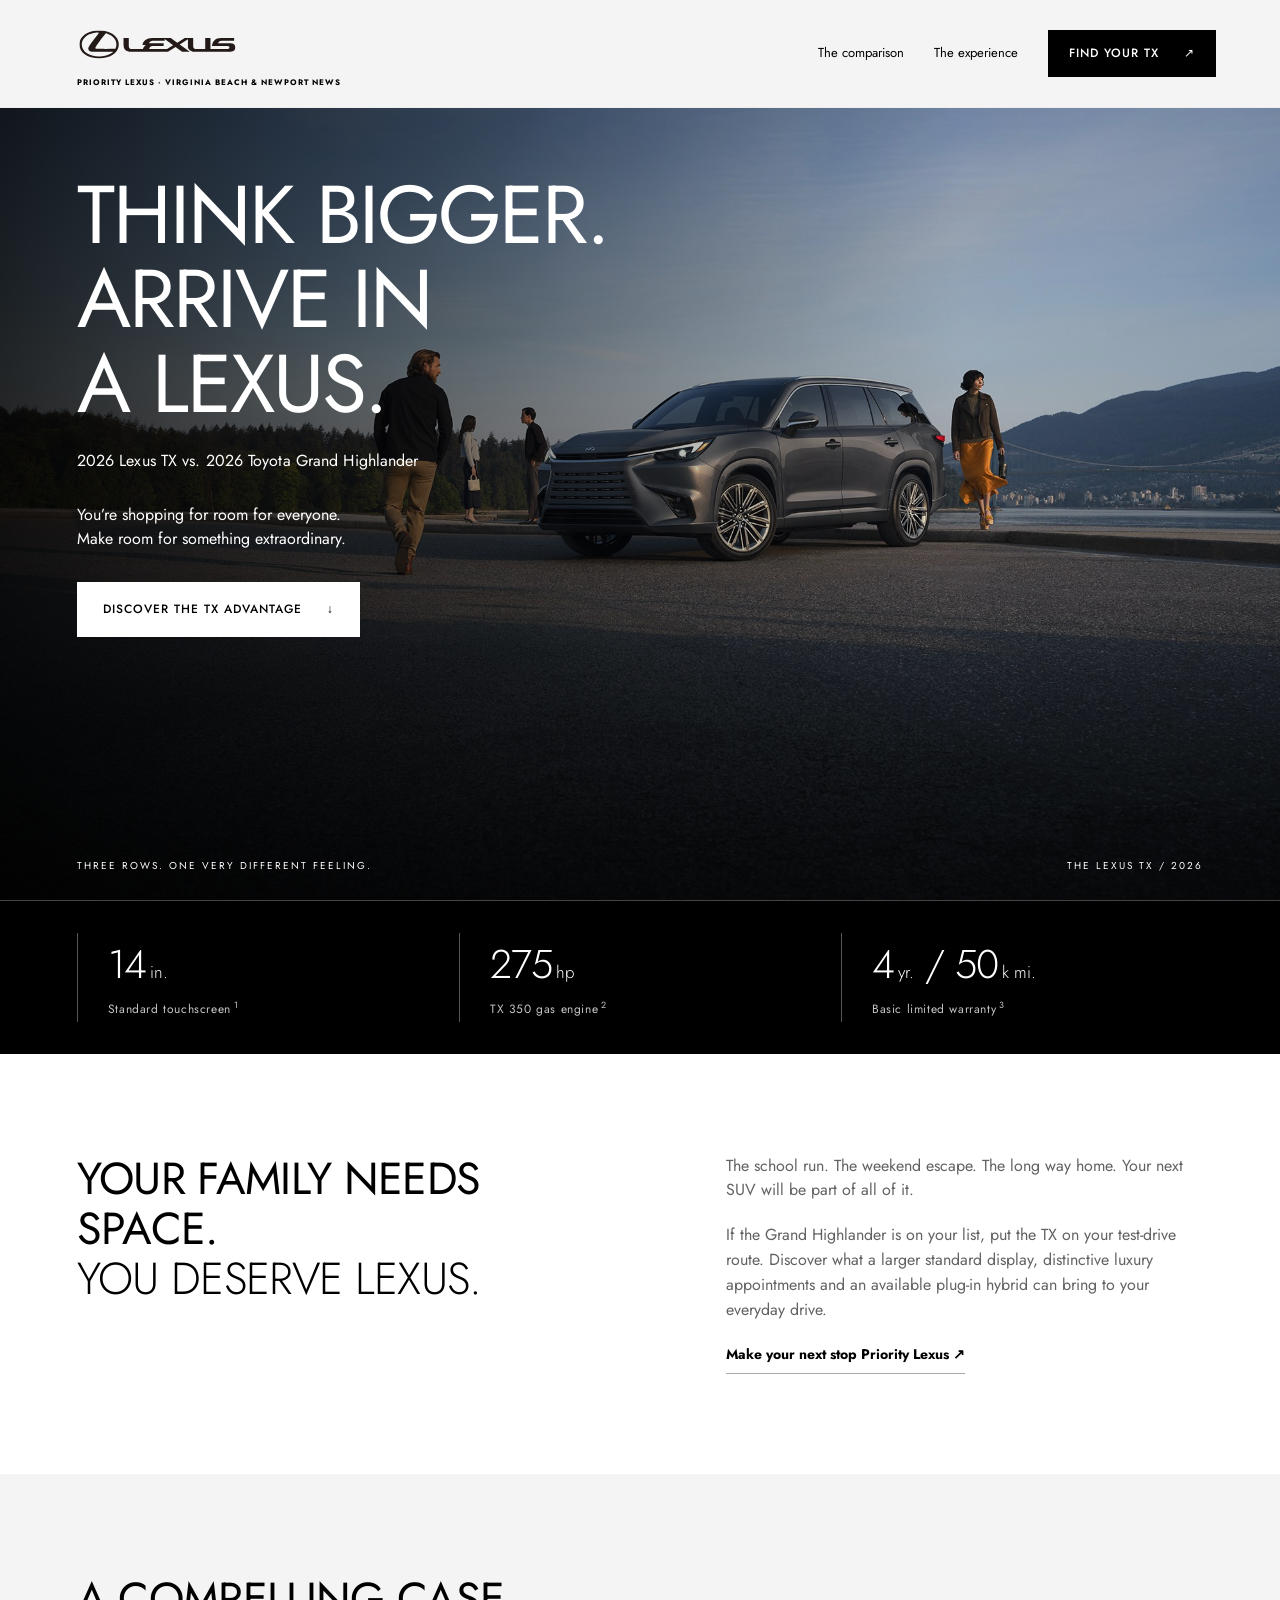
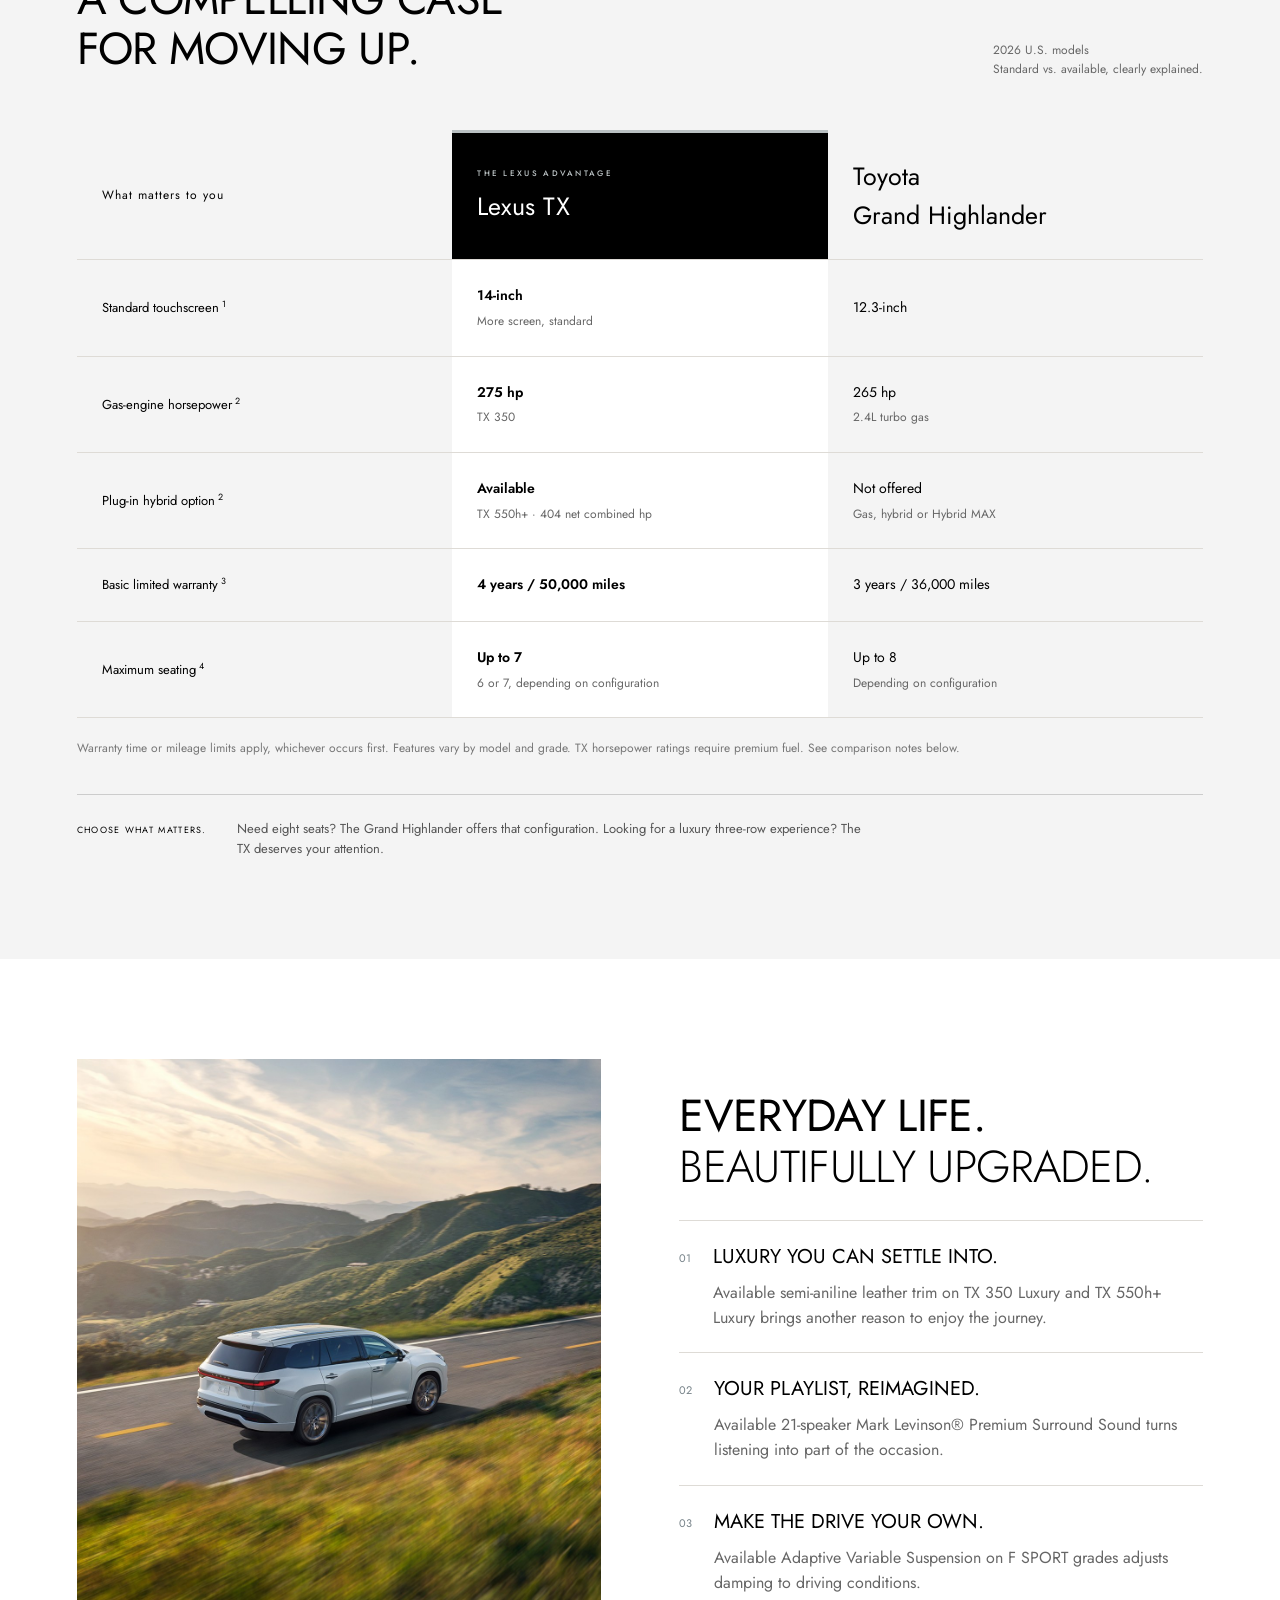
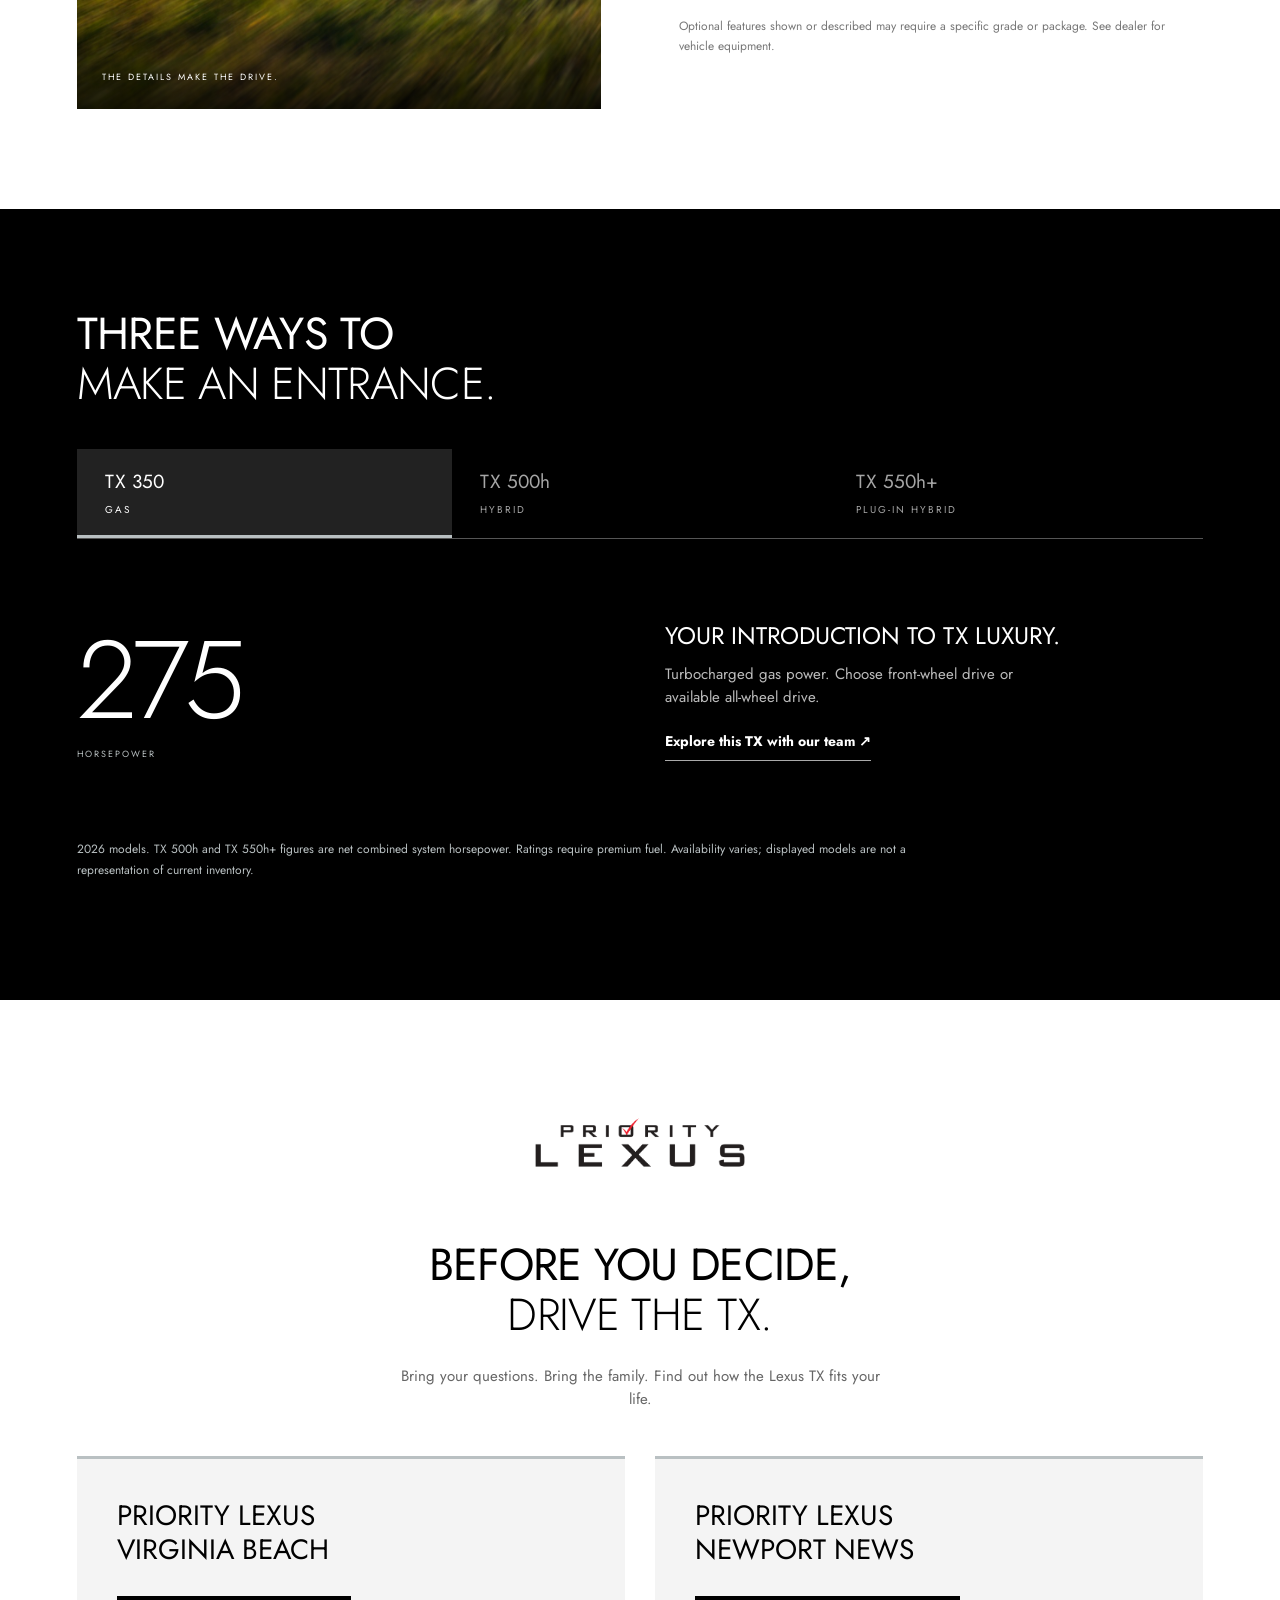
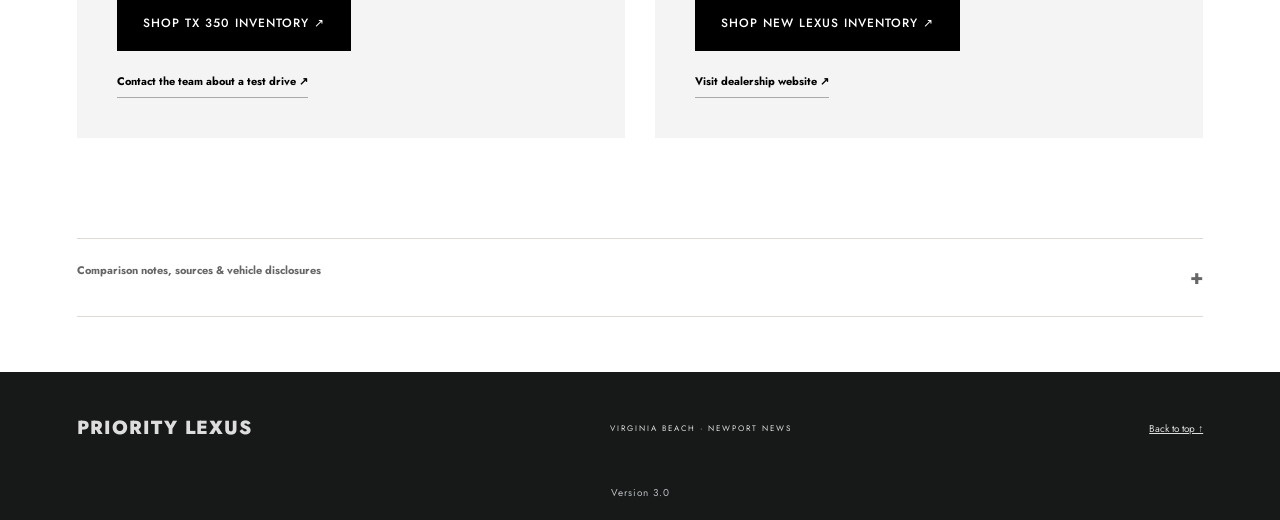
==== index.html @ 6ef8a7c1 "Version 3" ====
<!doctype html>
<html lang="en">
<head>
<meta charset="utf-8">
<meta name="viewport" content="width=device-width,initial-scale=1">
<title>Lexus TX vs. Toyota Grand Highlander | Priority Lexus</title>
<meta name="description" content="Considering a Toyota Grand Highlander? Compare the 2026 Lexus TX's screen, powertrains and warranty, then experience the TX at Priority Lexus.">
<link rel="preload" href="fonts/jost-variable.woff" as="font" type="font/woff" crossorigin>
<link rel="stylesheet" href="styles.css">
</head>
<body>
<a class="skip" href="#main">Skip to content</a>
<!-- HEADER: Priority Lexus campaign navigation -->
<header>
<a class="brand master-brand" href="#" aria-label="Lexus — Priority Lexus home">
<img src="images/Priority-Lexus-TX-VS-Grand-Highlander-001.svg" alt="Lexus">
<small>PRIORITY LEXUS · VIRGINIA BEACH &amp; NEWPORT NEWS</small>
</a>
<nav aria-label="Main navigation">
<a href="#compare">The comparison</a>
<a href="#experience">The experience</a>
<a class="button small" href="#visit">Find your TX <span>↗</span>
</a>
</nav>
</header>
<!-- END HEADER -->

<main id="main">
<!-- HERO: The conquest proposition; imagery supplied on dealer TX model page -->
<section class="hero">
<img class="hero-photo" src="images/Priority-Lexus-TX-VS-Grand-Highlander-002.jpg" alt="Lexus TX exterior" fetchpriority="high">
<div class="hero-shade">
</div>
<div class="hero-copy">
<h1>Think bigger.<br>Arrive in<br>a Lexus.</h1>
<p class="hero-subtitle">2026 Lexus TX vs.<br class="subtitle-break"> 2026 Toyota Grand Highlander</p>
<p>You’re shopping for room for everyone.<br>Make room for something extraordinary.</p>
<a class="button" href="#compare">Discover the TX advantage <span>↓</span>
</a>
</div>
<div class="hero-bottom">
<span>THREE ROWS. ONE VERY DIFFERENT FEELING.</span>
<span>THE LEXUS TX / 2026</span>
</div>
</section>
<!-- END SECTION -->

<!-- AT A GLANCE: qualified product differences -->
<div class="facts">
<div>
<strong>14<span>in.</span>
</strong>
<p>Standard touchscreen<sup>1</sup>
</p>
</div>
<div>
<strong>275<span>hp</span>
</strong>
<p>TX 350 gas engine<sup>2</sup>
</p>
</div>
<div>
<strong>4<span>yr.</span> / 50<span>k mi.</span>
</strong>
<p>Basic limited warranty<sup>3</sup>
</p>
</div>
</div>
<!-- INTRO: emotional reason to upgrade -->
<section class="intro wrap reveal">
<div class="split">
<h2>Your family needs space.<br>
<em>You deserve Lexus.</em>
</h2>
<div>
<p>The school run. The weekend escape. The long way home. Your next SUV will be part of all of it.</p>
<p>If the Grand Highlander is on your list, put the TX on your test-drive route. Discover what a larger standard display, distinctive luxury appointments and an available plug-in hybrid can bring to your everyday drive.</p>
<a class="text-link" href="#visit">Make your next stop Priority Lexus ↗</a>
</div>
</div>
</section>
<!-- END SECTION -->

<!-- COMPARISON: 2026 US models; no unqualified across-the-board superiority claim -->
<section id="compare" class="comparison">
<div class="wrap">
<div class="section-top">
<div>
<h2>A compelling case<br>for moving up.</h2>
</div>
<p class="side-note">2026 U.S. models<br>Standard vs. available, clearly explained.</p>
</div>
<div class="table-scroll" role="region" aria-label="Vehicle comparison" tabindex="0">
<table>
<!-- COMPARISON TABLE: column headings -->
<thead>
<tr>
<th scope="col">What matters to you</th>
<th scope="col">
<span class="eyebrow">THE LEXUS ADVANTAGE</span>Lexus TX</th>
<th scope="col">Toyota<br>Grand Highlander</th>
</tr>
</thead>
<!-- COMPARISON TABLE: feature rows -->
<tbody>
<tr>
<th scope="row">Standard touchscreen<sup>1</sup>
</th>
<td>
<b>14-inch</b>
<small>More screen, standard</small>
</td>
<td>12.3-inch</td>
</tr>
<tr>
<th scope="row">Gas-engine horsepower<sup>2</sup>
</th>
<td>
<b>275 hp</b>
<small>TX 350</small>
</td>
<td>265 hp<small>2.4L turbo gas</small>
</td>
</tr>
<tr>
<th scope="row">Plug-in hybrid option<sup>2</sup>
</th>
<td>
<b>Available</b>
<small>TX 550h+ · 404 net combined hp</small>
</td>
<td>Not offered<small>Gas, hybrid or Hybrid MAX</small>
</td>
</tr>
<tr>
<th scope="row">Basic limited warranty<sup>3</sup>
</th>
<td>
<b>4 years / 50,000 miles</b>
</td>
<td>3 years / 36,000 miles</td>
</tr>
<tr>
<th scope="row">Maximum seating<sup>4</sup>
</th>
<td>
<b>Up to 7</b>
<small>6 or 7, depending on configuration</small>
</td>
<td>Up to 8<small>Depending on configuration</small>
</td>
</tr>
</tbody>
</table>
</div>
<p class="fine">Warranty time or mileage limits apply, whichever occurs first. Features vary by model and grade. TX horsepower ratings require premium fuel. See comparison notes below.</p>
<div class="honest">
<span>CHOOSE WHAT MATTERS.</span>
<p>Need eight seats? The Grand Highlander offers that configuration. Looking for a luxury three-row experience? The TX deserves your attention.</p>
</div>
</div>
</section>
<!-- END SECTION -->

<!-- EXPERIENCE: sensory details with equipment qualifications -->
<section id="experience" class="experience wrap">
<div class="experience-photo reveal">
<img src="images/Priority-Lexus-TX-VS-Grand-Highlander-003.jpg" alt="Lexus TX driving on a winding mountain road" loading="lazy">
<span>THE DETAILS MAKE THE DRIVE.</span>
</div>
<div class="experience-copy reveal">
<h2>Everyday life.<br>
<em>Beautifully upgraded.</em>
</h2>
<div class="feature">
<span>01</span>
<div>
<h3>Luxury you can settle into.</h3>
<p>Available semi-aniline leather trim on TX 350 Luxury and TX 550h+ Luxury brings another reason to enjoy the journey.</p>
</div>
</div>
<div class="feature">
<span>02</span>
<div>
<h3>Your playlist, reimagined.</h3>
<p>Available 21-speaker Mark Levinson® Premium Surround Sound turns listening into part of the occasion.</p>
</div>
</div>
<div class="feature">
<span>03</span>
<div>
<h3>Make the drive your own.</h3>
<p>Available Adaptive Variable Suspension on F SPORT grades adjusts damping to driving conditions.</p>
</div>
</div>
<p class="fine">Optional features shown or described may require a specific grade or package. See dealer for vehicle equipment.</p>
</div>
</section>
<!-- END SECTION -->

<!-- POWERTRAIN EXPLORER: accessible selectable models -->
<section id="power" class="power">
<div class="wrap">
<h2>Three ways to<br>
<em>make an entrance.</em>
</h2>
<!-- POWERTRAIN TABS: values controlled by script.js -->
<div class="power-tabs" role="tablist" aria-label="Choose TX powertrain">
<button role="tab" aria-selected="true" aria-controls="power-panel" id="tab-350" data-model="350">TX 350 <small>GAS</small>
</button>
<button role="tab" aria-selected="false" tabindex="-1" aria-controls="power-panel" id="tab-500" data-model="500">TX 500h <small>HYBRID</small>
</button>
<button role="tab" aria-selected="false" tabindex="-1" aria-controls="power-panel" id="tab-550" data-model="550">TX 550h+ <small>PLUG-IN HYBRID</small>
</button>
</div>
<div id="power-panel" role="tabpanel" aria-labelledby="tab-350" tabindex="0">
<div>
<span class="power-number" id="power-number">275</span>
<span id="power-unit">HORSEPOWER</span>
</div>
<div>
<h3 id="power-title">Your introduction to TX luxury.</h3>
<p id="power-desc">Turbocharged gas power. Choose front-wheel drive or available all-wheel drive.</p>
<a class="text-link" href="#visit">Explore this TX with our team ↗</a>
</div>
</div>
<p class="fine">2026 models. TX 500h and TX 550h+ figures are net combined system horsepower. Ratings require premium fuel. Availability varies; displayed models are not a representation of current inventory.</p>
</div>
</section>
<!-- END SECTION -->

<!-- DEALERSHIP CONVERSION: genuine external destinations; no simulated lead collection -->
<section id="visit" class="visit wrap reveal">
<img class="dealer-wordmark" src="images/Priority-Lexus-TX-VS-Grand-Highlander-004.png" alt="Priority Lexus" loading="lazy">
<h2>Before you decide,<br>
<em>drive the TX.</em>
</h2>
<p>Bring your questions. Bring the family. Find out how the Lexus TX fits your life.</p>
<!-- DEALERSHIP CARDS: inventory and contact links -->
<div class="locations">
<article>
<h3>Priority Lexus<br>Virginia Beach</h3>
<a class="button" href="https://www.prioritylexusvirginiabeach.com/search/new-lexus-tx-350/?md=21345&amp;tp=new">Shop TX 350 inventory ↗</a>
<a class="text-link" href="https://www.prioritylexusvirginiabeach.com/contact/">Contact the team about a test drive ↗</a>
</article>
<article>
<h3>Priority Lexus<br>Newport News</h3>
<a class="button" href="https://www.prioritylexusnewportnews.com/search/new/?tp=new%2F">Shop new Lexus inventory ↗</a>
<a class="text-link" href="https://www.prioritylexusnewportnews.com/">Visit dealership website ↗</a>
</article>
</div>
</section>
<!-- END SECTION -->

<!-- SOURCE NOTES: reviewed model-year scope and manufacturer evidence -->
<section class="notes wrap">
<details>
<summary>Comparison notes, sources &amp; vehicle disclosures <span>+</span>
</summary>
<div>
<p>Comparison covers 2026 U.S.-market Lexus TX and Toyota Grand Highlander. Information reviewed October 13, 2026. It does not compare every feature or model year. Vehicle images are illustrative; equipment and appearance vary. Inventory changes.</p>
<p>1. Touchscreen measurements are diagonal. 14-inch Lexus Interface vs. 12.3-inch Toyota Audio Multimedia, both standard.</p>
<p>2. TX 350: 275 hp; TX 500h: 366 net combined hp; TX 550h+: 404 net combined hp. Lexus ratings require premium fuel. Grand Highlander gas: 265 hp; Hybrid MAX: 362 net combined hp. Comparisons between powertrains do not imply equal prices, equipment or efficiency. The 2026 Grand Highlander lineup does not offer a plug-in hybrid.</p>
<p>3. Basic limited warranties: Lexus 4 years/50,000 miles; Toyota 3 years/36,000 miles, whichever occurs first. Coverage begins at the applicable in-service date. Exclusions and limitations apply; consult each manufacturer's warranty guide. Warranty duration is not a claim of greater reliability.</p>
<p>4. Seating depends on model and second-row configuration. Confirm the specific vehicle meets your passenger needs.</p>
<p>Sources: <a href="https://pressroom.lexus.com/style-utility-and-comfort-the-2026-lexus-tx/">2026 Lexus TX manufacturer specifications</a>; <a href="https://pressroom.toyota.com/comfort-and-style-mile-after-mile-in-the-2026-toyota-grand-highlander/">2026 Grand Highlander manufacturer specifications</a>; <a href="https://www.lexus.com/LexusCare">Lexus warranty information</a>; <a href="https://support.toyota.com/s/article/What-warranty-coverag-7683?language=en_US">Toyota warranty information</a>; <a href="https://www.prioritylexusvirginiabeach.com/Models-TX/">Lexus TX imagery and model information</a>.</p>
<p>Lexus, Toyota, Grand Highlander and Mark Levinson are trademarks of their respective owners. No special conquest rebate, discount or financing offer is represented on this page.</p>
</div>
</details>
</section>
<!-- END SECTION -->

</main>
<footer>
<a class="brand" href="#">PRIORITY LEXUS</a>
<p>VIRGINIA BEACH · NEWPORT NEWS</p>
<a href="#">Back to top ↑</a>
</footer>
<!-- PAGE VERSION: increment when releasing updates -->
<div class="page-version">Version 3.0</div>
<a class="mobile-cta button" href="#visit">Find your Lexus TX ↗</a>
<script src="script.js">
</script>
</body>
</html>
---- styles.css ----
@font-face{font-family:Jost;src:url("fonts/jost-variable.woff") format("woff");font-style:normal;font-weight:100 900;font-display:swap}
:root{--red:#000000;--black:#000000;--cream:#f4f4f4;--gray:#666;--line:#dedbd6}*{box-sizing:border-box}html{scroll-behavior:smooth;scroll-padding-top:100px}body{margin:0;color:var(--black);font-family:Jost,Arial,sans-serif;line-height:1.55;background:#fff}a{color:inherit}button,a{-webkit-tap-highlight-color:transparent}button{font:inherit}a:focus-visible,button:focus-visible,summary:focus-visible,[tabindex]:focus-visible{outline:3px solid #768288;outline-offset:5px}.skip{position:absolute;left:15px;top:-70px;z-index:100;background:white;padding:10px}.skip:focus{top:10px}header{height:96px;display:flex;align-items:center;justify-content:space-between;padding:0 5%;background:#fff;position:sticky;top:0;z-index:10;border-bottom:1px solid #eee}.brand{font-size:24px;letter-spacing:1px;font-weight:800;text-decoration:none;line-height:1.2}.brand span{font-weight:400;border-left:1px solid #bbb;margin-left:8px;padding-left:12px;letter-spacing:3px}.brand small{display:block;font-size:8px;letter-spacing:2.9px;font-weight:400;margin-top:8px}nav{display:flex;align-items:center;gap:30px}nav>a{font-size:12px;text-decoration:none}.button{background:var(--red);color:white;padding:17px 25px;display:inline-flex;justify-content:space-between;align-items:center;gap:25px;text-decoration:none;font-size:12px;font-weight:700;letter-spacing:.35px;border:1px solid var(--red);transition:background .2s,transform .2s}.button:hover{background:#344347;transform:translateY(-2px)}.button.small{padding:13px 20px}.hero{min-height:730px;height:calc(100svh - 96px);max-height:950px;position:relative;background:#303a40;color:white;overflow:hidden}.hero-photo{position:absolute;width:100%;height:100%;object-fit:cover;object-position:66% center}.hero-shade{position:absolute;inset:0;background:linear-gradient(90deg,rgba(0,0,0,.8),rgba(0,0,0,.4) 40%,rgba(0,0,0,.06) 75%),linear-gradient(0deg,rgba(0,0,0,.65),transparent 35%)}.hero-copy{position:relative;padding:75px 6%;max-width:780px;animation:enter 1s both}.eyebrow{font-size:10px;letter-spacing:2.3px;font-weight:700;line-height:1.6;margin:0 0 22px}.red{color:var(--red)}h1{font-size:clamp(60px,6.9vw,106px);line-height:1.01;letter-spacing:-4px;font-weight:400;margin:0 0 25px}h1 em,h2 em{font-family:inherit;font-weight:400}h1 em{color:#ffffff}.hero-copy>p:not(.eyebrow){font-size:16px;margin-bottom:30px}.hero-bottom{position:absolute;bottom:27px;left:6%;right:6%;display:flex;justify-content:space-between;font-size:9px;letter-spacing:2px}.facts{display:grid;grid-template-columns:repeat(3,1fr);background:var(--black);color:white;padding:32px 6%;gap:20px}.facts>div{padding-left:30px;border-left:1px solid #555}.facts strong{font-size:40px;letter-spacing:-1px;font-weight:400}.facts strong span{font-size:17px;margin-left:4px;letter-spacing:0}.facts p{font-size:11px;letter-spacing:.6px;color:#c4c4c4;margin:3px 0}.wrap{max-width:1320px;padding:100px 6%;margin:auto}h2{font-size:clamp(36px,4vw,58px);line-height:1.12;letter-spacing:-1.7px;font-weight:400;margin:0 0 24px}h3{font-weight:400;margin:0 0 12px;font-size:24px;line-height:1.2}p{margin:0 0 20px}sup{font-size:9px;margin-left:3px}.split{display:grid;grid-template-columns:1.15fr 1fr;gap:9%}.split p{font-size:15px;color:#626262}.text-link{font-size:12px;font-weight:700;text-decoration:none;border-bottom:1px solid #aaa;padding-bottom:7px;display:inline-block}.text-link:hover{color:var(--red)}.comparison{background:var(--cream)}.section-top{display:flex;align-items:end;justify-content:space-between;margin-bottom:35px}.side-note{font-size:11px;color:#666}.table-scroll{overflow:auto}table{width:100%;border-collapse:collapse;min-width:570px;text-align:left;font-size:14px}th,td{padding:25px 25px;border-bottom:1px solid var(--line);width:33.33%;vertical-align:middle}thead th{font-size:25px;font-weight:400}thead th:first-child{font-size:12px;letter-spacing:1px}thead th:nth-child(2){background:var(--black);color:white;border-top:3px solid var(--red)}thead .eyebrow{display:block;font-size:8px;color:#B9C0C2;margin-bottom:7px}tbody th{font-size:13px;font-weight:400}tbody td:nth-child(2){background:#fff}td b{font-weight:600}td small{display:block;font-size:10px;color:#666;margin-top:5px}.fine{font-size:10px;line-height:1.7;color:#777;margin-top:20px}.honest{display:flex;gap:30px;border-top:1px solid #ccc;margin-top:35px;padding-top:24px;align-items:start}.honest>span{font-size:9px;letter-spacing:1.3px;white-space:nowrap;margin-top:4px}.honest p{font-size:13px;color:#555;max-width:640px;margin:0}.experience{display:grid;grid-template-columns:1fr 1fr;gap:7%;align-items:center}.experience-photo{position:relative;height:650px;background:#ddd}.experience-photo img{width:100%;height:100%;object-fit:cover}.experience-photo>span{position:absolute;bottom:0;left:0;right:0;background:linear-gradient(transparent,#000a);padding:60px 25px 25px;color:white;font-size:9px;letter-spacing:2px}.feature{display:flex;gap:22px;border-top:1px solid var(--line);padding:24px 0 0;margin-top:22px}.feature>span{font-size:11px;color:var(--red);padding-top:5px}.feature h3{font-size:20px}.feature p{font-size:13px;color:#666;margin:0}.power{background:var(--black);color:white}.power h2{max-width:600px}.power .eyebrow{color:#B9C0C2}.power-tabs{display:flex;border-bottom:1px solid #555;margin-top:40px}.power-tabs button{background:none;border:0;border-bottom:3px solid transparent;color:#a6a6a6;padding:18px 28px;cursor:pointer;font-size:19px;text-align:left;flex:1}.power-tabs button small{display:block;font-size:8px;letter-spacing:2px;margin-top:5px}.power-tabs button[aria-selected=true]{color:white;border-bottom-color:var(--red);background:#222}.power-tabs button:hover{background:#282828}#power-panel{display:grid;grid-template-columns:1fr 1fr;gap:50px;align-items:center;min-height:280px;padding-top:25px}.power-number{display:block;font-size:110px;letter-spacing:-5px;line-height:1.1;font-weight:400}#power-unit{font-size:9px;letter-spacing:2px;color:#B9C0C2}#power-desc{font-size:15px;color:#bbb;max-width:380px}.power .text-link{color:white}.power .fine{color:#aaa;max-width:900px}.visit{text-align:center}.visit>p:not(.eyebrow){color:#666;max-width:490px;margin:0 auto 45px;font-size:15px}.locations{display:grid;grid-template-columns:1fr 1fr;gap:30px;text-align:left}.locations article{padding:40px;background:var(--cream);border-top:3px solid var(--red)}.locations h3{font-size:31px;margin:18px 0 30px}.locations .text-link{display:table;margin-top:22px;font-size:11px}.locations .eyebrow{font-size:9px;color:#777}.notes{padding-top:0;padding-bottom:55px}details{border-top:1px solid var(--line);border-bottom:1px solid var(--line);font-size:11px;color:#666}summary{padding:23px 0;cursor:pointer;list-style:none;font-weight:bold;display:flex;justify-content:space-between}summary span{font-size:20px}details>div{padding:10px 0 20px;max-width:1050px;font-size:10px;line-height:1.8}details a{text-underline-offset:3px}footer{background:#171818;color:#ddd;padding:45px 6%;display:flex;align-items:center;justify-content:space-between}footer .brand{font-size:19px}footer p{font-size:8px;letter-spacing:2px;margin:0}footer>a:last-child{font-size:10px}.mobile-cta{display:none}.reveal{transition:opacity .75s,transform .75s}.js-motion .reveal:not(.visible){opacity:0;transform:translateY(20px)}@keyframes enter{from{opacity:0;transform:translateY(18px)}to{opacity:1;transform:none}}@media(min-width:1500px){.hero-copy{padding-top:110px}}@media(max-width:800px){header{height:80px}.brand{font-size:18px}.brand small{font-size:6px;letter-spacing:1.8px}nav>a:not(.button){display:none}nav .button.small{font-size:10px;padding:11px 13px}.hero{height:760px;min-height:0;max-height:1000px}.hero-copy{padding-top:55px;max-width:600px}.hero-photo{object-position:62% center}.hero-shade{background:linear-gradient(90deg,#000b,#0002),linear-gradient(0deg,#0009,transparent)}h1{font-size:72px;letter-spacing:-3px}.hero .eyebrow{max-width:240px;font-size:8px}.hero-bottom span:last-child{display:none}.facts{padding:25px 5%;gap:10px}.facts>div{padding-left:12px}.facts strong{font-size:28px}.facts strong span{font-size:10px}.facts p{font-size:9px}.wrap{padding:65px 6%}.split,.experience{grid-template-columns:1fr;gap:25px}.section-top{display:block}.side-note{margin-top:20px}.experience-photo{height:400px}.experience-copy{margin-top:15px}.honest{display:block}.honest>span{display:block;margin-bottom:12px}#power-panel{gap:25px}.power-number{font-size:84px}.power-tabs button{padding:15px 10px;font-size:16px}.power-tabs button small{font-size:7px;letter-spacing:1px}.locations{gap:15px}.locations article{padding:25px 20px}.locations h3{font-size:25px}.locations .button{font-size:10px;padding:15px;gap:10px}.notes{padding-top:0}footer{padding-bottom:90px;gap:25px;flex-wrap:wrap}.mobile-cta{display:flex;position:fixed;bottom:0;left:0;right:0;z-index:11;justify-content:center;padding-bottom:calc(15px + env(safe-area-inset-bottom));border:0}body{padding-bottom:20px}}@media(max-width:480px){h1{font-size:62px}.hero{height:690px}.hero-copy>p:not(.eyebrow){font-size:14px}.hero-photo{object-position:60% center}.facts strong{font-size:23px}.facts strong span{font-size:8px}.facts p{font-size:8px}.locations{grid-template-columns:1fr}.locations article{padding:30px}#power-panel{grid-template-columns:1fr;gap:20px;padding:30px 0}.power-number{font-size:85px}.experience-photo{height:350px}th,td{padding:20px 16px}.hero-bottom{font-size:7px}.hero-copy .button{font-size:11px}footer p{display:none}}@media(prefers-reduced-motion:reduce){html{scroll-behavior:auto}*,*:before,*:after{animation:none!important;transition:none!important}.js-motion .reveal:not(.visible){opacity:1;transform:none}}
/* Keep the vehicle visible beneath the message on narrow screens. */
@media(max-width:600px){.hero{height:890px;background:#17232e}.hero-photo{height:430px;bottom:0;object-position:62% 50%}.hero-shade{background:linear-gradient(180deg,#17232e 40%,transparent 69%,#0009)}.hero-copy{padding-top:45px}.hero-copy h1{font-size:64px}.hero-copy .eyebrow{max-width:300px}.hero-bottom{bottom:22px}.hero-copy>p:not(.eyebrow){margin-bottom:22px}}

/* Lexus visual refinement; Jost is the client's selected Nobel substitute. */
header{background:#f4f4f4;height:108px}.master-brand{display:flex;flex-direction:column;align-items:flex-start;gap:0}.master-brand img{width:185px;height:66px;display:block}.master-brand small{font-family:Jost,Arial,sans-serif;font-size:8px;letter-spacing:1px;margin:0 0 8px 13px;font-weight:400}
h1,h2,h3{text-transform:uppercase;font-weight:400;font-style:normal}h1{font-size:clamp(56px,6.4vw,92px);letter-spacing:-.025em;line-height:1.03}h2{font-size:clamp(32px,3.5vw,49px);letter-spacing:-.015em}h1 em,h2 em{font-style:normal;font-weight:300}.hero{height:calc(100svh - 108px)}.hero .button{background:white;border-color:white;color:black}.hero .button:hover{background:#B9C0C2;border-color:#B9C0C2}.hero-copy{max-width:800px}.button{font-weight:500;text-transform:uppercase;letter-spacing:1px}.eyebrow{font-weight:500}.facts{border-top:1px solid #444}.facts strong{font-weight:300}.red{color:#344347}.comparison thead th:nth-child(2){border-top-color:#B9C0C2}.power-tabs button[aria-selected=true]{border-bottom-color:#B9C0C2}.power .text-link:hover{color:#B9C0C2}.feature>span{color:#768288}.locations article{border-top-color:#B9C0C2}.locations h3{font-size:28px}.dealer-wordmark{width:240px;height:auto;display:block;margin:-35px auto 10px}.visit .eyebrow{margin-top:15px}.fine{font-size:12px}details>div{font-size:12px}.hero-bottom{font-size:10px}nav>a{font-size:13px}.split p,.feature p{font-size:16px}.feature h3{font-size:20px}.facts p{font-size:12px}.text-link{font-size:14px}.side-note{font-size:12px}td small{font-size:12px}.power-tabs button small{font-size:10px}.power-number{font-weight:300}.power .fine{color:#b9c0c2}
@media(max-width:800px){header{height:96px;padding:0 4%}.master-brand img{width:155px;height:55px}.master-brand small{font-size:6px;letter-spacing:.35px;margin-left:11px}.hero{height:760px}nav .button.small{padding:12px;font-size:10px;letter-spacing:.5px}.facts p{font-size:10px}.locations h3{font-size:24px}.dealer-wordmark{margin-top:-20px}.hero-copy h1{font-size:64px}}
@media(max-width:600px){.hero{height:890px}.hero-copy h1{font-size:60px}.hero-copy{padding-top:45px}.hero{background:#000}.hero-shade{background:linear-gradient(180deg,#000 40%,transparent 69%,#0009)}.hero-copy>p:not(.eyebrow){font-size:16px}.facts p{font-size:9px}.master-brand small{max-width:170px}.hero-bottom{font-size:8px}.hero-copy .button{font-size:11px}}

/* Editorial hierarchy: headlines lead; comparison context lives below the H1. */
.hero-copy h1{margin-bottom:24px}.hero-copy .hero-subtitle{font-size:clamp(18px,1.6vw,23px);font-weight:400;line-height:1.4;letter-spacing:.1px;margin:0 0 22px;max-width:550px}.subtitle-break{display:none}.hero-copy{padding-top:65px}.section-top{margin-bottom:32px}.visit .dealer-wordmark{margin-bottom:20px}.locations h3{margin-top:0}.experience-copy>h2{margin-bottom:28px}
@media(max-width:800px){.hero-copy{padding-top:45px}.hero-copy .hero-subtitle{font-size:19px;max-width:430px}}
@media(max-width:600px){.hero-copy h1{margin-bottom:22px}.hero-copy .hero-subtitle{font-size:19px;margin-bottom:18px;max-width:330px}.subtitle-break{display:block}}

/* Header dealership line and release marker. */
.master-brand small{font-weight:700}
.page-version{background:#171818;color:#b9c0c2;text-align:center;font-size:10px;letter-spacing:1px;padding:0 20px 20px}
@media(max-width:800px){footer{padding-bottom:28px}.page-version{padding-bottom:85px}}
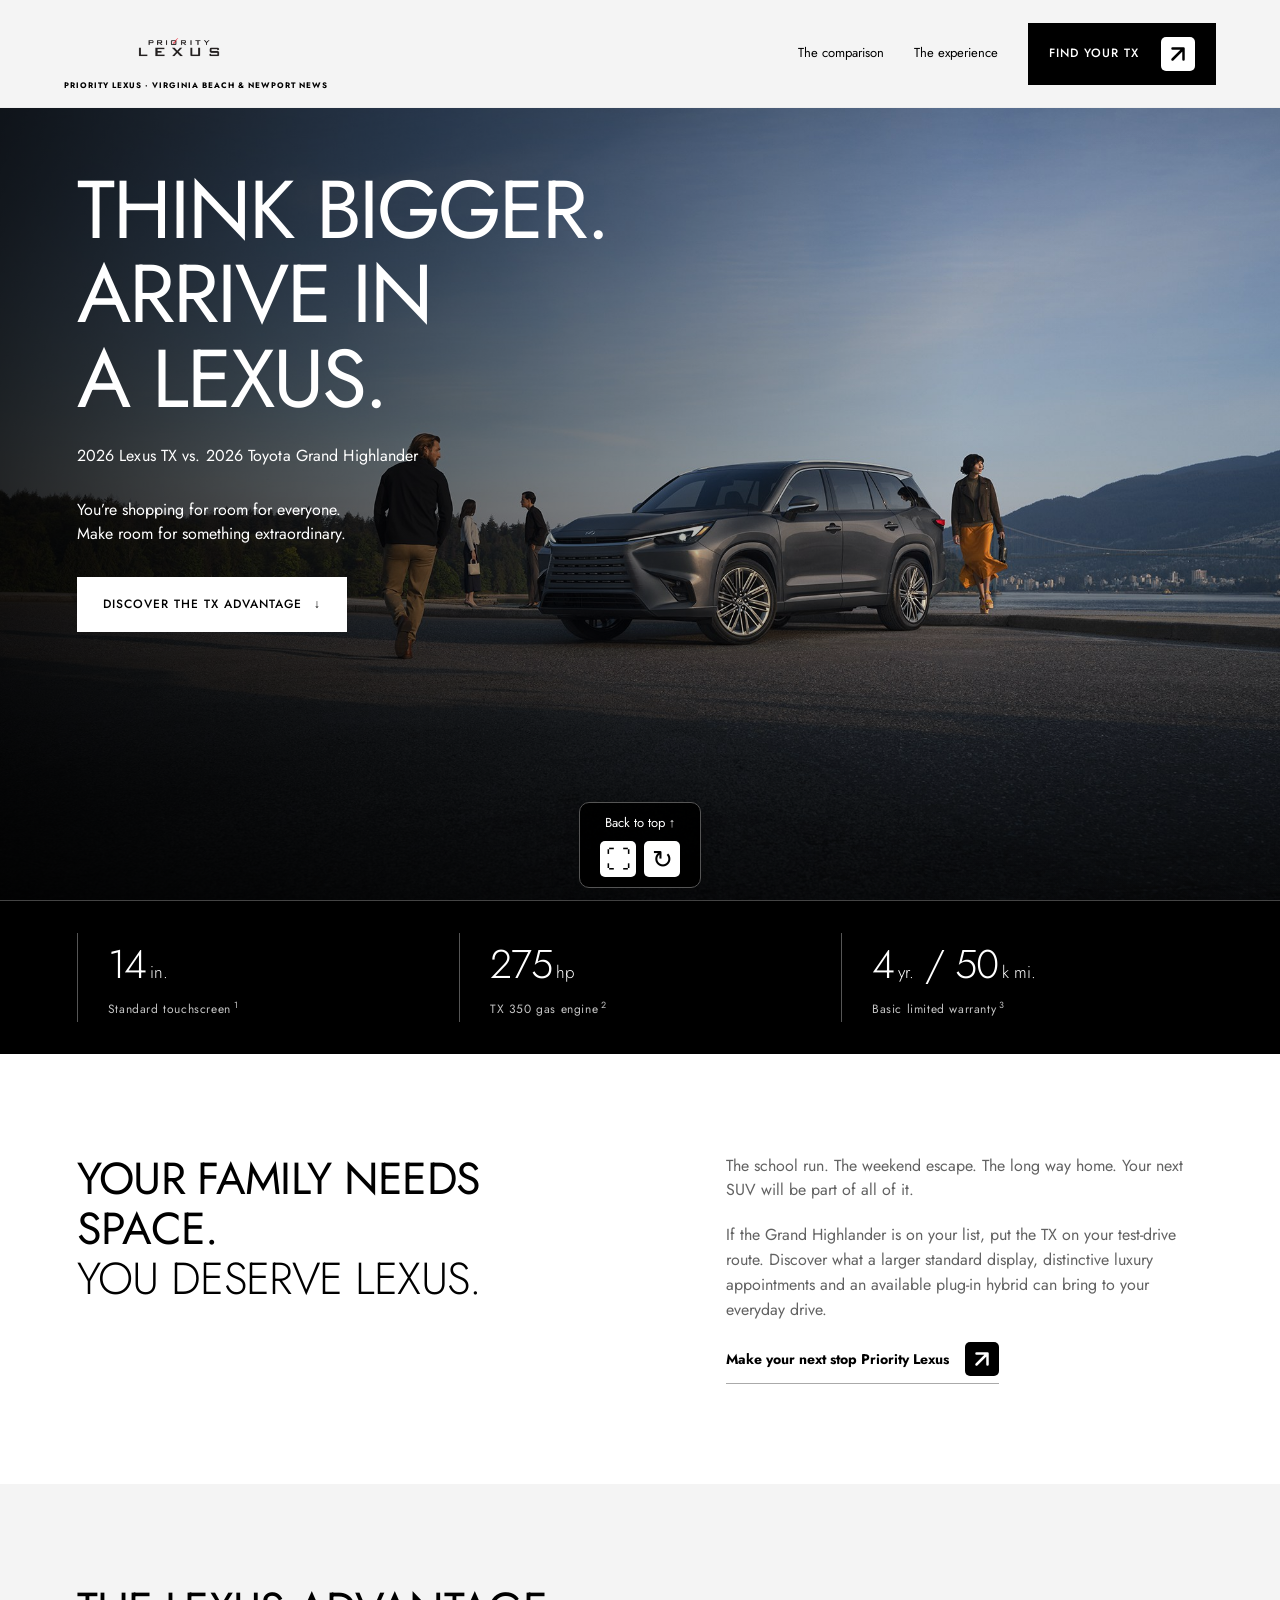
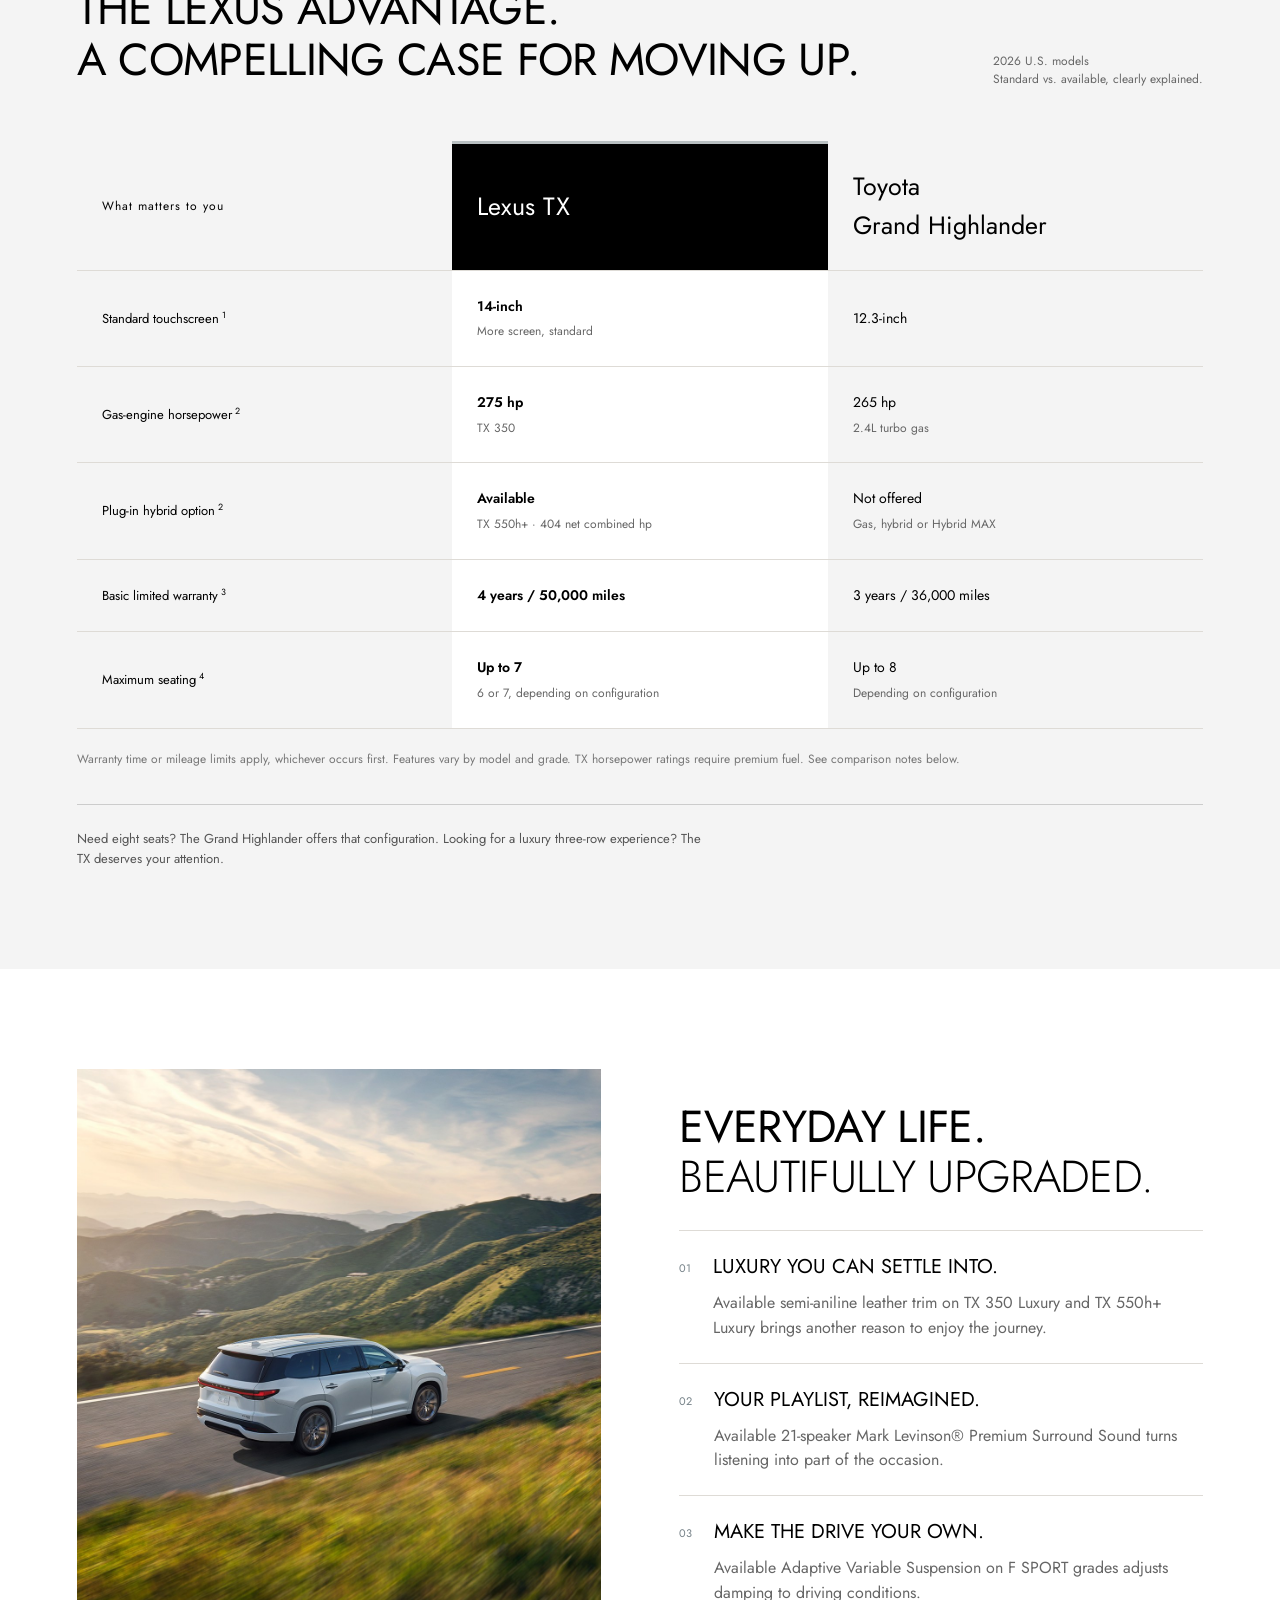
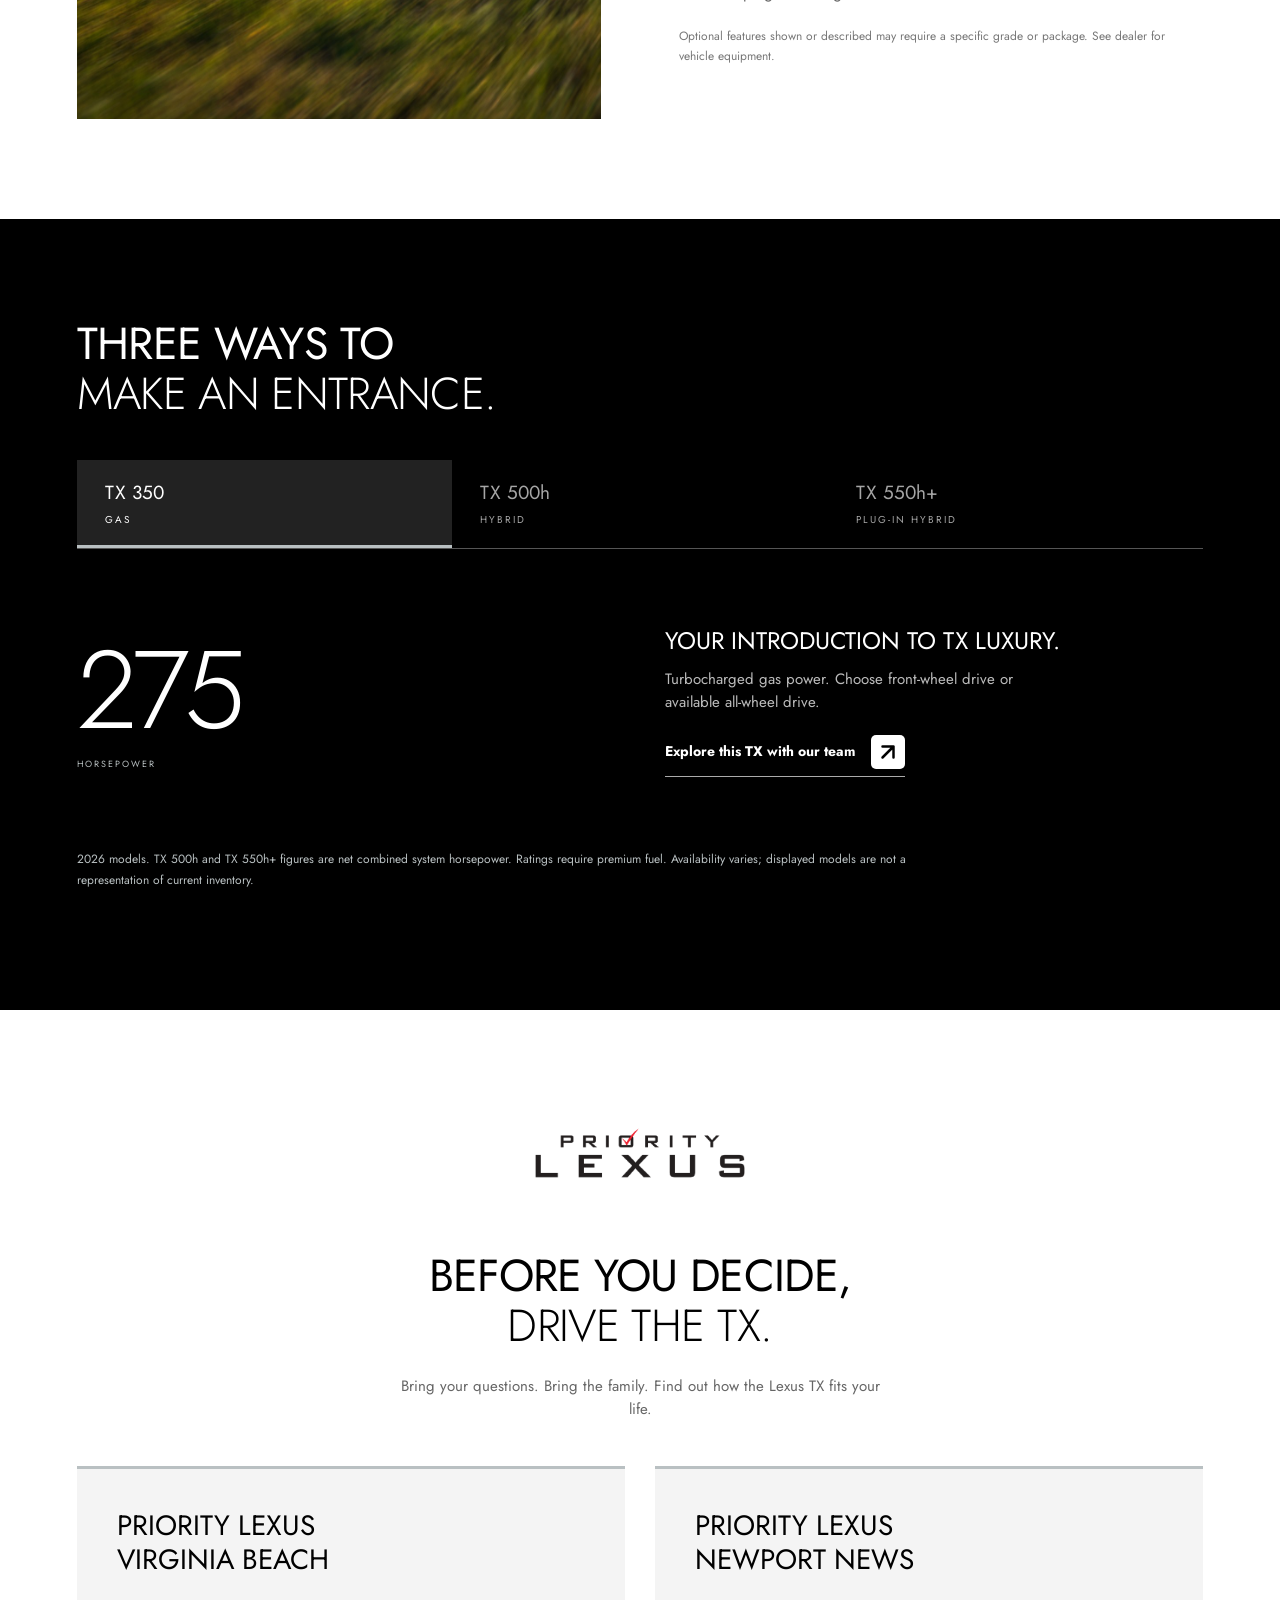
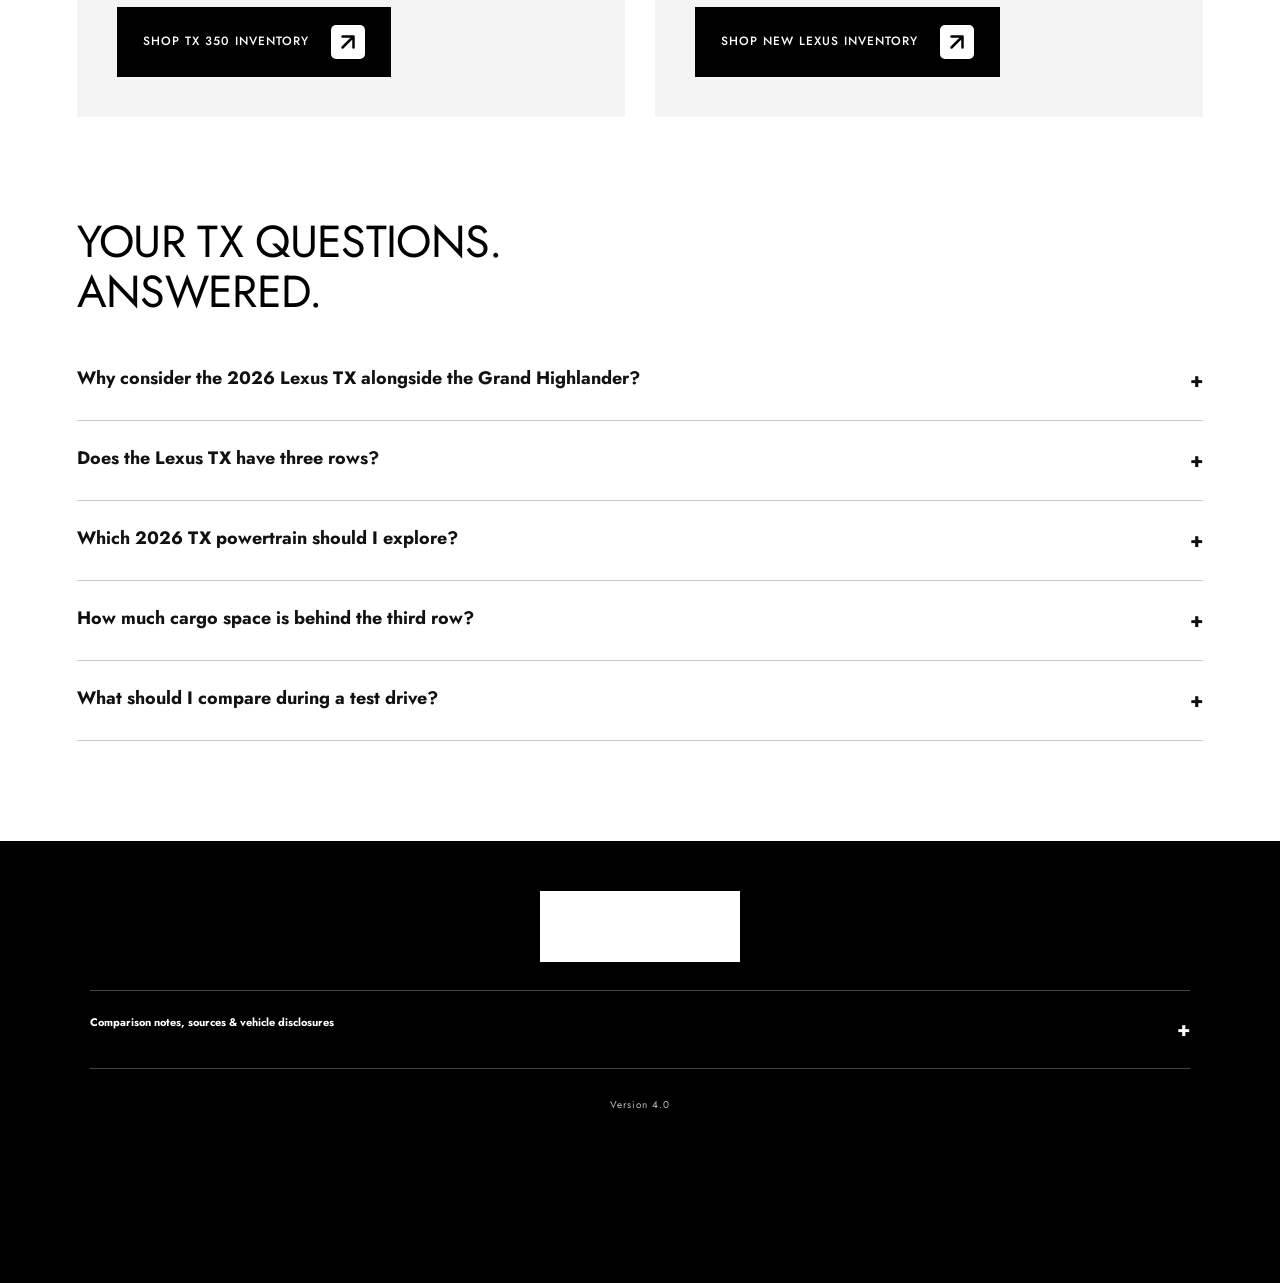
==== commit 7f6ce0a3: "Version 4" ====
--- a/index.html
+++ b/index.html
@@ -8,18 +8,20 @@
 <link rel="preload" href="fonts/jost-variable.woff" as="font" type="font/woff" crossorigin>
 <link rel="stylesheet" href="styles.css">
 </head>
-<body>
+<body id="top">
+<!-- CINEMATIC INTRO: logo → headline → web address; then reverse reveal. -->
+<div class="cinematic-intro" aria-hidden="true"><div class="intro-stage"><img class="intro-logo" src="images/Priority-Lexus-TX-VS-Grand-Highlander-001.png" alt=""><div class="intro-title">LEXUS TX <span>VS.</span><br>TOYOTA GRAND HIGHLANDER</div><p class="intro-url">PRIORITYLEXUS.COM</p></div><button class="intro-skip" type="button">Skip intro</button></div>
 <a class="skip" href="#main">Skip to content</a>
 <!-- HEADER: Priority Lexus campaign navigation -->
 <header>
 <a class="brand master-brand" href="#" aria-label="Lexus — Priority Lexus home">
-<img src="images/Priority-Lexus-TX-VS-Grand-Highlander-001.svg" alt="Lexus">
+<img src="images/Priority-Lexus-TX-VS-Grand-Highlander-002.png" alt="Priority Lexus">
 <small>PRIORITY LEXUS · VIRGINIA BEACH &amp; NEWPORT NEWS</small>
 </a>
 <nav aria-label="Main navigation">
 <a href="#compare">The comparison</a>
 <a href="#experience">The experience</a>
-<a class="button small" href="#visit">Find your TX <span>↗</span>
+<a class="button small" href="#visit">Find your TX <span class="arrow-block" aria-hidden="true"><svg viewBox="0 0 24 24" fill="none"><path d="M6 18L18 6M6 6h12v12" stroke="currentColor" stroke-width="2.7" stroke-linecap="round" stroke-linejoin="round"/></svg></span>
 </a>
 </nav>
 </header>
@@ -28,7 +30,7 @@
 <main id="main">
 <!-- HERO: The conquest proposition; imagery supplied on dealer TX model page -->
 <section class="hero">
-<img class="hero-photo" src="images/Priority-Lexus-TX-VS-Grand-Highlander-002.jpg" alt="Lexus TX exterior" fetchpriority="high">
+<img class="hero-photo" src="images/Priority-Lexus-TX-VS-Grand-Highlander-003.jpg" alt="Lexus TX exterior" fetchpriority="high">
 <div class="hero-shade">
 </div>
 <div class="hero-copy">
@@ -38,10 +40,7 @@
 <a class="button" href="#compare">Discover the TX advantage <span>↓</span>
 </a>
 </div>
-<div class="hero-bottom">
-<span>THREE ROWS. ONE VERY DIFFERENT FEELING.</span>
-<span>THE LEXUS TX / 2026</span>
-</div>
+
 </section>
 <!-- END SECTION -->
 
@@ -75,7 +74,7 @@
 <div>
 <p>The school run. The weekend escape. The long way home. Your next SUV will be part of all of it.</p>
 <p>If the Grand Highlander is on your list, put the TX on your test-drive route. Discover what a larger standard display, distinctive luxury appointments and an available plug-in hybrid can bring to your everyday drive.</p>
-<a class="text-link" href="#visit">Make your next stop Priority Lexus ↗</a>
+<a class="text-link" href="#visit">Make your next stop Priority Lexus <span class="arrow-block" aria-hidden="true"><svg viewBox="0 0 24 24" fill="none"><path d="M6 18L18 6M6 6h12v12" stroke="currentColor" stroke-width="2.7" stroke-linecap="round" stroke-linejoin="round"/></svg></span></a>
 </div>
 </div>
 </section>
@@ -86,7 +85,7 @@
 <div class="wrap">
 <div class="section-top">
 <div>
-<h2>A compelling case<br>for moving up.</h2>
+<h2>The Lexus advantage.<br>A compelling case for moving up.</h2>
 </div>
 <p class="side-note">2026 U.S. models<br>Standard vs. available, clearly explained.</p>
 </div>
@@ -97,7 +96,7 @@
 <tr>
 <th scope="col">What matters to you</th>
 <th scope="col">
-<span class="eyebrow">THE LEXUS ADVANTAGE</span>Lexus TX</th>
+Lexus TX</th>
 <th scope="col">Toyota<br>Grand Highlander</th>
 </tr>
 </thead>
@@ -155,7 +154,7 @@
 </div>
 <p class="fine">Warranty time or mileage limits apply, whichever occurs first. Features vary by model and grade. TX horsepower ratings require premium fuel. See comparison notes below.</p>
 <div class="honest">
-<span>CHOOSE WHAT MATTERS.</span>
+
 <p>Need eight seats? The Grand Highlander offers that configuration. Looking for a luxury three-row experience? The TX deserves your attention.</p>
 </div>
 </div>
@@ -165,8 +164,8 @@
 <!-- EXPERIENCE: sensory details with equipment qualifications -->
 <section id="experience" class="experience wrap">
 <div class="experience-photo reveal">
-<img src="images/Priority-Lexus-TX-VS-Grand-Highlander-003.jpg" alt="Lexus TX driving on a winding mountain road" loading="lazy">
-<span>THE DETAILS MAKE THE DRIVE.</span>
+<img src="images/Priority-Lexus-TX-VS-Grand-Highlander-004.jpg" alt="Lexus TX driving on a winding mountain road" loading="lazy">
+
 </div>
 <div class="experience-copy reveal">
 <h2>Everyday life.<br>
@@ -221,7 +220,7 @@
 <div>
 <h3 id="power-title">Your introduction to TX luxury.</h3>
 <p id="power-desc">Turbocharged gas power. Choose front-wheel drive or available all-wheel drive.</p>
-<a class="text-link" href="#visit">Explore this TX with our team ↗</a>
+<a class="text-link" href="#visit">Explore this TX with our team <span class="arrow-block" aria-hidden="true"><svg viewBox="0 0 24 24" fill="none"><path d="M6 18L18 6M6 6h12v12" stroke="currentColor" stroke-width="2.7" stroke-linecap="round" stroke-linejoin="round"/></svg></span></a>
 </div>
 </div>
 <p class="fine">2026 models. TX 500h and TX 550h+ figures are net combined system horsepower. Ratings require premium fuel. Availability varies; displayed models are not a representation of current inventory.</p>
@@ -231,7 +230,7 @@
 
 <!-- DEALERSHIP CONVERSION: genuine external destinations; no simulated lead collection -->
 <section id="visit" class="visit wrap reveal">
-<img class="dealer-wordmark" src="images/Priority-Lexus-TX-VS-Grand-Highlander-004.png" alt="Priority Lexus" loading="lazy">
+<img class="dealer-wordmark" src="images/Priority-Lexus-TX-VS-Grand-Highlander-002.png" alt="Priority Lexus" loading="lazy">
 <h2>Before you decide,<br>
 <em>drive the TX.</em>
 </h2>
@@ -240,20 +239,26 @@
 <div class="locations">
 <article>
 <h3>Priority Lexus<br>Virginia Beach</h3>
-<a class="button" href="https://www.prioritylexusvirginiabeach.com/search/new-lexus-tx-350/?md=21345&amp;tp=new">Shop TX 350 inventory ↗</a>
-<a class="text-link" href="https://www.prioritylexusvirginiabeach.com/contact/">Contact the team about a test drive ↗</a>
+<a class="button" href="https://www.prioritylexusvirginiabeach.com/search/new-lexus-tx-350/?md=21345&amp;tp=new">Shop TX 350 inventory <span class="arrow-block" aria-hidden="true"><svg viewBox="0 0 24 24" fill="none"><path d="M6 18L18 6M6 6h12v12" stroke="currentColor" stroke-width="2.7" stroke-linecap="round" stroke-linejoin="round"/></svg></span></a>
+
 </article>
 <article>
 <h3>Priority Lexus<br>Newport News</h3>
-<a class="button" href="https://www.prioritylexusnewportnews.com/search/new/?tp=new%2F">Shop new Lexus inventory ↗</a>
-<a class="text-link" href="https://www.prioritylexusnewportnews.com/">Visit dealership website ↗</a>
+<a class="button" href="https://www.prioritylexusnewportnews.com/search/new/?tp=new%2F">Shop new Lexus inventory <span class="arrow-block" aria-hidden="true"><svg viewBox="0 0 24 24" fill="none"><path d="M6 18L18 6M6 6h12v12" stroke="currentColor" stroke-width="2.7" stroke-linecap="round" stroke-linejoin="round"/></svg></span></a>
+
 </article>
 </div>
 </section>
 <!-- END SECTION -->
 
 <!-- SOURCE NOTES: reviewed model-year scope and manufacturer evidence -->
-<section class="notes wrap">
+<!-- FAQ: each question opens independently using native details/summary. -->
+<section class="faq wrap" id="faq"><h2>Your TX questions.<br>Answered.</h2><details><summary>Why consider the 2026 Lexus TX alongside the Grand Highlander?<span aria-hidden="true">+</span></summary><div><p>The TX combines three-row versatility with a standard 14-inch touchscreen, available luxury appointments and three powertrain choices. Use the comparison above to weigh the features you value, then test-drive the configuration you are considering.</p></div></details><details><summary>Does the Lexus TX have three rows?<span aria-hidden="true">+</span></summary><div><p>Yes. The 2026 TX has three rows and seats six or seven, depending on its grade and second-row configuration. If eight seats are essential, the Grand Highlander offers an eight-passenger configuration.</p></div></details><details><summary>Which 2026 TX powertrain should I explore?<span aria-hidden="true">+</span></summary><div><p>The TX 350 uses a turbocharged gas engine; the TX 500h is a hybrid; and the TX 550h+ is a plug-in hybrid. Your driving habits, charging access and preferred equipment can help guide the choice. Ask the dealership about availability.</p></div></details><details><summary>How much cargo space is behind the third row?<span aria-hidden="true">+</span></summary><div><p>Lexus lists 20.2 cubic feet behind the third row for the 2026 TX. Bring your stroller, sports bags or everyday gear to your visit to see how the space works for your family.</p></div></details><details><summary>What should I compare during a test drive?<span aria-hidden="true">+</span></summary><div><p>Try third-row access, passenger comfort, your usual cargo and the touchscreen controls. Compare specific grades and options, and ask for pricing and equipment details for the actual vehicles you are considering.</p></div></details></section><!-- END FAQ -->
+<!-- END SECTION -->
+
+</main>
+<!-- FOOTER: master brand, disclosures, release version. -->
+<footer class="site-footer"><img class="footer-master" src="images/Priority-Lexus-TX-VS-Grand-Highlander-005.svg" alt="Lexus"><div class="notes">
 <details>
 <summary>Comparison notes, sources &amp; vehicle disclosures <span>+</span>
 </summary>
@@ -267,18 +272,9 @@
 <p>Lexus, Toyota, Grand Highlander and Mark Levinson are trademarks of their respective owners. No special conquest rebate, discount or financing offer is represented on this page.</p>
 </div>
 </details>
-</section>
-<!-- END SECTION -->
-
-</main>
-<footer>
-<a class="brand" href="#">PRIORITY LEXUS</a>
-<p>VIRGINIA BEACH · NEWPORT NEWS</p>
-<a href="#">Back to top ↑</a>
-</footer>
-<!-- PAGE VERSION: increment when releasing updates -->
-<div class="page-version">Version 3.0</div>
-<a class="mobile-cta button" href="#visit">Find your Lexus TX ↗</a>
+</div><div class="page-version">Version 4.0</div></footer>
+<!-- FLOATING TOOLBAR: back to top, fullscreen toggle and refresh. -->
+<aside class="page-tools" aria-label="Page controls"><a href="#top">Back to top <span aria-hidden="true">↑</span></a><div><button id="fullscreen-toggle" type="button" aria-label="Enter full screen" aria-pressed="false" title="Enter full screen">⛶</button><button id="refresh-page" type="button" aria-label="Refresh page" title="Refresh page">↻</button></div><span id="tool-status" role="status"></span></aside>
 <script src="script.js">
 </script>
 </body>
--- a/styles.css
+++ b/styles.css
@@ -18,3 +18,12 @@
 .master-brand small{font-weight:700}
 .page-version{background:#171818;color:#b9c0c2;text-align:center;font-size:10px;letter-spacing:1px;padding:0 20px 20px}
 @media(max-width:800px){footer{padding-bottom:28px}.page-version{padding-bottom:85px}}
+/* VERSION 4 — top alignment, navigation and editorial hierarchy. */
+.hero-photo{inset:0;width:100%;height:100%;object-position:66% top;display:block}.hero{margin-top:0}.master-brand img{width:230px;height:60px;object-fit:contain}.master-brand small{margin:4px 0 0;font-weight:700}.hero-copy{padding-top:60px}
+.arrow-block{display:inline-flex;align-items:center;justify-content:center;flex:0 0 34px;width:34px;height:34px;border-radius:5px;background:#000;color:#fff;margin-left:10px;vertical-align:middle}.arrow-block svg{width:22px;height:22px}.button .arrow-block,.power .arrow-block{background:#fff;color:#000}.hero .button .arrow-block{background:#000;color:#fff}.text-link{display:inline-flex;align-items:center;gap:6px}.button{gap:12px}.faq{padding-top:0}.faq details{border-bottom:1px solid #ccc;border-top:0}.faq summary{font-size:18px;gap:25px;color:#111;padding:24px 0}.faq details>div{font-size:16px;max-width:850px}.faq details[open] summary span{transform:rotate(45deg)}
+footer.site-footer{display:flex;flex-direction:column;align-items:center;gap:28px;background:#000;padding:50px 6% 170px}.footer-master{width:200px;height:auto;filter:brightness(0) invert(1)}.site-footer .notes{width:100%;max-width:1100px;padding:0;margin:0;text-align:left}.site-footer details{color:#bbb;border-color:#444}.site-footer summary{color:#fff}.site-footer .page-version{background:none;padding:0}.site-footer p{display:block;font-size:12px;letter-spacing:0;margin-bottom:16px}.page-tools{position:fixed;z-index:30;bottom:12px;left:50%;transform:translateX(-50%);background:#000e;border:1px solid #555;border-radius:10px;color:#fff;padding:10px 20px;display:flex;flex-direction:column;align-items:center;gap:8px;box-shadow:0 5px 20px #0003}.page-tools>a{font-size:13px;text-decoration:none;white-space:nowrap}.page-tools>div{display:flex;gap:8px}.page-tools button{width:36px;height:36px;border:0;border-radius:5px;background:white;color:black;font-size:25px;line-height:1;cursor:pointer}#tool-status:empty{display:none}#tool-status{font-size:11px;max-width:220px;text-align:center}
+/* Intro is opt-in via JavaScript; without JS the page remains immediately usable. */
+.cinematic-intro{display:none;position:fixed;inset:0;background:#000;z-index:1000;color:#fff;align-items:center;justify-content:center;text-align:center}.intro-playing .cinematic-intro{display:flex;animation:intro-cover .8s 8.6s both}.intro-playing{overflow:hidden}.intro-stage{width:min(90%,950px)}.intro-logo{width:min(350px,75vw);height:auto;margin:0 auto 35px;display:block;opacity:0;animation:intro-in 1s .2s forwards,intro-out .6s 7.1s forwards}.intro-title{font-size:clamp(25px,4vw,54px);line-height:1.25;letter-spacing:.04em;font-weight:400;opacity:0;color:transparent;background:linear-gradient(110deg,#fff 30%,#9ca7ac 42%,#fff 48%,#8eabbc 52%,#fff 65%);background-size:300% 100%;background-position:100% 50%;background-clip:text;-webkit-background-clip:text;animation:intro-in 1s .9s forwards,intro-shine 1.2s 3.9s forwards,intro-out .6s 7.55s forwards}.intro-title span{font-size:.55em}.intro-url{font-size:12px;letter-spacing:.3em;margin-top:28px;opacity:0;animation:intro-in .8s 1.7s forwards,intro-out .6s 8s forwards}.intro-skip{position:absolute;bottom:30px;right:30px;background:none;color:#aaa;border:1px solid #555;border-radius:4px;padding:10px 18px;cursor:pointer}@keyframes intro-in{from{opacity:0;transform:translateY(12px)}to{opacity:1;transform:translateY(0)}}@keyframes intro-out{to{opacity:0;transform:translateY(-8px)}}@keyframes intro-shine{to{background-position:0% 50%}}@keyframes intro-cover{to{opacity:0;visibility:hidden}}
+@media(max-width:800px){.master-brand img{width:180px;height:48px}.master-brand small{font-size:6px}.hero-copy{padding-top:40px}.button.small{padding:9px}.arrow-block{width:30px;height:30px;flex-basis:30px;margin-left:5px}.hero{height:auto;min-height:790px}.hero-copy{padding-bottom:330px}.hero-photo{height:100%;object-position:62% top}.hero-shade{background:linear-gradient(90deg,#000c,#0004),linear-gradient(0deg,#0008,transparent)}footer.site-footer{padding-bottom:170px}.page-tools{bottom:calc(10px + env(safe-area-inset-bottom))}}
+@media(max-width:600px){.hero{min-height:890px}.hero-photo{inset:0;object-position:62% top}.hero-shade{background:linear-gradient(180deg,#000b, #0009 45%,#0001 75%,#0008)}.hero-copy h1{font-size:54px}.master-brand img{width:155px}.master-brand small{max-width:175px}nav .button.small{font-size:9px;letter-spacing:0}.faq summary{font-size:17px}}
+@media(prefers-reduced-motion:reduce){.cinematic-intro{display:none!important}.intro-playing{overflow:auto}}
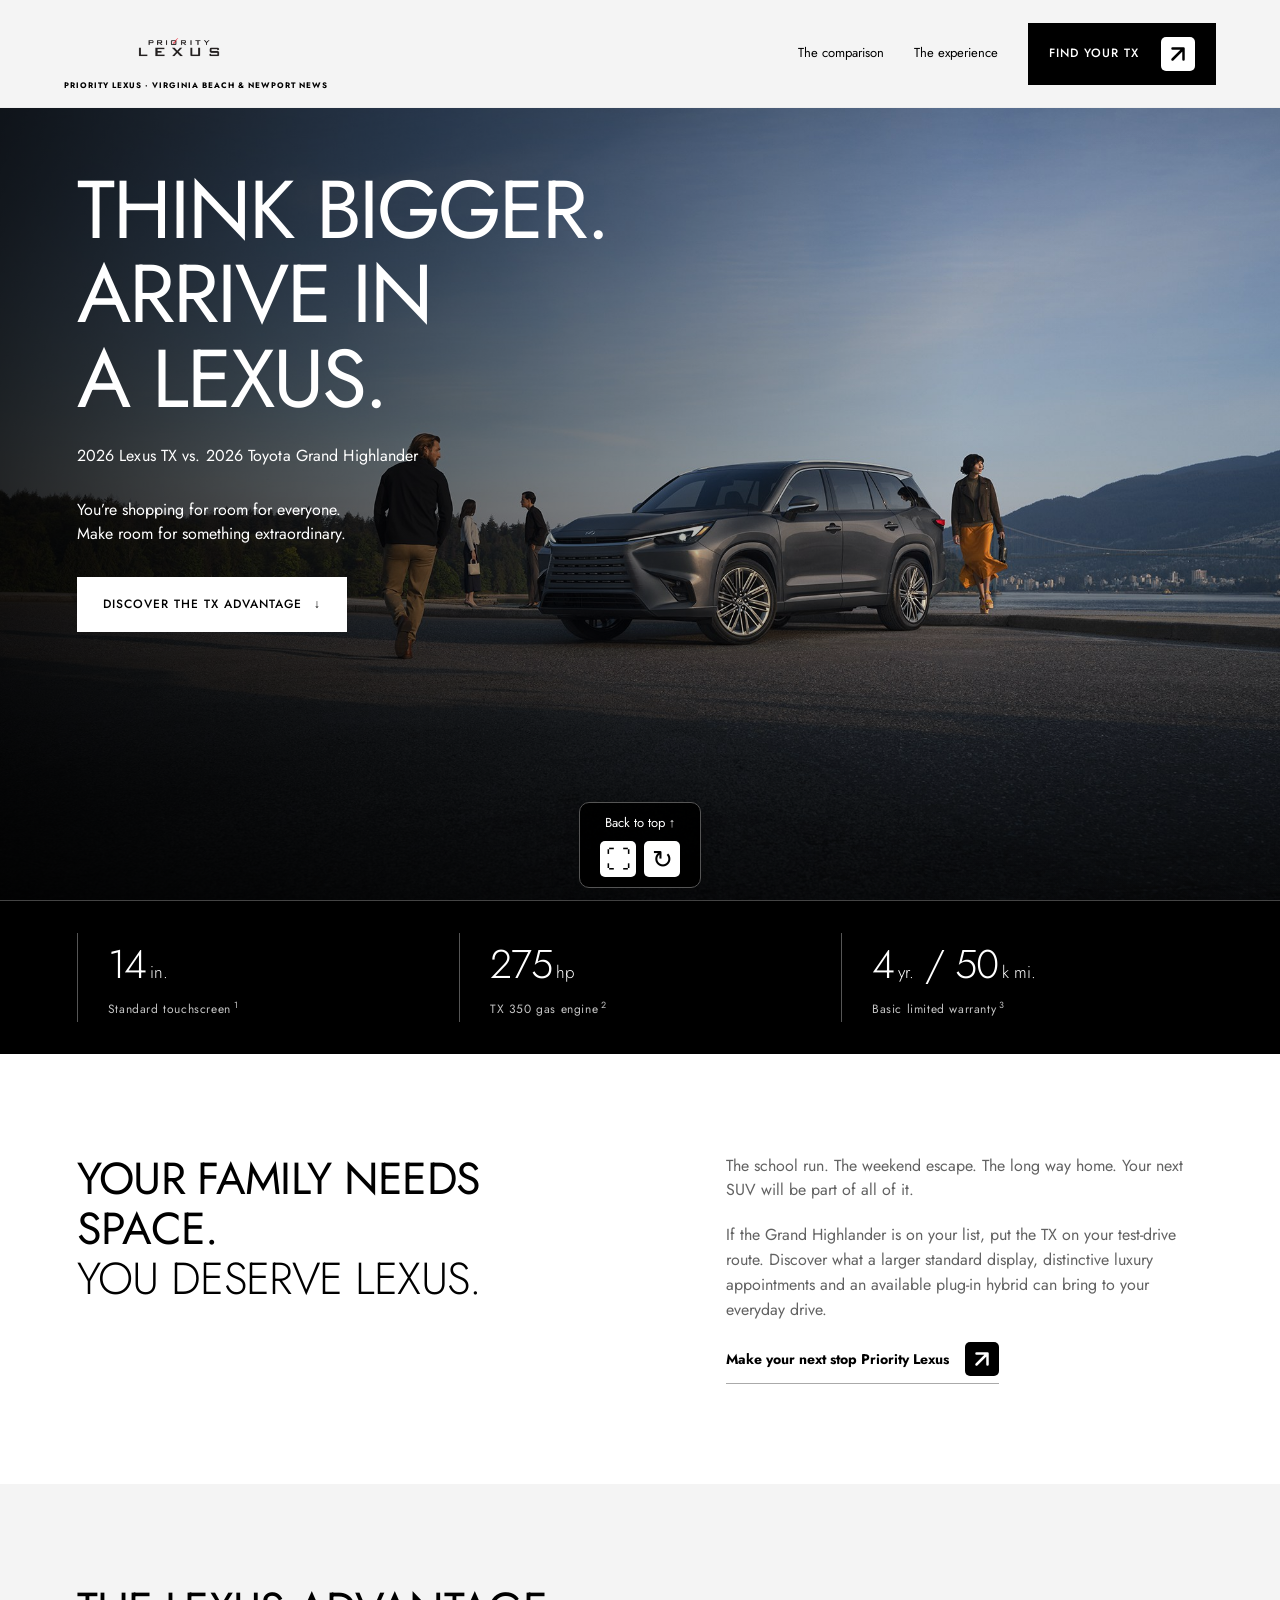
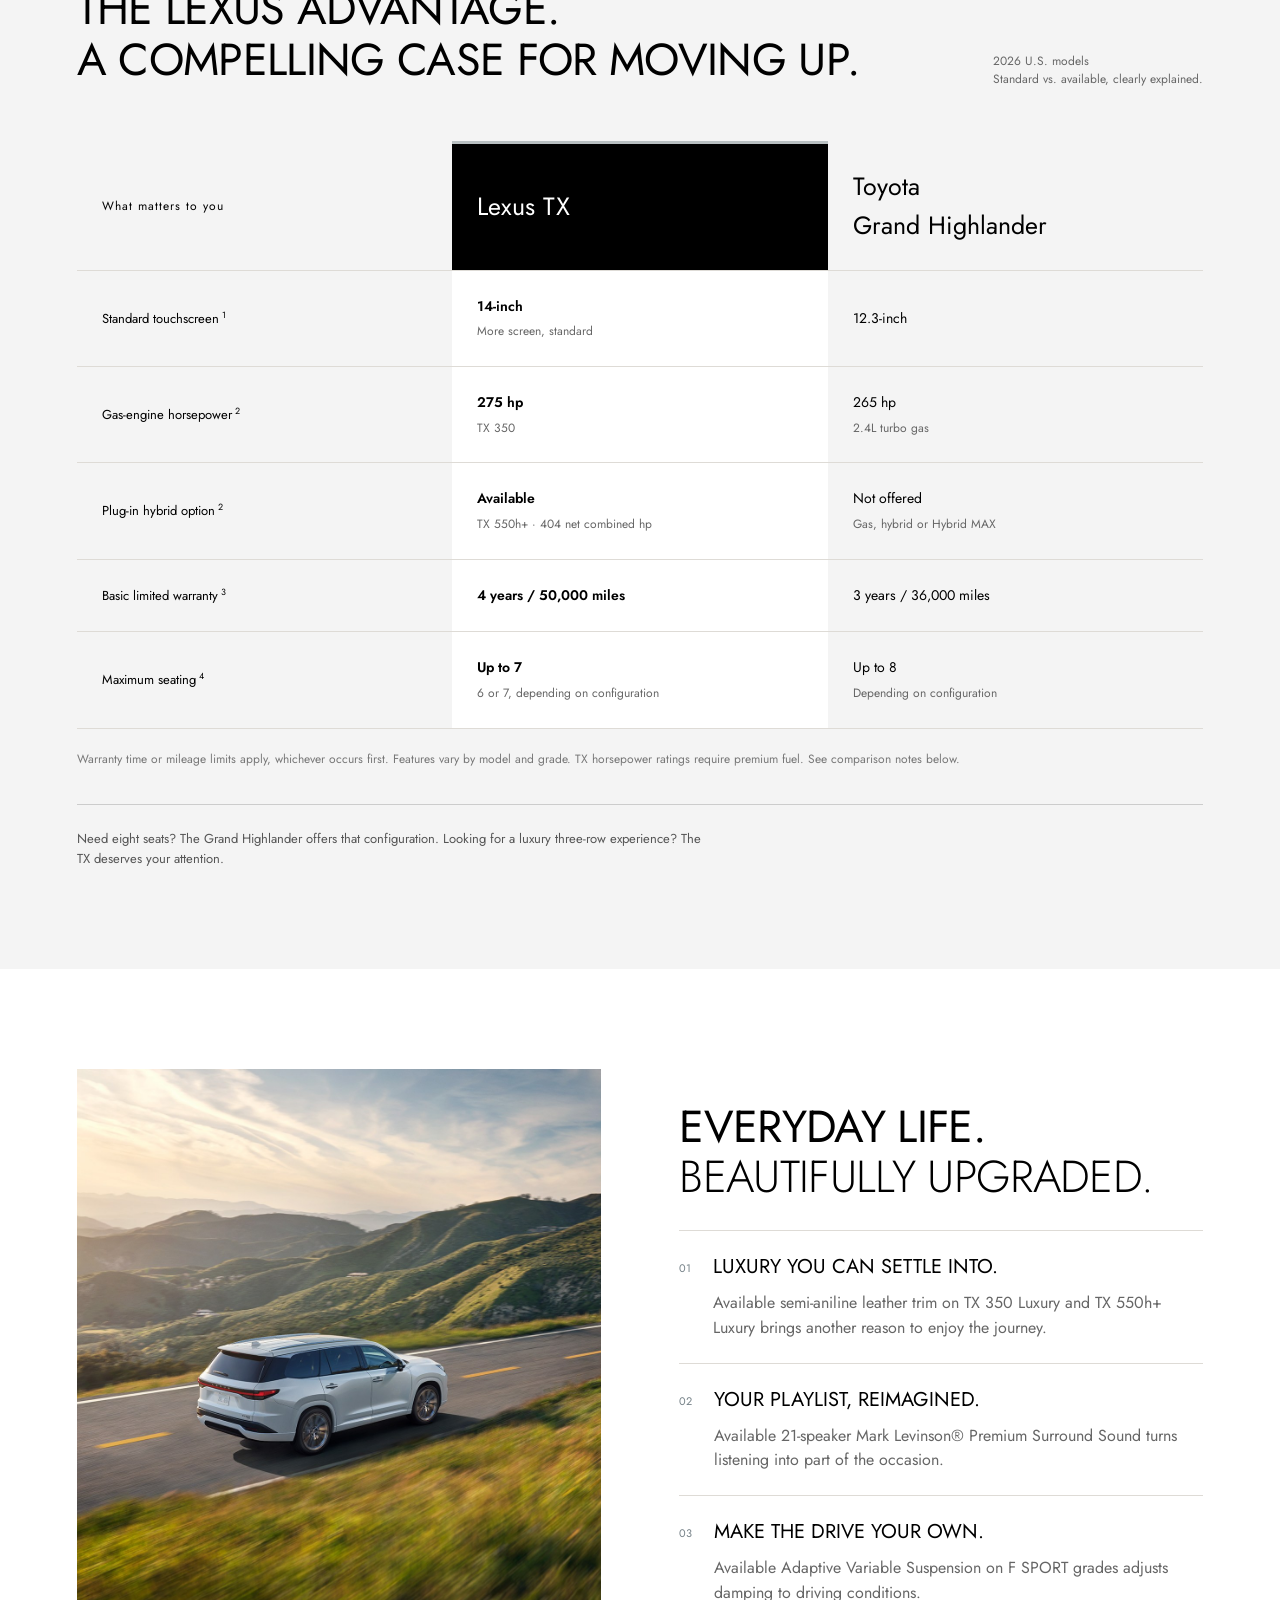
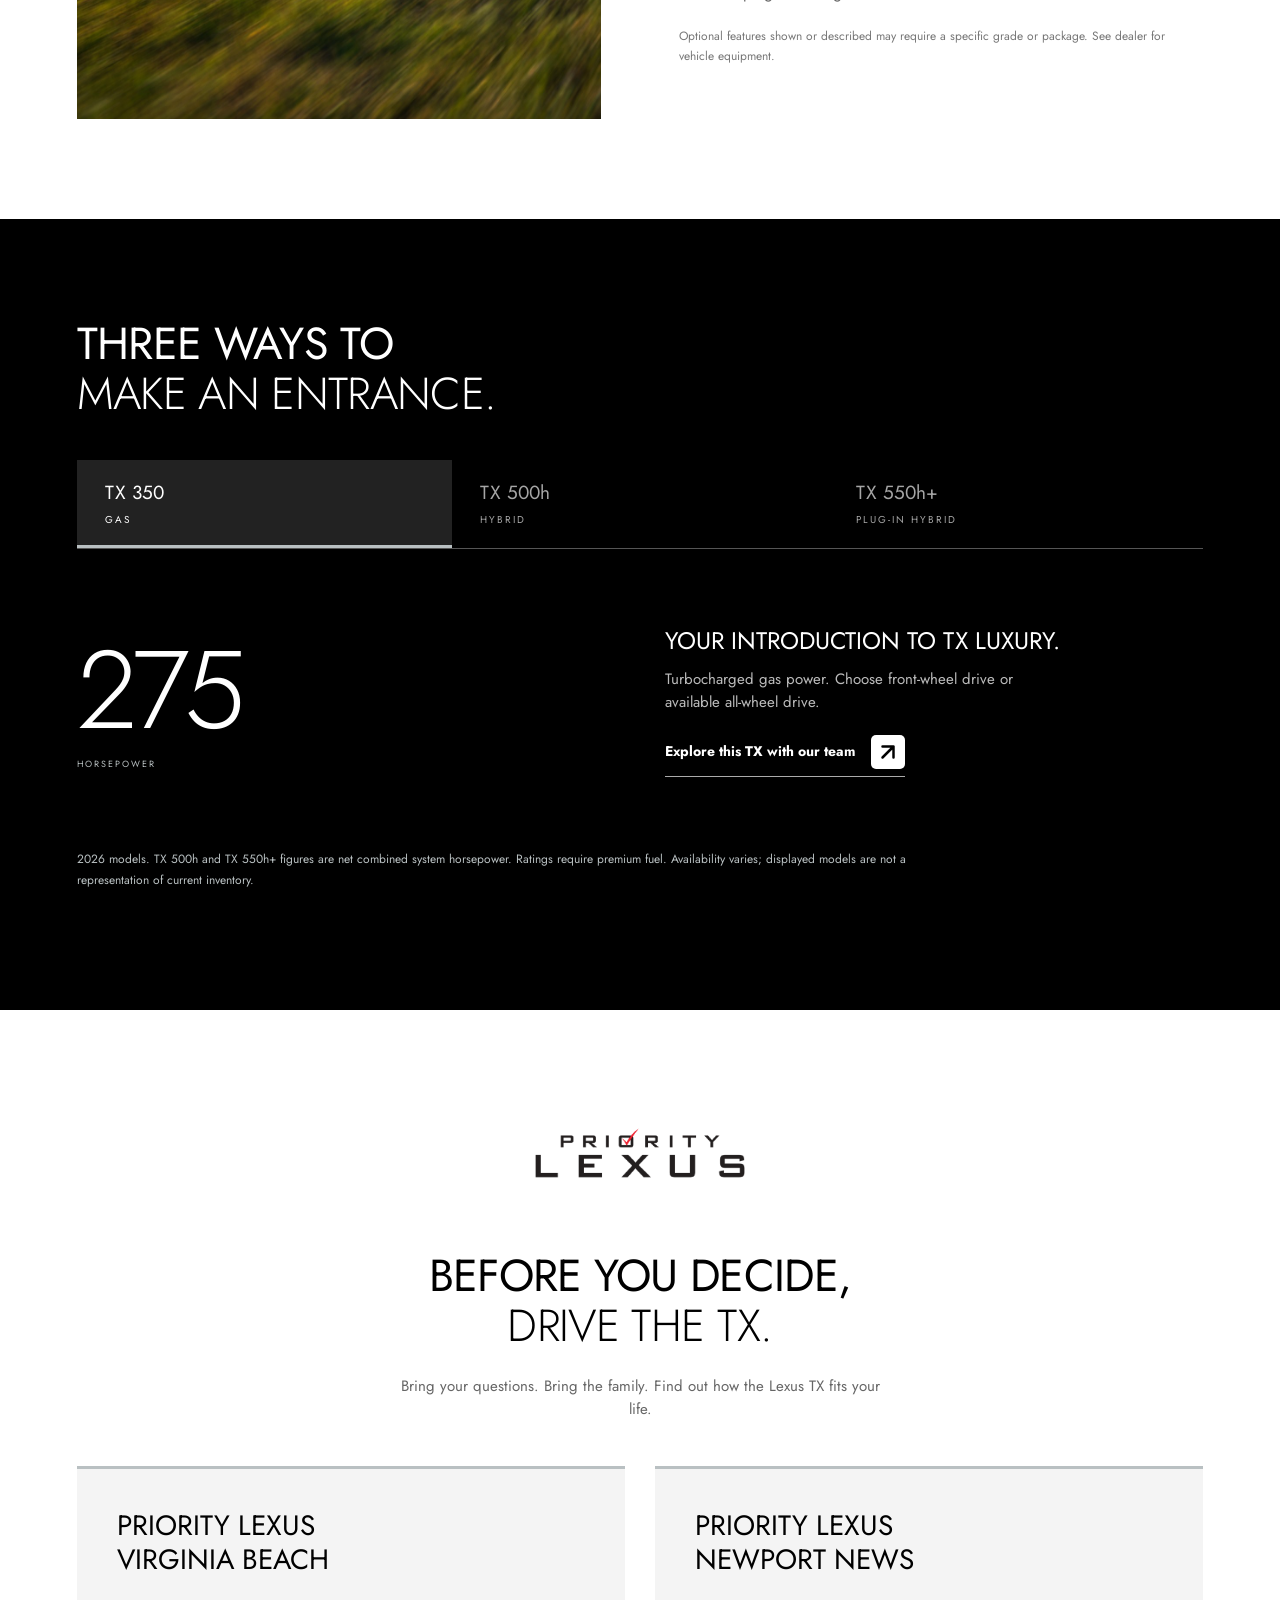
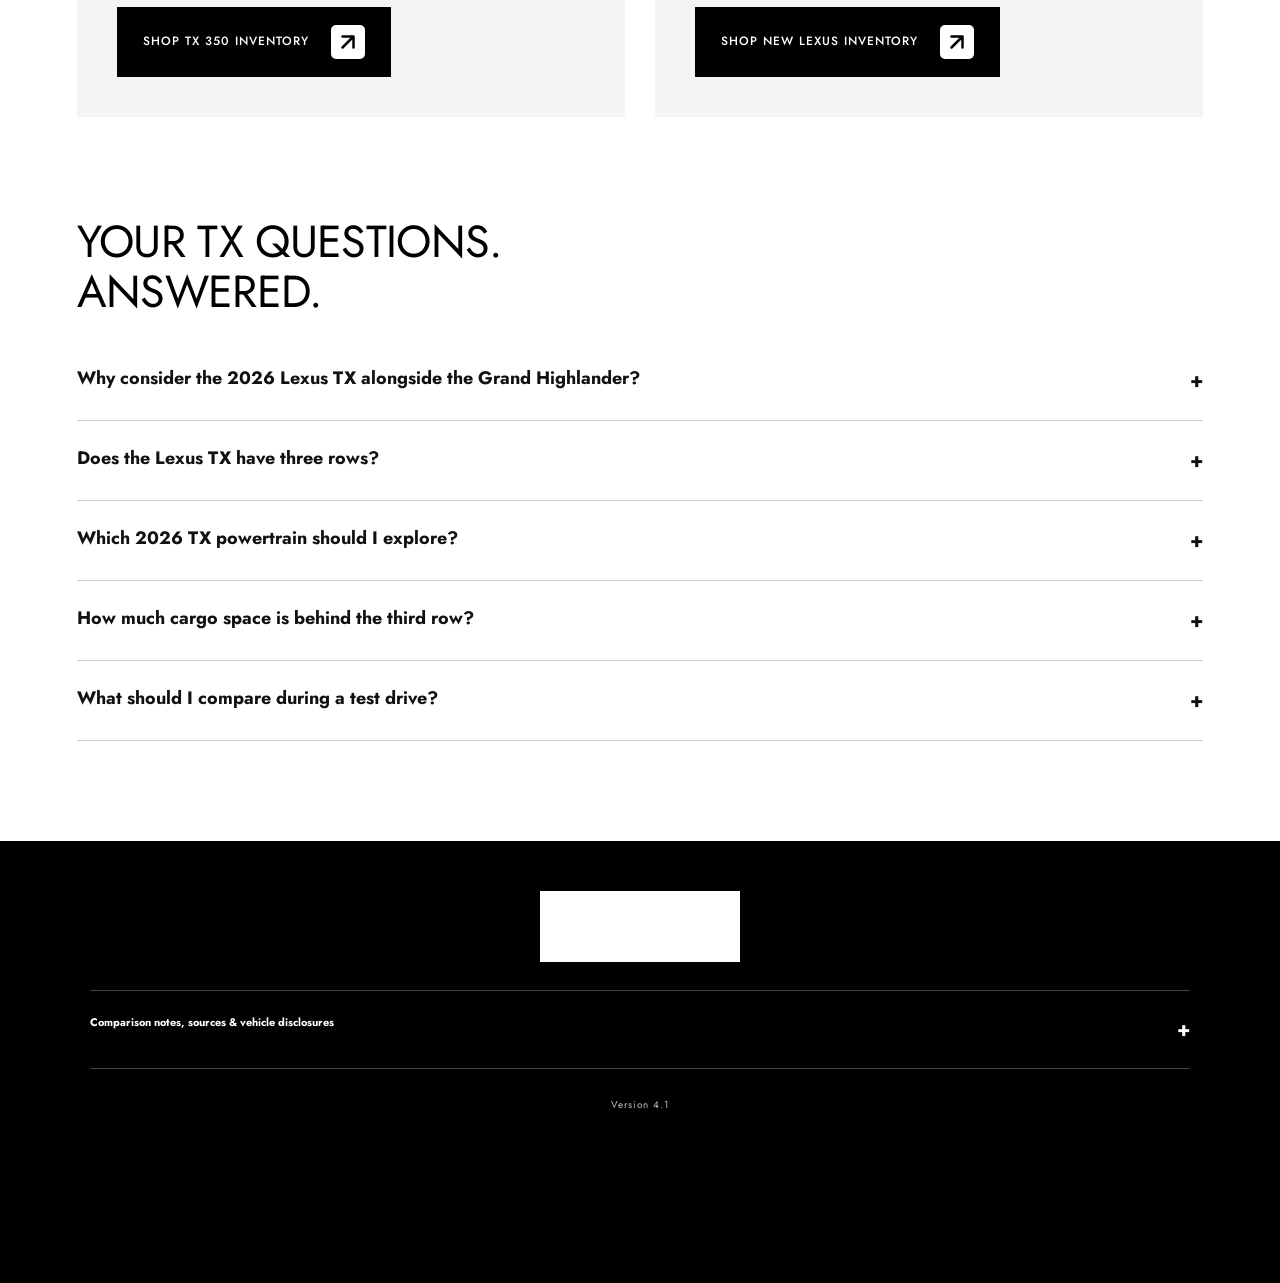
==== commit f3220764: "Version 4.1" ====
--- a/index.html
+++ b/index.html
@@ -5,17 +5,56 @@
 <meta name="viewport" content="width=device-width,initial-scale=1">
 <title>Lexus TX vs. Toyota Grand Highlander | Priority Lexus</title>
 <meta name="description" content="Considering a Toyota Grand Highlander? Compare the 2026 Lexus TX's screen, powertrains and warranty, then experience the TX at Priority Lexus.">
-<link rel="preload" href="fonts/jost-variable.woff" as="font" type="font/woff" crossorigin>
-<link rel="stylesheet" href="styles.css">
+
+<!-- STYLES: embedded for reliable standalone viewing; editable copy in styles.css. -->
+<style>
+@font-face{font-family:Jost;src:url("[data-uri]") format("woff");font-style:normal;font-weight:100 900;font-display:swap}
+:root{--red:#000000;--black:#000000;--cream:#f4f4f4;--gray:#666;--line:#dedbd6}*{box-sizing:border-box}html{scroll-behavior:smooth;scroll-padding-top:100px}body{margin:0;color:var(--black);font-family:Jost,Arial,sans-serif;line-height:1.55;background:#fff}a{color:inherit}button,a{-webkit-tap-highlight-color:transparent}button{font:inherit}a:focus-visible,button:focus-visible,summary:focus-visible,[tabindex]:focus-visible{outline:3px solid #768288;outline-offset:5px}.skip{position:absolute;left:15px;top:-70px;z-index:100;background:white;padding:10px}.skip:focus{top:10px}header{height:96px;display:flex;align-items:center;justify-content:space-between;padding:0 5%;background:#fff;position:sticky;top:0;z-index:10;border-bottom:1px solid #eee}.brand{font-size:24px;letter-spacing:1px;font-weight:800;text-decoration:none;line-height:1.2}.brand span{font-weight:400;border-left:1px solid #bbb;margin-left:8px;padding-left:12px;letter-spacing:3px}.brand small{display:block;font-size:8px;letter-spacing:2.9px;font-weight:400;margin-top:8px}nav{display:flex;align-items:center;gap:30px}nav>a{font-size:12px;text-decoration:none}.button{background:var(--red);color:white;padding:17px 25px;display:inline-flex;justify-content:space-between;align-items:center;gap:25px;text-decoration:none;font-size:12px;font-weight:700;letter-spacing:.35px;border:1px solid var(--red);transition:background .2s,transform .2s}.button:hover{background:#344347;transform:translateY(-2px)}.button.small{padding:13px 20px}.hero{min-height:730px;height:calc(100svh - 96px);max-height:950px;position:relative;background:#303a40;color:white;overflow:hidden}.hero-photo{position:absolute;width:100%;height:100%;object-fit:cover;object-position:66% center}.hero-shade{position:absolute;inset:0;background:linear-gradient(90deg,rgba(0,0,0,.8),rgba(0,0,0,.4) 40%,rgba(0,0,0,.06) 75%),linear-gradient(0deg,rgba(0,0,0,.65),transparent 35%)}.hero-copy{position:relative;padding:75px 6%;max-width:780px;animation:enter 1s both}.eyebrow{font-size:10px;letter-spacing:2.3px;font-weight:700;line-height:1.6;margin:0 0 22px}.red{color:var(--red)}h1{font-size:clamp(60px,6.9vw,106px);line-height:1.01;letter-spacing:-4px;font-weight:400;margin:0 0 25px}h1 em,h2 em{font-family:inherit;font-weight:400}h1 em{color:#ffffff}.hero-copy>p:not(.eyebrow){font-size:16px;margin-bottom:30px}.hero-bottom{position:absolute;bottom:27px;left:6%;right:6%;display:flex;justify-content:space-between;font-size:9px;letter-spacing:2px}.facts{display:grid;grid-template-columns:repeat(3,1fr);background:var(--black);color:white;padding:32px 6%;gap:20px}.facts>div{padding-left:30px;border-left:1px solid #555}.facts strong{font-size:40px;letter-spacing:-1px;font-weight:400}.facts strong span{font-size:17px;margin-left:4px;letter-spacing:0}.facts p{font-size:11px;letter-spacing:.6px;color:#c4c4c4;margin:3px 0}.wrap{max-width:1320px;padding:100px 6%;margin:auto}h2{font-size:clamp(36px,4vw,58px);line-height:1.12;letter-spacing:-1.7px;font-weight:400;margin:0 0 24px}h3{font-weight:400;margin:0 0 12px;font-size:24px;line-height:1.2}p{margin:0 0 20px}sup{font-size:9px;margin-left:3px}.split{display:grid;grid-template-columns:1.15fr 1fr;gap:9%}.split p{font-size:15px;color:#626262}.text-link{font-size:12px;font-weight:700;text-decoration:none;border-bottom:1px solid #aaa;padding-bottom:7px;display:inline-block}.text-link:hover{color:var(--red)}.comparison{background:var(--cream)}.section-top{display:flex;align-items:end;justify-content:space-between;margin-bottom:35px}.side-note{font-size:11px;color:#666}.table-scroll{overflow:auto}table{width:100%;border-collapse:collapse;min-width:570px;text-align:left;font-size:14px}th,td{padding:25px 25px;border-bottom:1px solid var(--line);width:33.33%;vertical-align:middle}thead th{font-size:25px;font-weight:400}thead th:first-child{font-size:12px;letter-spacing:1px}thead th:nth-child(2){background:var(--black);color:white;border-top:3px solid var(--red)}thead .eyebrow{display:block;font-size:8px;color:#B9C0C2;margin-bottom:7px}tbody th{font-size:13px;font-weight:400}tbody td:nth-child(2){background:#fff}td b{font-weight:600}td small{display:block;font-size:10px;color:#666;margin-top:5px}.fine{font-size:10px;line-height:1.7;color:#777;margin-top:20px}.honest{display:flex;gap:30px;border-top:1px solid #ccc;margin-top:35px;padding-top:24px;align-items:start}.honest>span{font-size:9px;letter-spacing:1.3px;white-space:nowrap;margin-top:4px}.honest p{font-size:13px;color:#555;max-width:640px;margin:0}.experience{display:grid;grid-template-columns:1fr 1fr;gap:7%;align-items:center}.experience-photo{position:relative;height:650px;background:#ddd}.experience-photo img{width:100%;height:100%;object-fit:cover}.experience-photo>span{position:absolute;bottom:0;left:0;right:0;background:linear-gradient(transparent,#000a);padding:60px 25px 25px;color:white;font-size:9px;letter-spacing:2px}.feature{display:flex;gap:22px;border-top:1px solid var(--line);padding:24px 0 0;margin-top:22px}.feature>span{font-size:11px;color:var(--red);padding-top:5px}.feature h3{font-size:20px}.feature p{font-size:13px;color:#666;margin:0}.power{background:var(--black);color:white}.power h2{max-width:600px}.power .eyebrow{color:#B9C0C2}.power-tabs{display:flex;border-bottom:1px solid #555;margin-top:40px}.power-tabs button{background:none;border:0;border-bottom:3px solid transparent;color:#a6a6a6;padding:18px 28px;cursor:pointer;font-size:19px;text-align:left;flex:1}.power-tabs button small{display:block;font-size:8px;letter-spacing:2px;margin-top:5px}.power-tabs button[aria-selected=true]{color:white;border-bottom-color:var(--red);background:#222}.power-tabs button:hover{background:#282828}#power-panel{display:grid;grid-template-columns:1fr 1fr;gap:50px;align-items:center;min-height:280px;padding-top:25px}.power-number{display:block;font-size:110px;letter-spacing:-5px;line-height:1.1;font-weight:400}#power-unit{font-size:9px;letter-spacing:2px;color:#B9C0C2}#power-desc{font-size:15px;color:#bbb;max-width:380px}.power .text-link{color:white}.power .fine{color:#aaa;max-width:900px}.visit{text-align:center}.visit>p:not(.eyebrow){color:#666;max-width:490px;margin:0 auto 45px;font-size:15px}.locations{display:grid;grid-template-columns:1fr 1fr;gap:30px;text-align:left}.locations article{padding:40px;background:var(--cream);border-top:3px solid var(--red)}.locations h3{font-size:31px;margin:18px 0 30px}.locations .text-link{display:table;margin-top:22px;font-size:11px}.locations .eyebrow{font-size:9px;color:#777}.notes{padding-top:0;padding-bottom:55px}details{border-top:1px solid var(--line);border-bottom:1px solid var(--line);font-size:11px;color:#666}summary{padding:23px 0;cursor:pointer;list-style:none;font-weight:bold;display:flex;justify-content:space-between}summary span{font-size:20px}details>div{padding:10px 0 20px;max-width:1050px;font-size:10px;line-height:1.8}details a{text-underline-offset:3px}footer{background:#171818;color:#ddd;padding:45px 6%;display:flex;align-items:center;justify-content:space-between}footer .brand{font-size:19px}footer p{font-size:8px;letter-spacing:2px;margin:0}footer>a:last-child{font-size:10px}.mobile-cta{display:none}.reveal{transition:opacity .75s,transform .75s}.js-motion .reveal:not(.visible){opacity:0;transform:translateY(20px)}@keyframes enter{from{opacity:0;transform:translateY(18px)}to{opacity:1;transform:none}}@media(min-width:1500px){.hero-copy{padding-top:110px}}@media(max-width:800px){header{height:80px}.brand{font-size:18px}.brand small{font-size:6px;letter-spacing:1.8px}nav>a:not(.button){display:none}nav .button.small{font-size:10px;padding:11px 13px}.hero{height:760px;min-height:0;max-height:1000px}.hero-copy{padding-top:55px;max-width:600px}.hero-photo{object-position:62% center}.hero-shade{background:linear-gradient(90deg,#000b,#0002),linear-gradient(0deg,#0009,transparent)}h1{font-size:72px;letter-spacing:-3px}.hero .eyebrow{max-width:240px;font-size:8px}.hero-bottom span:last-child{display:none}.facts{padding:25px 5%;gap:10px}.facts>div{padding-left:12px}.facts strong{font-size:28px}.facts strong span{font-size:10px}.facts p{font-size:9px}.wrap{padding:65px 6%}.split,.experience{grid-template-columns:1fr;gap:25px}.section-top{display:block}.side-note{margin-top:20px}.experience-photo{height:400px}.experience-copy{margin-top:15px}.honest{display:block}.honest>span{display:block;margin-bottom:12px}#power-panel{gap:25px}.power-number{font-size:84px}.power-tabs button{padding:15px 10px;font-size:16px}.power-tabs button small{font-size:7px;letter-spacing:1px}.locations{gap:15px}.locations article{padding:25px 20px}.locations h3{font-size:25px}.locations .button{font-size:10px;padding:15px;gap:10px}.notes{padding-top:0}footer{padding-bottom:90px;gap:25px;flex-wrap:wrap}.mobile-cta{display:flex;position:fixed;bottom:0;left:0;right:0;z-index:11;justify-content:center;padding-bottom:calc(15px + env(safe-area-inset-bottom));border:0}body{padding-bottom:20px}}@media(max-width:480px){h1{font-size:62px}.hero{height:690px}.hero-copy>p:not(.eyebrow){font-size:14px}.hero-photo{object-position:60% center}.facts strong{font-size:23px}.facts strong span{font-size:8px}.facts p{font-size:8px}.locations{grid-template-columns:1fr}.locations article{padding:30px}#power-panel{grid-template-columns:1fr;gap:20px;padding:30px 0}.power-number{font-size:85px}.experience-photo{height:350px}th,td{padding:20px 16px}.hero-bottom{font-size:7px}.hero-copy .button{font-size:11px}footer p{display:none}}@media(prefers-reduced-motion:reduce){html{scroll-behavior:auto}*,*:before,*:after{animation:none!important;transition:none!important}.js-motion .reveal:not(.visible){opacity:1;transform:none}}
+/* Keep the vehicle visible beneath the message on narrow screens. */
+@media(max-width:600px){.hero{height:890px;background:#17232e}.hero-photo{height:430px;bottom:0;object-position:62% 50%}.hero-shade{background:linear-gradient(180deg,#17232e 40%,transparent 69%,#0009)}.hero-copy{padding-top:45px}.hero-copy h1{font-size:64px}.hero-copy .eyebrow{max-width:300px}.hero-bottom{bottom:22px}.hero-copy>p:not(.eyebrow){margin-bottom:22px}}
+
+/* Lexus visual refinement; Jost is the client's selected Nobel substitute. */
+header{background:#f4f4f4;height:108px}.master-brand{display:flex;flex-direction:column;align-items:flex-start;gap:0}.master-brand img{width:185px;height:66px;display:block}.master-brand small{font-family:Jost,Arial,sans-serif;font-size:8px;letter-spacing:1px;margin:0 0 8px 13px;font-weight:400}
+h1,h2,h3{text-transform:uppercase;font-weight:400;font-style:normal}h1{font-size:clamp(56px,6.4vw,92px);letter-spacing:-.025em;line-height:1.03}h2{font-size:clamp(32px,3.5vw,49px);letter-spacing:-.015em}h1 em,h2 em{font-style:normal;font-weight:300}.hero{height:calc(100svh - 108px)}.hero .button{background:white;border-color:white;color:black}.hero .button:hover{background:#B9C0C2;border-color:#B9C0C2}.hero-copy{max-width:800px}.button{font-weight:500;text-transform:uppercase;letter-spacing:1px}.eyebrow{font-weight:500}.facts{border-top:1px solid #444}.facts strong{font-weight:300}.red{color:#344347}.comparison thead th:nth-child(2){border-top-color:#B9C0C2}.power-tabs button[aria-selected=true]{border-bottom-color:#B9C0C2}.power .text-link:hover{color:#B9C0C2}.feature>span{color:#768288}.locations article{border-top-color:#B9C0C2}.locations h3{font-size:28px}.dealer-wordmark{width:240px;height:auto;display:block;margin:-35px auto 10px}.visit .eyebrow{margin-top:15px}.fine{font-size:12px}details>div{font-size:12px}.hero-bottom{font-size:10px}nav>a{font-size:13px}.split p,.feature p{font-size:16px}.feature h3{font-size:20px}.facts p{font-size:12px}.text-link{font-size:14px}.side-note{font-size:12px}td small{font-size:12px}.power-tabs button small{font-size:10px}.power-number{font-weight:300}.power .fine{color:#b9c0c2}
+@media(max-width:800px){header{height:96px;padding:0 4%}.master-brand img{width:155px;height:55px}.master-brand small{font-size:6px;letter-spacing:.35px;margin-left:11px}.hero{height:760px}nav .button.small{padding:12px;font-size:10px;letter-spacing:.5px}.facts p{font-size:10px}.locations h3{font-size:24px}.dealer-wordmark{margin-top:-20px}.hero-copy h1{font-size:64px}}
+@media(max-width:600px){.hero{height:890px}.hero-copy h1{font-size:60px}.hero-copy{padding-top:45px}.hero{background:#000}.hero-shade{background:linear-gradient(180deg,#000 40%,transparent 69%,#0009)}.hero-copy>p:not(.eyebrow){font-size:16px}.facts p{font-size:9px}.master-brand small{max-width:170px}.hero-bottom{font-size:8px}.hero-copy .button{font-size:11px}}
+
+/* Editorial hierarchy: headlines lead; comparison context lives below the H1. */
+.hero-copy h1{margin-bottom:24px}.hero-copy .hero-subtitle{font-size:clamp(18px,1.6vw,23px);font-weight:400;line-height:1.4;letter-spacing:.1px;margin:0 0 22px;max-width:550px}.subtitle-break{display:none}.hero-copy{padding-top:65px}.section-top{margin-bottom:32px}.visit .dealer-wordmark{margin-bottom:20px}.locations h3{margin-top:0}.experience-copy>h2{margin-bottom:28px}
+@media(max-width:800px){.hero-copy{padding-top:45px}.hero-copy .hero-subtitle{font-size:19px;max-width:430px}}
+@media(max-width:600px){.hero-copy h1{margin-bottom:22px}.hero-copy .hero-subtitle{font-size:19px;margin-bottom:18px;max-width:330px}.subtitle-break{display:block}}
+
+/* Header dealership line and release marker. */
+.master-brand small{font-weight:700}
+.page-version{background:#171818;color:#b9c0c2;text-align:center;font-size:10px;letter-spacing:1px;padding:0 20px 20px}
+@media(max-width:800px){footer{padding-bottom:28px}.page-version{padding-bottom:85px}}
+/* VERSION 4 — top alignment, navigation and editorial hierarchy. */
+.hero-photo{inset:0;width:100%;height:100%;object-position:66% top;display:block}.hero{margin-top:0}.master-brand img{width:230px;height:60px;object-fit:contain}.master-brand small{margin:4px 0 0;font-weight:700}.hero-copy{padding-top:60px}
+.arrow-block{display:inline-flex;align-items:center;justify-content:center;flex:0 0 34px;width:34px;height:34px;border-radius:5px;background:#000;color:#fff;margin-left:10px;vertical-align:middle}.arrow-block svg{width:22px;height:22px}.button .arrow-block,.power .arrow-block{background:#fff;color:#000}.hero .button .arrow-block{background:#000;color:#fff}.text-link{display:inline-flex;align-items:center;gap:6px}.button{gap:12px}.faq{padding-top:0}.faq details{border-bottom:1px solid #ccc;border-top:0}.faq summary{font-size:18px;gap:25px;color:#111;padding:24px 0}.faq details>div{font-size:16px;max-width:850px}.faq details[open] summary span{transform:rotate(45deg)}
+footer.site-footer{display:flex;flex-direction:column;align-items:center;gap:28px;background:#000;padding:50px 6% 170px}.footer-master{width:200px;height:auto;filter:brightness(0) invert(1)}.site-footer .notes{width:100%;max-width:1100px;padding:0;margin:0;text-align:left}.site-footer details{color:#bbb;border-color:#444}.site-footer summary{color:#fff}.site-footer .page-version{background:none;padding:0}.site-footer p{display:block;font-size:12px;letter-spacing:0;margin-bottom:16px}.page-tools{position:fixed;z-index:30;bottom:12px;left:50%;transform:translateX(-50%);background:#000e;border:1px solid #555;border-radius:10px;color:#fff;padding:10px 20px;display:flex;flex-direction:column;align-items:center;gap:8px;box-shadow:0 5px 20px #0003}.page-tools>a{font-size:13px;text-decoration:none;white-space:nowrap}.page-tools>div{display:flex;gap:8px}.page-tools button{width:36px;height:36px;border:0;border-radius:5px;background:white;color:black;font-size:25px;line-height:1;cursor:pointer}#tool-status:empty{display:none}#tool-status{font-size:11px;max-width:220px;text-align:center}
+/* Intro is opt-in via JavaScript; without JS the page remains immediately usable. */
+.cinematic-intro{display:none;position:fixed;inset:0;background:#000;z-index:1000;color:#fff;align-items:center;justify-content:center;text-align:center}.intro-playing .cinematic-intro{display:flex;animation:intro-cover .8s 8.6s both}.intro-playing{overflow:hidden}.intro-stage{width:min(90%,950px)}.intro-logo{width:min(350px,75vw);height:auto;margin:0 auto 35px;display:block;opacity:0;animation:intro-in 1s .2s forwards,intro-out .6s 7.1s forwards}.intro-title{font-size:clamp(25px,4vw,54px);line-height:1.25;letter-spacing:.04em;font-weight:400;opacity:0;color:transparent;background:linear-gradient(110deg,#fff 30%,#9ca7ac 42%,#fff 48%,#8eabbc 52%,#fff 65%);background-size:300% 100%;background-position:100% 50%;background-clip:text;-webkit-background-clip:text;animation:intro-in 1s .9s forwards,intro-shine 1.2s 3.9s forwards,intro-out .6s 7.55s forwards}.intro-title span{font-size:.55em}.intro-url{font-size:12px;letter-spacing:.3em;margin-top:28px;opacity:0;animation:intro-in .8s 1.7s forwards,intro-out .6s 8s forwards}.intro-skip{position:absolute;bottom:30px;right:30px;background:none;color:#aaa;border:1px solid #555;border-radius:4px;padding:10px 18px;cursor:pointer}@keyframes intro-in{from{opacity:0;transform:translateY(12px)}to{opacity:1;transform:translateY(0)}}@keyframes intro-out{to{opacity:0;transform:translateY(-8px)}}@keyframes intro-shine{to{background-position:0% 50%}}@keyframes intro-cover{to{opacity:0;visibility:hidden}}
+@media(max-width:800px){.master-brand img{width:180px;height:48px}.master-brand small{font-size:6px}.hero-copy{padding-top:40px}.button.small{padding:9px}.arrow-block{width:30px;height:30px;flex-basis:30px;margin-left:5px}.hero{height:auto;min-height:790px}.hero-copy{padding-bottom:330px}.hero-photo{height:100%;object-position:62% top}.hero-shade{background:linear-gradient(90deg,#000c,#0004),linear-gradient(0deg,#0008,transparent)}footer.site-footer{padding-bottom:170px}.page-tools{bottom:calc(10px + env(safe-area-inset-bottom))}}
+@media(max-width:600px){.hero{min-height:890px}.hero-photo{inset:0;object-position:62% top}.hero-shade{background:linear-gradient(180deg,#000b, #0009 45%,#0001 75%,#0008)}.hero-copy h1{font-size:54px}.master-brand img{width:155px}.master-brand small{max-width:175px}nav .button.small{font-size:9px;letter-spacing:0}.faq summary{font-size:17px}}
+@media(prefers-reduced-motion:reduce){.cinematic-intro{display:none!important}.intro-playing{overflow:auto}}
+
+/* Fail-open content: animation never controls whether the page is readable. */
+.cinematic-intro[hidden]{display:none!important}
+.intro-playing{overflow:auto}
+.js-motion .reveal:not(.visible){opacity:1;transform:none}
+.intro-title{color:#fff}
+@supports ((background-clip:text) or (-webkit-background-clip:text)){.intro-title{color:transparent}}
+
+</style>
 </head>
 <body id="top">
 <!-- CINEMATIC INTRO: logo → headline → web address; then reverse reveal. -->
-<div class="cinematic-intro" aria-hidden="true"><div class="intro-stage"><img class="intro-logo" src="images/Priority-Lexus-TX-VS-Grand-Highlander-001.png" alt=""><div class="intro-title">LEXUS TX <span>VS.</span><br>TOYOTA GRAND HIGHLANDER</div><p class="intro-url">PRIORITYLEXUS.COM</p></div><button class="intro-skip" type="button">Skip intro</button></div>
+<div class="cinematic-intro" hidden aria-hidden="true"><div class="intro-stage"><img class="intro-logo" data-asset="images/Priority-Lexus-TX-VS-Grand-Highlander-001.png" src="[data-uri]" alt=""><div class="intro-title">LEXUS TX <span>VS.</span><br>TOYOTA GRAND HIGHLANDER</div><p class="intro-url">PRIORITYLEXUS.COM</p></div><button class="intro-skip" type="button">Skip intro</button></div>
 <a class="skip" href="#main">Skip to content</a>
 <!-- HEADER: Priority Lexus campaign navigation -->
 <header>
 <a class="brand master-brand" href="#" aria-label="Lexus — Priority Lexus home">
-<img src="images/Priority-Lexus-TX-VS-Grand-Highlander-002.png" alt="Priority Lexus">
+<img data-asset="images/Priority-Lexus-TX-VS-Grand-Highlander-002.png" src="[data-uri]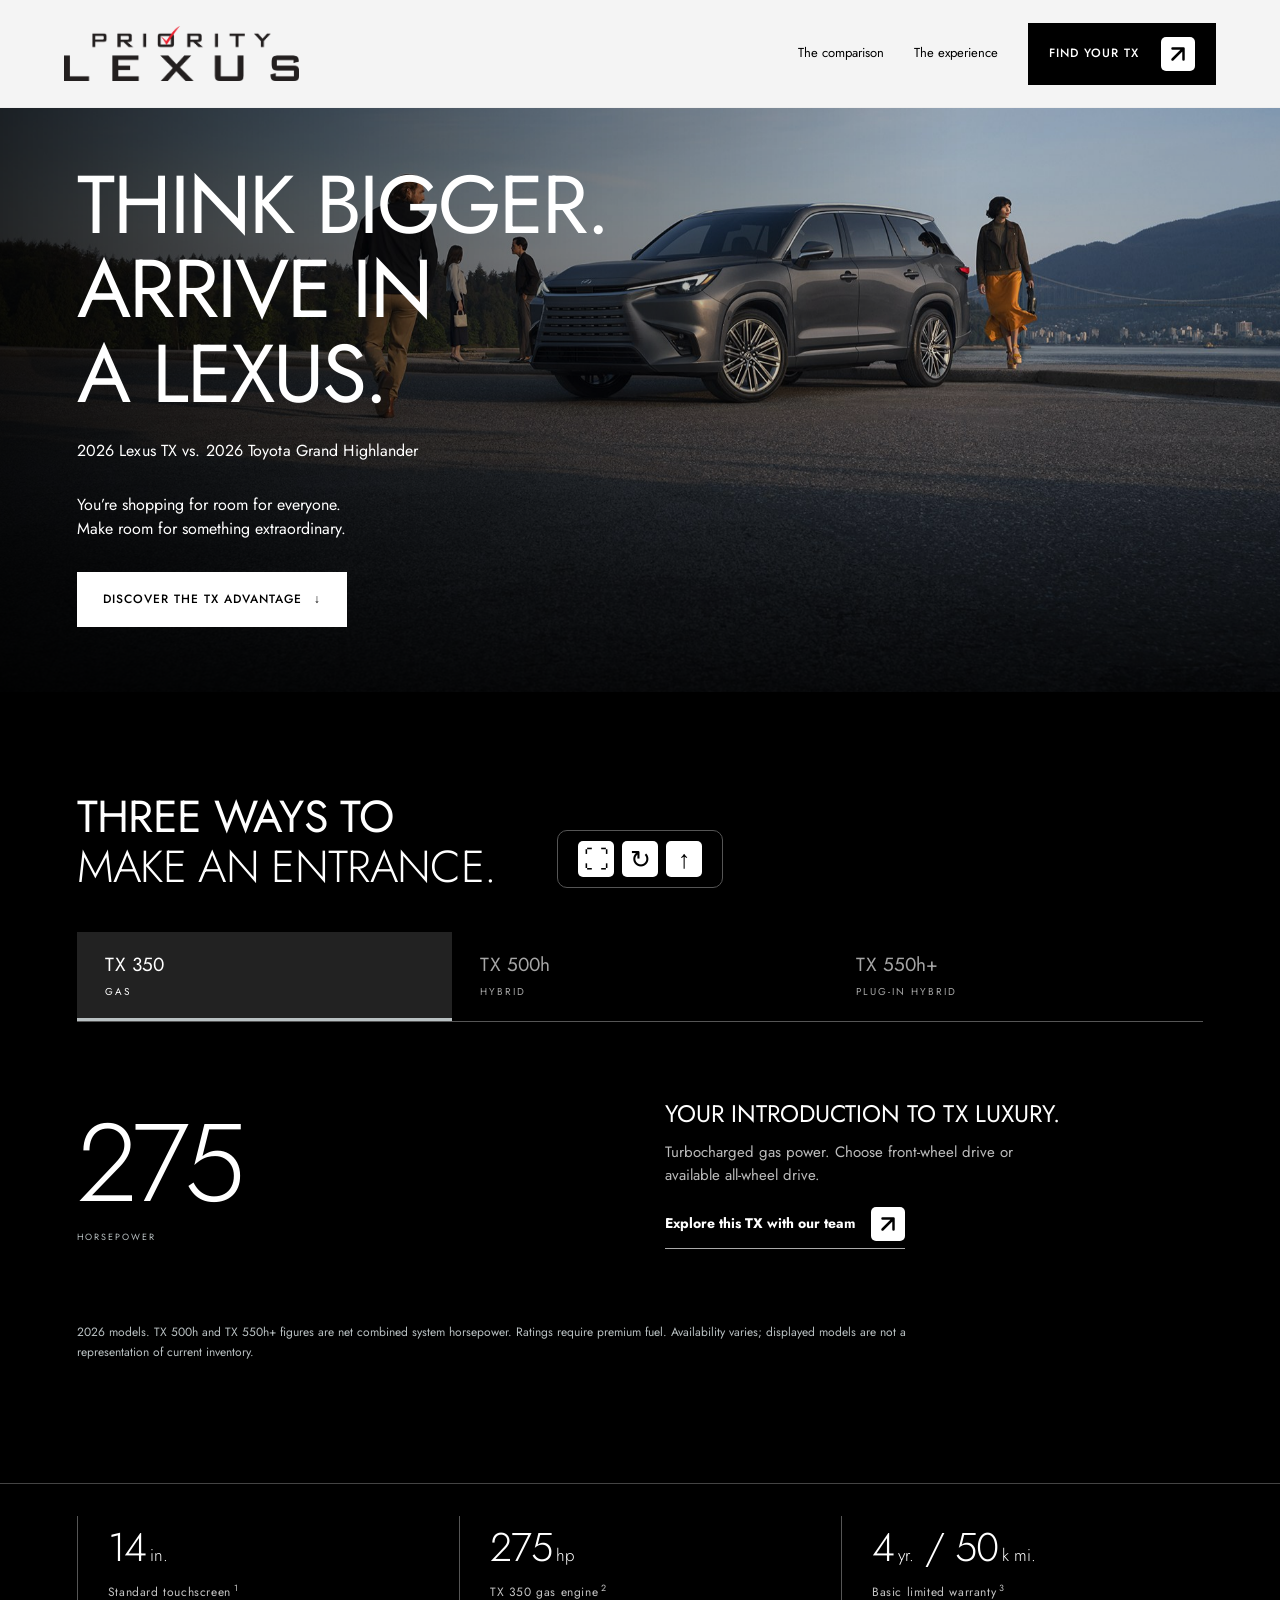
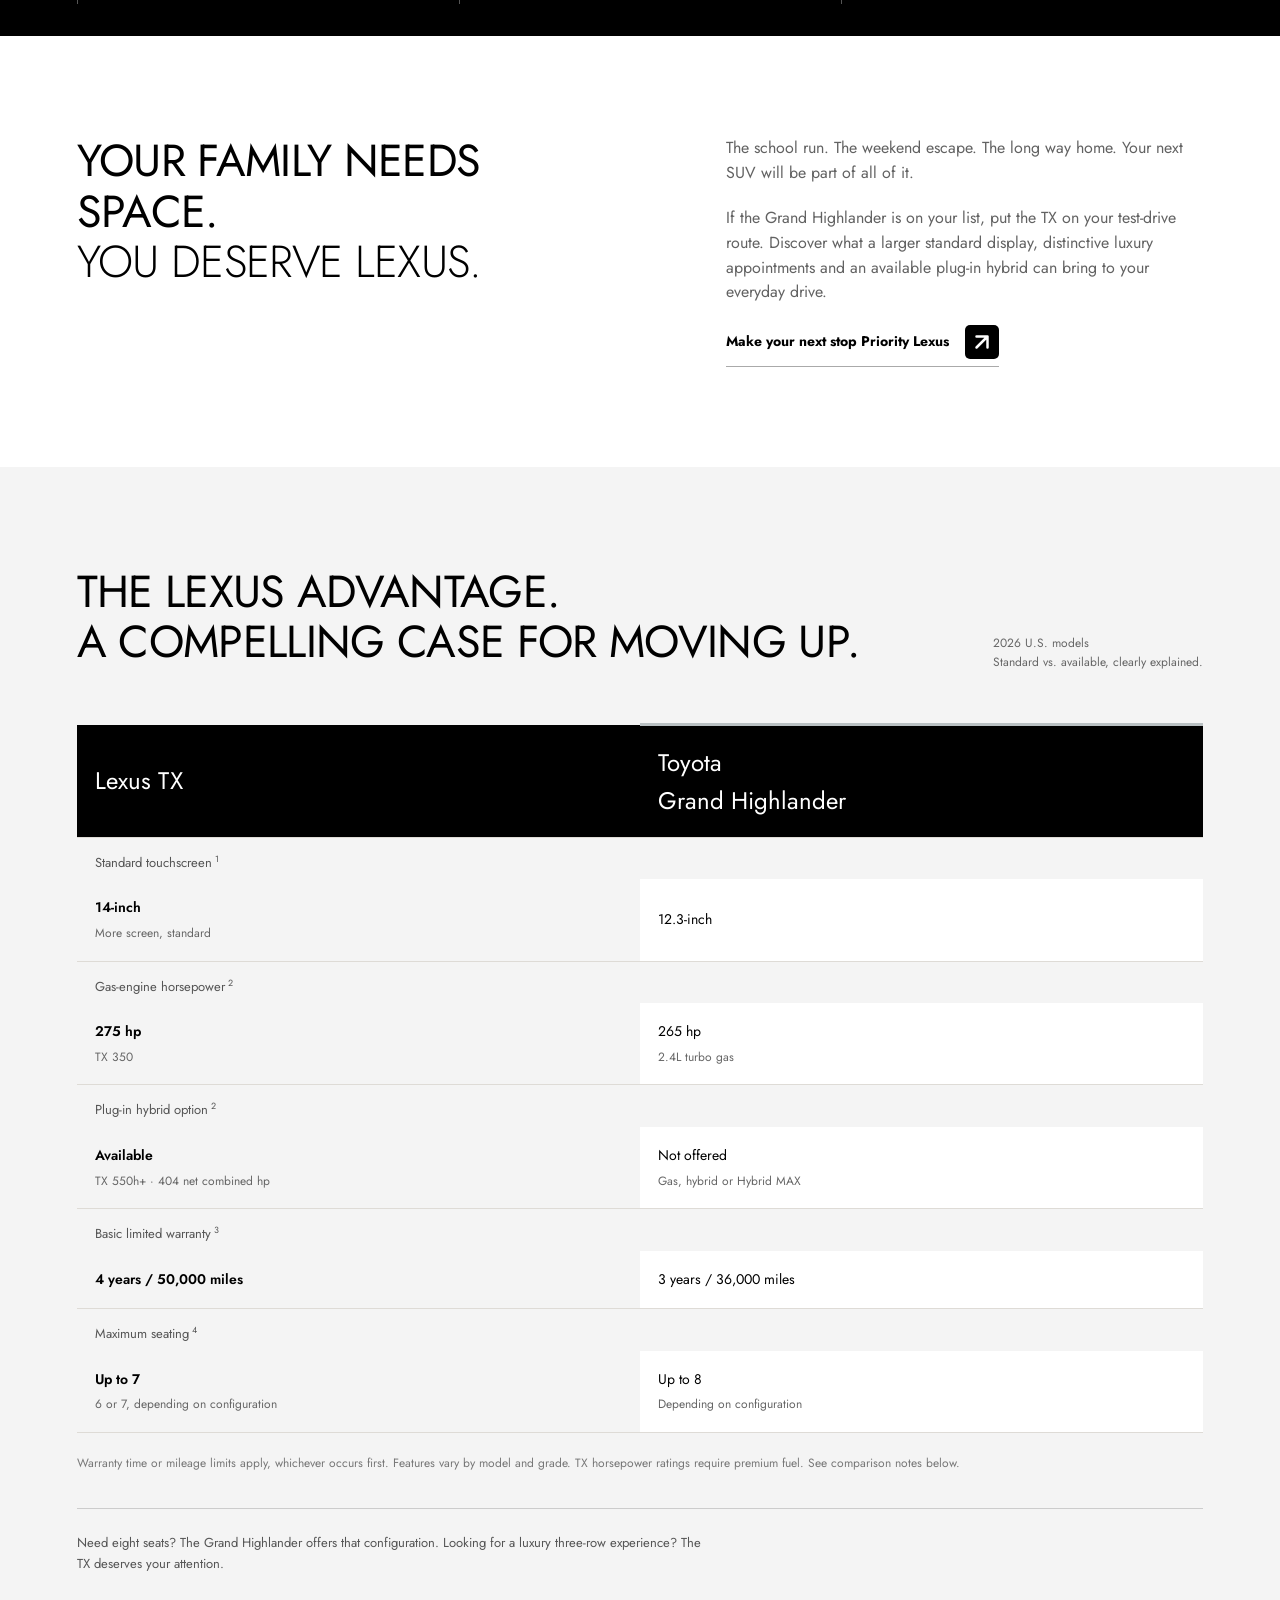
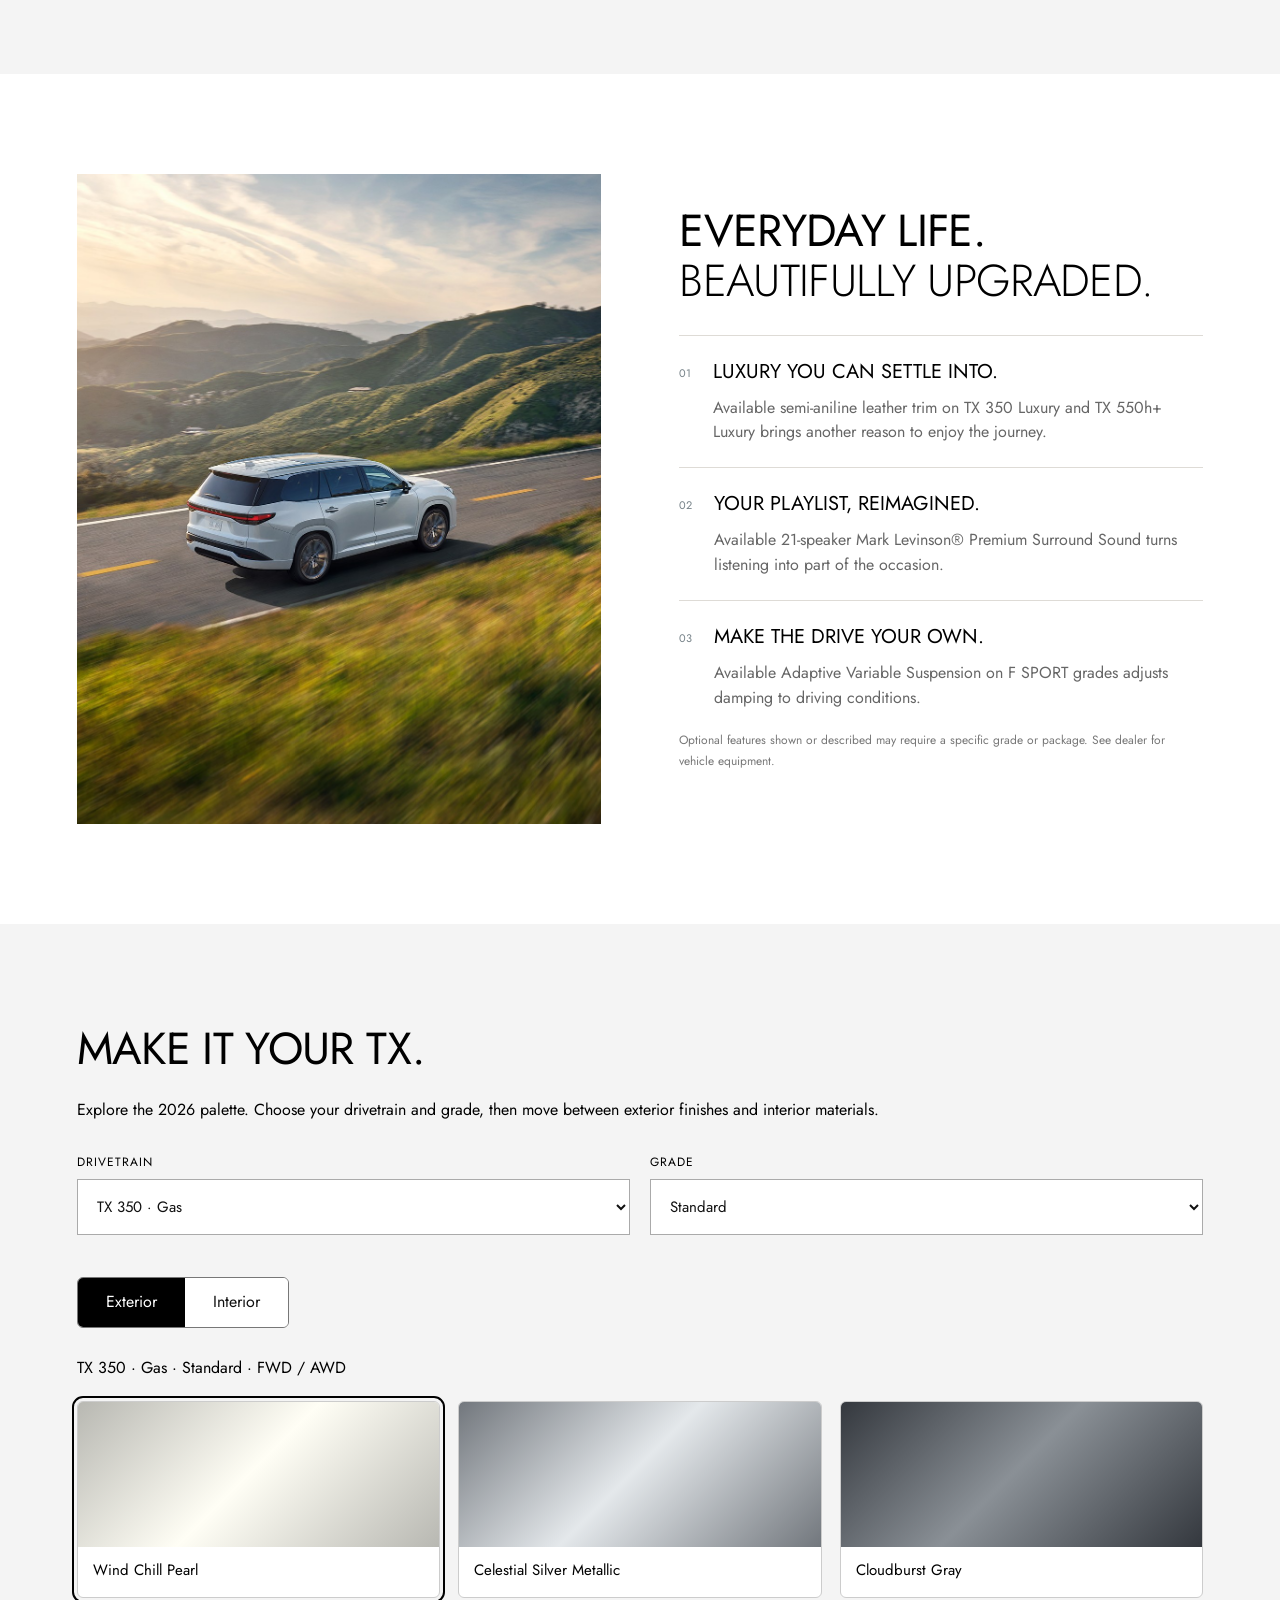
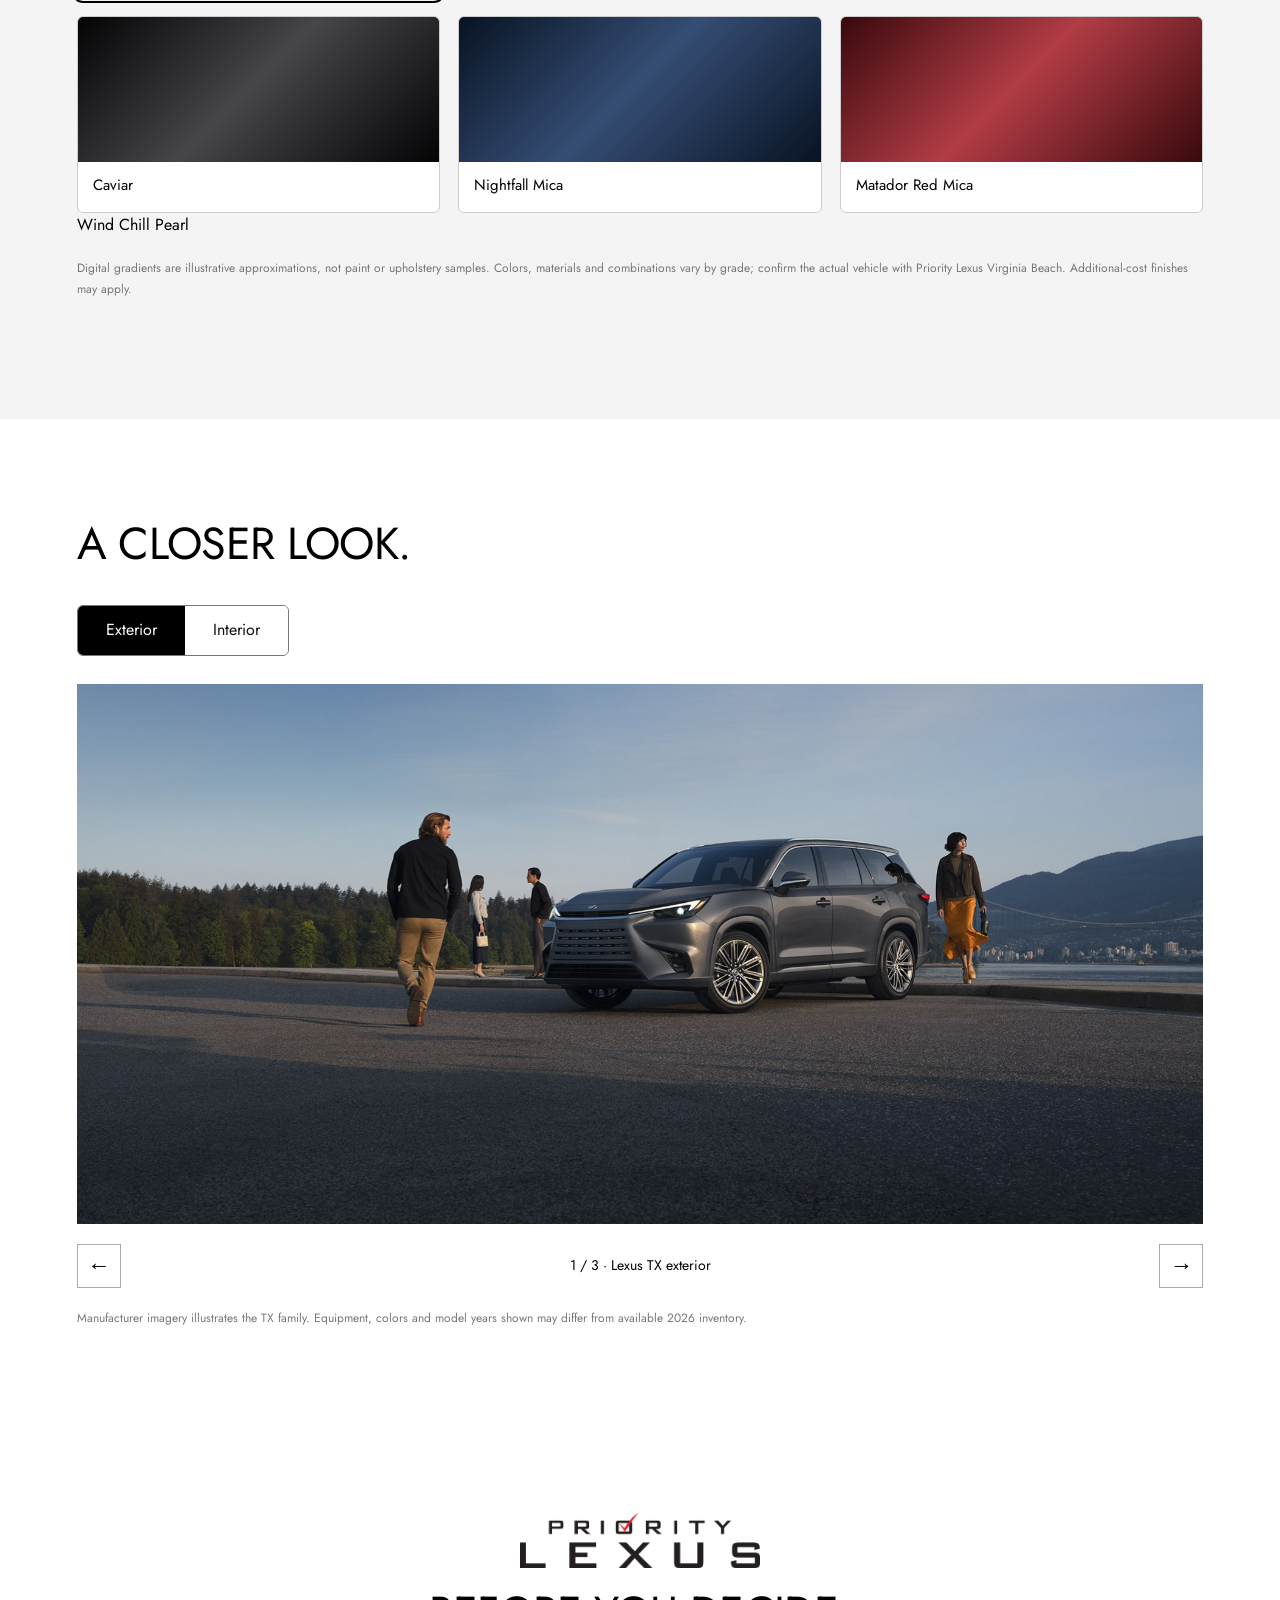
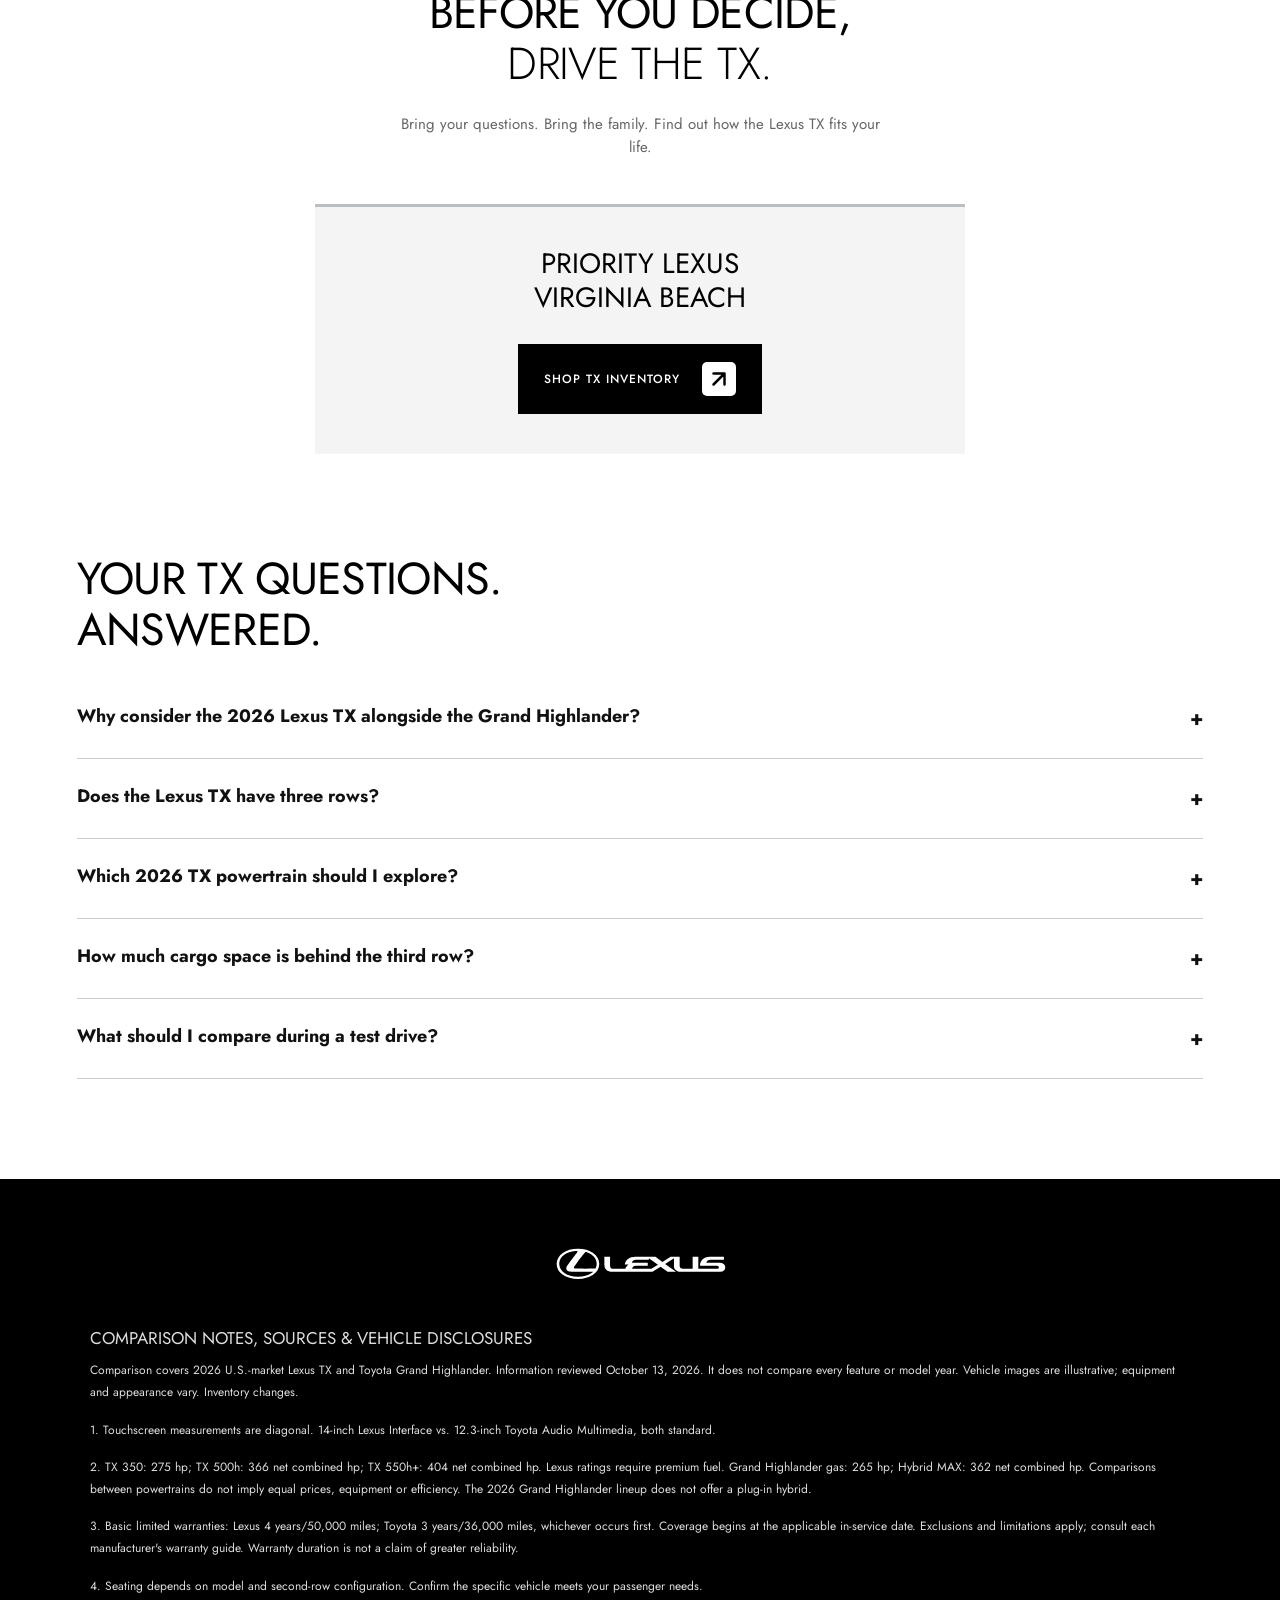
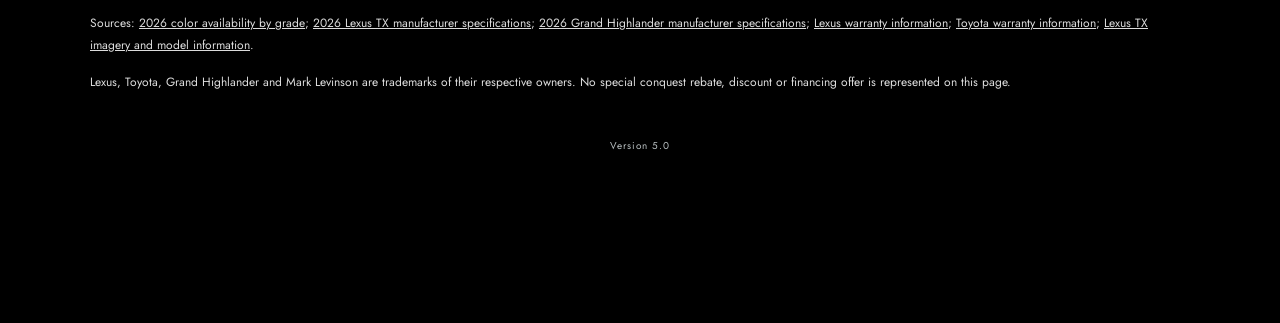
==== commit 457eb768: "Version 5" ====
--- a/index.html
+++ b/index.html
@@ -7,8 +7,7 @@
 <meta name="description" content="Considering a Toyota Grand Highlander? Compare the 2026 Lexus TX's screen, powertrains and warranty, then experience the TX at Priority Lexus.">
 
 <!-- STYLES: embedded for reliable standalone viewing; editable copy in styles.css. -->
-<style>
-@font-face{font-family:Jost;src:url("[data-uri]") format("woff");font-style:normal;font-weight:100 900;font-display:swap}
+<style>@font-face{font-family:Jost;src:url("[data-uri]") format("woff");font-style:normal;font-weight:100 900;font-display:swap}
 :root{--red:#000000;--black:#000000;--cream:#f4f4f4;--gray:#666;--line:#dedbd6}*{box-sizing:border-box}html{scroll-behavior:smooth;scroll-padding-top:100px}body{margin:0;color:var(--black);font-family:Jost,Arial,sans-serif;line-height:1.55;background:#fff}a{color:inherit}button,a{-webkit-tap-highlight-color:transparent}button{font:inherit}a:focus-visible,button:focus-visible,summary:focus-visible,[tabindex]:focus-visible{outline:3px solid #768288;outline-offset:5px}.skip{position:absolute;left:15px;top:-70px;z-index:100;background:white;padding:10px}.skip:focus{top:10px}header{height:96px;display:flex;align-items:center;justify-content:space-between;padding:0 5%;background:#fff;position:sticky;top:0;z-index:10;border-bottom:1px solid #eee}.brand{font-size:24px;letter-spacing:1px;font-weight:800;text-decoration:none;line-height:1.2}.brand span{font-weight:400;border-left:1px solid #bbb;margin-left:8px;padding-left:12px;letter-spacing:3px}.brand small{display:block;font-size:8px;letter-spacing:2.9px;font-weight:400;margin-top:8px}nav{display:flex;align-items:center;gap:30px}nav>a{font-size:12px;text-decoration:none}.button{background:var(--red);color:white;padding:17px 25px;display:inline-flex;justify-content:space-between;align-items:center;gap:25px;text-decoration:none;font-size:12px;font-weight:700;letter-spacing:.35px;border:1px solid var(--red);transition:background .2s,transform .2s}.button:hover{background:#344347;transform:translateY(-2px)}.button.small{padding:13px 20px}.hero{min-height:730px;height:calc(100svh - 96px);max-height:950px;position:relative;background:#303a40;color:white;overflow:hidden}.hero-photo{position:absolute;width:100%;height:100%;object-fit:cover;object-position:66% center}.hero-shade{position:absolute;inset:0;background:linear-gradient(90deg,rgba(0,0,0,.8),rgba(0,0,0,.4) 40%,rgba(0,0,0,.06) 75%),linear-gradient(0deg,rgba(0,0,0,.65),transparent 35%)}.hero-copy{position:relative;padding:75px 6%;max-width:780px;animation:enter 1s both}.eyebrow{font-size:10px;letter-spacing:2.3px;font-weight:700;line-height:1.6;margin:0 0 22px}.red{color:var(--red)}h1{font-size:clamp(60px,6.9vw,106px);line-height:1.01;letter-spacing:-4px;font-weight:400;margin:0 0 25px}h1 em,h2 em{font-family:inherit;font-weight:400}h1 em{color:#ffffff}.hero-copy>p:not(.eyebrow){font-size:16px;margin-bottom:30px}.hero-bottom{position:absolute;bottom:27px;left:6%;right:6%;display:flex;justify-content:space-between;font-size:9px;letter-spacing:2px}.facts{display:grid;grid-template-columns:repeat(3,1fr);background:var(--black);color:white;padding:32px 6%;gap:20px}.facts>div{padding-left:30px;border-left:1px solid #555}.facts strong{font-size:40px;letter-spacing:-1px;font-weight:400}.facts strong span{font-size:17px;margin-left:4px;letter-spacing:0}.facts p{font-size:11px;letter-spacing:.6px;color:#c4c4c4;margin:3px 0}.wrap{max-width:1320px;padding:100px 6%;margin:auto}h2{font-size:clamp(36px,4vw,58px);line-height:1.12;letter-spacing:-1.7px;font-weight:400;margin:0 0 24px}h3{font-weight:400;margin:0 0 12px;font-size:24px;line-height:1.2}p{margin:0 0 20px}sup{font-size:9px;margin-left:3px}.split{display:grid;grid-template-columns:1.15fr 1fr;gap:9%}.split p{font-size:15px;color:#626262}.text-link{font-size:12px;font-weight:700;text-decoration:none;border-bottom:1px solid #aaa;padding-bottom:7px;display:inline-block}.text-link:hover{color:var(--red)}.comparison{background:var(--cream)}.section-top{display:flex;align-items:end;justify-content:space-between;margin-bottom:35px}.side-note{font-size:11px;color:#666}.table-scroll{overflow:auto}table{width:100%;border-collapse:collapse;min-width:570px;text-align:left;font-size:14px}th,td{padding:25px 25px;border-bottom:1px solid var(--line);width:33.33%;vertical-align:middle}thead th{font-size:25px;font-weight:400}thead th:first-child{font-size:12px;letter-spacing:1px}thead th:nth-child(2){background:var(--black);color:white;border-top:3px solid var(--red)}thead .eyebrow{display:block;font-size:8px;color:#B9C0C2;margin-bottom:7px}tbody th{font-size:13px;font-weight:400}tbody td:nth-child(2){background:#fff}td b{font-weight:600}td small{display:block;font-size:10px;color:#666;margin-top:5px}.fine{font-size:10px;line-height:1.7;color:#777;margin-top:20px}.honest{display:flex;gap:30px;border-top:1px solid #ccc;margin-top:35px;padding-top:24px;align-items:start}.honest>span{font-size:9px;letter-spacing:1.3px;white-space:nowrap;margin-top:4px}.honest p{font-size:13px;color:#555;max-width:640px;margin:0}.experience{display:grid;grid-template-columns:1fr 1fr;gap:7%;align-items:center}.experience-photo{position:relative;height:650px;background:#ddd}.experience-photo img{width:100%;height:100%;object-fit:cover}.experience-photo>span{position:absolute;bottom:0;left:0;right:0;background:linear-gradient(transparent,#000a);padding:60px 25px 25px;color:white;font-size:9px;letter-spacing:2px}.feature{display:flex;gap:22px;border-top:1px solid var(--line);padding:24px 0 0;margin-top:22px}.feature>span{font-size:11px;color:var(--red);padding-top:5px}.feature h3{font-size:20px}.feature p{font-size:13px;color:#666;margin:0}.power{background:var(--black);color:white}.power h2{max-width:600px}.power .eyebrow{color:#B9C0C2}.power-tabs{display:flex;border-bottom:1px solid #555;margin-top:40px}.power-tabs button{background:none;border:0;border-bottom:3px solid transparent;color:#a6a6a6;padding:18px 28px;cursor:pointer;font-size:19px;text-align:left;flex:1}.power-tabs button small{display:block;font-size:8px;letter-spacing:2px;margin-top:5px}.power-tabs button[aria-selected=true]{color:white;border-bottom-color:var(--red);background:#222}.power-tabs button:hover{background:#282828}#power-panel{display:grid;grid-template-columns:1fr 1fr;gap:50px;align-items:center;min-height:280px;padding-top:25px}.power-number{display:block;font-size:110px;letter-spacing:-5px;line-height:1.1;font-weight:400}#power-unit{font-size:9px;letter-spacing:2px;color:#B9C0C2}#power-desc{font-size:15px;color:#bbb;max-width:380px}.power .text-link{color:white}.power .fine{color:#aaa;max-width:900px}.visit{text-align:center}.visit>p:not(.eyebrow){color:#666;max-width:490px;margin:0 auto 45px;font-size:15px}.locations{display:grid;grid-template-columns:1fr 1fr;gap:30px;text-align:left}.locations article{padding:40px;background:var(--cream);border-top:3px solid var(--red)}.locations h3{font-size:31px;margin:18px 0 30px}.locations .text-link{display:table;margin-top:22px;font-size:11px}.locations .eyebrow{font-size:9px;color:#777}.notes{padding-top:0;padding-bottom:55px}details{border-top:1px solid var(--line);border-bottom:1px solid var(--line);font-size:11px;color:#666}summary{padding:23px 0;cursor:pointer;list-style:none;font-weight:bold;display:flex;justify-content:space-between}summary span{font-size:20px}details>div{padding:10px 0 20px;max-width:1050px;font-size:10px;line-height:1.8}details a{text-underline-offset:3px}footer{background:#171818;color:#ddd;padding:45px 6%;display:flex;align-items:center;justify-content:space-between}footer .brand{font-size:19px}footer p{font-size:8px;letter-spacing:2px;margin:0}footer>a:last-child{font-size:10px}.mobile-cta{display:none}.reveal{transition:opacity .75s,transform .75s}.js-motion .reveal:not(.visible){opacity:0;transform:translateY(20px)}@keyframes enter{from{opacity:0;transform:translateY(18px)}to{opacity:1;transform:none}}@media(min-width:1500px){.hero-copy{padding-top:110px}}@media(max-width:800px){header{height:80px}.brand{font-size:18px}.brand small{font-size:6px;letter-spacing:1.8px}nav>a:not(.button){display:none}nav .button.small{font-size:10px;padding:11px 13px}.hero{height:760px;min-height:0;max-height:1000px}.hero-copy{padding-top:55px;max-width:600px}.hero-photo{object-position:62% center}.hero-shade{background:linear-gradient(90deg,#000b,#0002),linear-gradient(0deg,#0009,transparent)}h1{font-size:72px;letter-spacing:-3px}.hero .eyebrow{max-width:240px;font-size:8px}.hero-bottom span:last-child{display:none}.facts{padding:25px 5%;gap:10px}.facts>div{padding-left:12px}.facts strong{font-size:28px}.facts strong span{font-size:10px}.facts p{font-size:9px}.wrap{padding:65px 6%}.split,.experience{grid-template-columns:1fr;gap:25px}.section-top{display:block}.side-note{margin-top:20px}.experience-photo{height:400px}.experience-copy{margin-top:15px}.honest{display:block}.honest>span{display:block;margin-bottom:12px}#power-panel{gap:25px}.power-number{font-size:84px}.power-tabs button{padding:15px 10px;font-size:16px}.power-tabs button small{font-size:7px;letter-spacing:1px}.locations{gap:15px}.locations article{padding:25px 20px}.locations h3{font-size:25px}.locations .button{font-size:10px;padding:15px;gap:10px}.notes{padding-top:0}footer{padding-bottom:90px;gap:25px;flex-wrap:wrap}.mobile-cta{display:flex;position:fixed;bottom:0;left:0;right:0;z-index:11;justify-content:center;padding-bottom:calc(15px + env(safe-area-inset-bottom));border:0}body{padding-bottom:20px}}@media(max-width:480px){h1{font-size:62px}.hero{height:690px}.hero-copy>p:not(.eyebrow){font-size:14px}.hero-photo{object-position:60% center}.facts strong{font-size:23px}.facts strong span{font-size:8px}.facts p{font-size:8px}.locations{grid-template-columns:1fr}.locations article{padding:30px}#power-panel{grid-template-columns:1fr;gap:20px;padding:30px 0}.power-number{font-size:85px}.experience-photo{height:350px}th,td{padding:20px 16px}.hero-bottom{font-size:7px}.hero-copy .button{font-size:11px}footer p{display:none}}@media(prefers-reduced-motion:reduce){html{scroll-behavior:auto}*,*:before,*:after{animation:none!important;transition:none!important}.js-motion .reveal:not(.visible){opacity:1;transform:none}}
 /* Keep the vehicle visible beneath the message on narrow screens. */
 @media(max-width:600px){.hero{height:890px;background:#17232e}.hero-photo{height:430px;bottom:0;object-position:62% 50%}.hero-shade{background:linear-gradient(180deg,#17232e 40%,transparent 69%,#0009)}.hero-copy{padding-top:45px}.hero-copy h1{font-size:64px}.hero-copy .eyebrow{max-width:300px}.hero-bottom{bottom:22px}.hero-copy>p:not(.eyebrow){margin-bottom:22px}}
@@ -45,6 +44,17 @@
 .intro-title{color:#fff}
 @supports ((background-clip:text) or (-webkit-background-clip:text)){.intro-title{color:transparent}}
 
+/* Version 4.2: three equal toolbar controls, full-width on mobile. */
+.page-tools .tool-top{display:inline-flex;width:36px;height:36px;align-items:center;justify-content:center;border-radius:5px;background:#fff;color:#000;font-size:25px;font-weight:600;text-decoration:none;line-height:1}
+@media(max-width:800px){.page-tools{left:0;right:0;bottom:0;transform:none;width:100%;border-radius:0;padding:12px 20px calc(12px + env(safe-area-inset-bottom));border:0;border-top:1px solid #444}.page-tools>div{width:100%;justify-content:center;gap:22px}.page-tools button,.page-tools .tool-top{width:44px;height:44px}.site-footer{padding-bottom:120px!important}}
+
+/* Version 4.3: transparent white master artwork and compact floating toolbar. */
+.footer-master{filter:none}
+@media(max-width:800px){.page-tools{left:50%;right:auto;bottom:calc(12px + env(safe-area-inset-bottom));transform:translateX(-50%);width:auto;border:1px solid #555;border-radius:10px;padding:10px 20px}.page-tools>div{width:auto;gap:12px}.page-tools button,.page-tools .tool-top{width:44px;height:44px}}
+/* Version 5: compact hero, readable two-column comparison, open disclosures. */
+header .master-brand img{width:235px;height:auto;max-height:65px;object-fit:contain}.hero{height:auto;min-height:0;max-height:none}.hero-copy{padding:55px 6% 65px}.hero-photo{object-position:66% 65%}.locations{grid-template-columns:1fr;max-width:650px;margin:auto}.locations article{text-align:center}.table-scroll{overflow:visible}table{min-width:0;table-layout:fixed}th,td{width:50%;padding:18px;overflow-wrap:anywhere}thead th{font-size:24px}thead th:first-child{font-size:24px;letter-spacing:0;background:#000;color:#fff}.feature-label th{width:100%;font-size:13px;padding:14px 18px 6px;border-bottom:0;text-align:left;color:#555}.disclosures h3{font-size:17px}.disclosures p{line-height:1.8}.color-controls{display:flex;gap:20px;margin:30px 0}.color-controls label{display:grid;gap:8px;flex:1;font-size:12px;text-transform:uppercase;letter-spacing:1px}.color-controls select{font:inherit;font-size:15px;padding:15px;border:1px solid #aaa;background:#fff;color:#111;max-width:100%}.segmented{display:inline-flex;border:1px solid #777;border-radius:6px;overflow:hidden;margin:12px 0 28px}.segmented button{padding:12px 28px;border:0;background:#fff;color:#111;cursor:pointer}.segmented button[aria-pressed=true]{background:#000;color:#fff}.swatches{display:grid;grid-template-columns:repeat(3,1fr);gap:18px}.swatch{padding:0 0 15px;background:#fff;border:1px solid #ccc;text-align:left;cursor:pointer;overflow:hidden;border-radius:6px}.swatch[aria-pressed=true]{outline:2px solid #000;outline-offset:3px}.swatch i{display:block;height:145px;background:var(--swatch)}.swatch span{display:block;padding:12px 15px 0;font-size:15px}.colors{background:#f4f4f4}.gallery-frame{height:540px;overflow:hidden;background:#eee}.gallery-frame img{width:100%;height:100%;object-fit:cover;display:block}.gallery-nav{display:flex;align-items:center;justify-content:space-between;gap:20px;margin-top:20px}.gallery-nav p{margin:0;font-size:14px}.gallery-nav button{width:44px;height:44px;border:1px solid #aaa;background:#fff;cursor:pointer;font-size:23px}.experience-photo{overflow:hidden}.parallax-image{will-change:transform}
+@media(max-width:600px){header .master-brand img{width:175px;max-height:50px}.hero-copy{padding:35px 6% 45px}.hero-copy h1{font-size:48px}.hero-photo{object-position:62% 65%}.hero{min-height:0;height:auto}.hero-shade{background:linear-gradient(90deg,#000d,#0006)}th,td{padding:12px 10px;font-size:13px}thead th,thead th:first-child{font-size:19px}.feature-label th{font-size:12px}.swatches{grid-template-columns:repeat(2,1fr);gap:12px}.swatch i{height:110px}.color-controls{flex-direction:column;gap:14px}.gallery-frame{height:290px}.segmented button{padding:12px 24px}}
+@media(prefers-reduced-motion:reduce){.parallax-image{transform:none!important;will-change:auto}}
 </style>
 </head>
 <body id="top">
@@ -54,8 +64,8 @@
 <!-- HEADER: Priority Lexus campaign navigation -->
 <header>
 <a class="brand master-brand" href="#" aria-label="Lexus — Priority Lexus home">
-<img data-asset="images/Priority-Lexus-TX-VS-Grand-Highlander-002.png" src="[data-uri]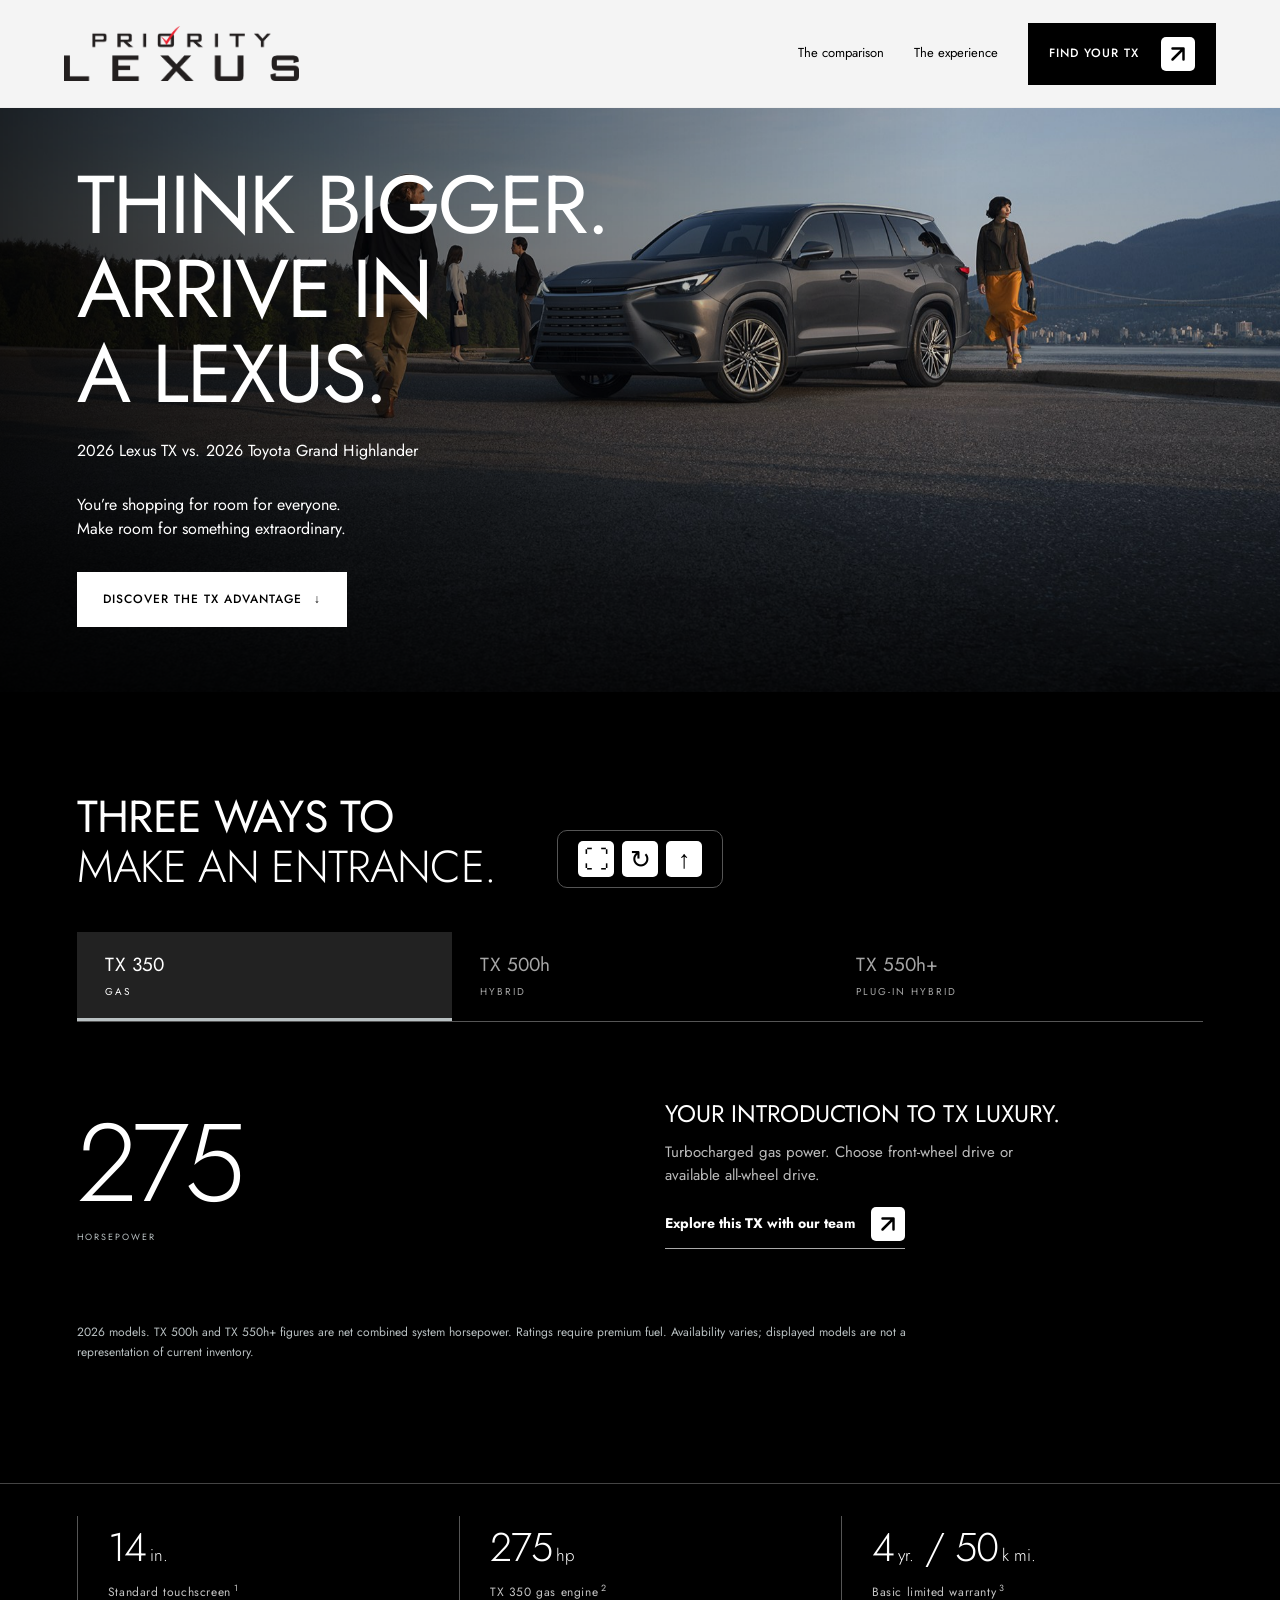
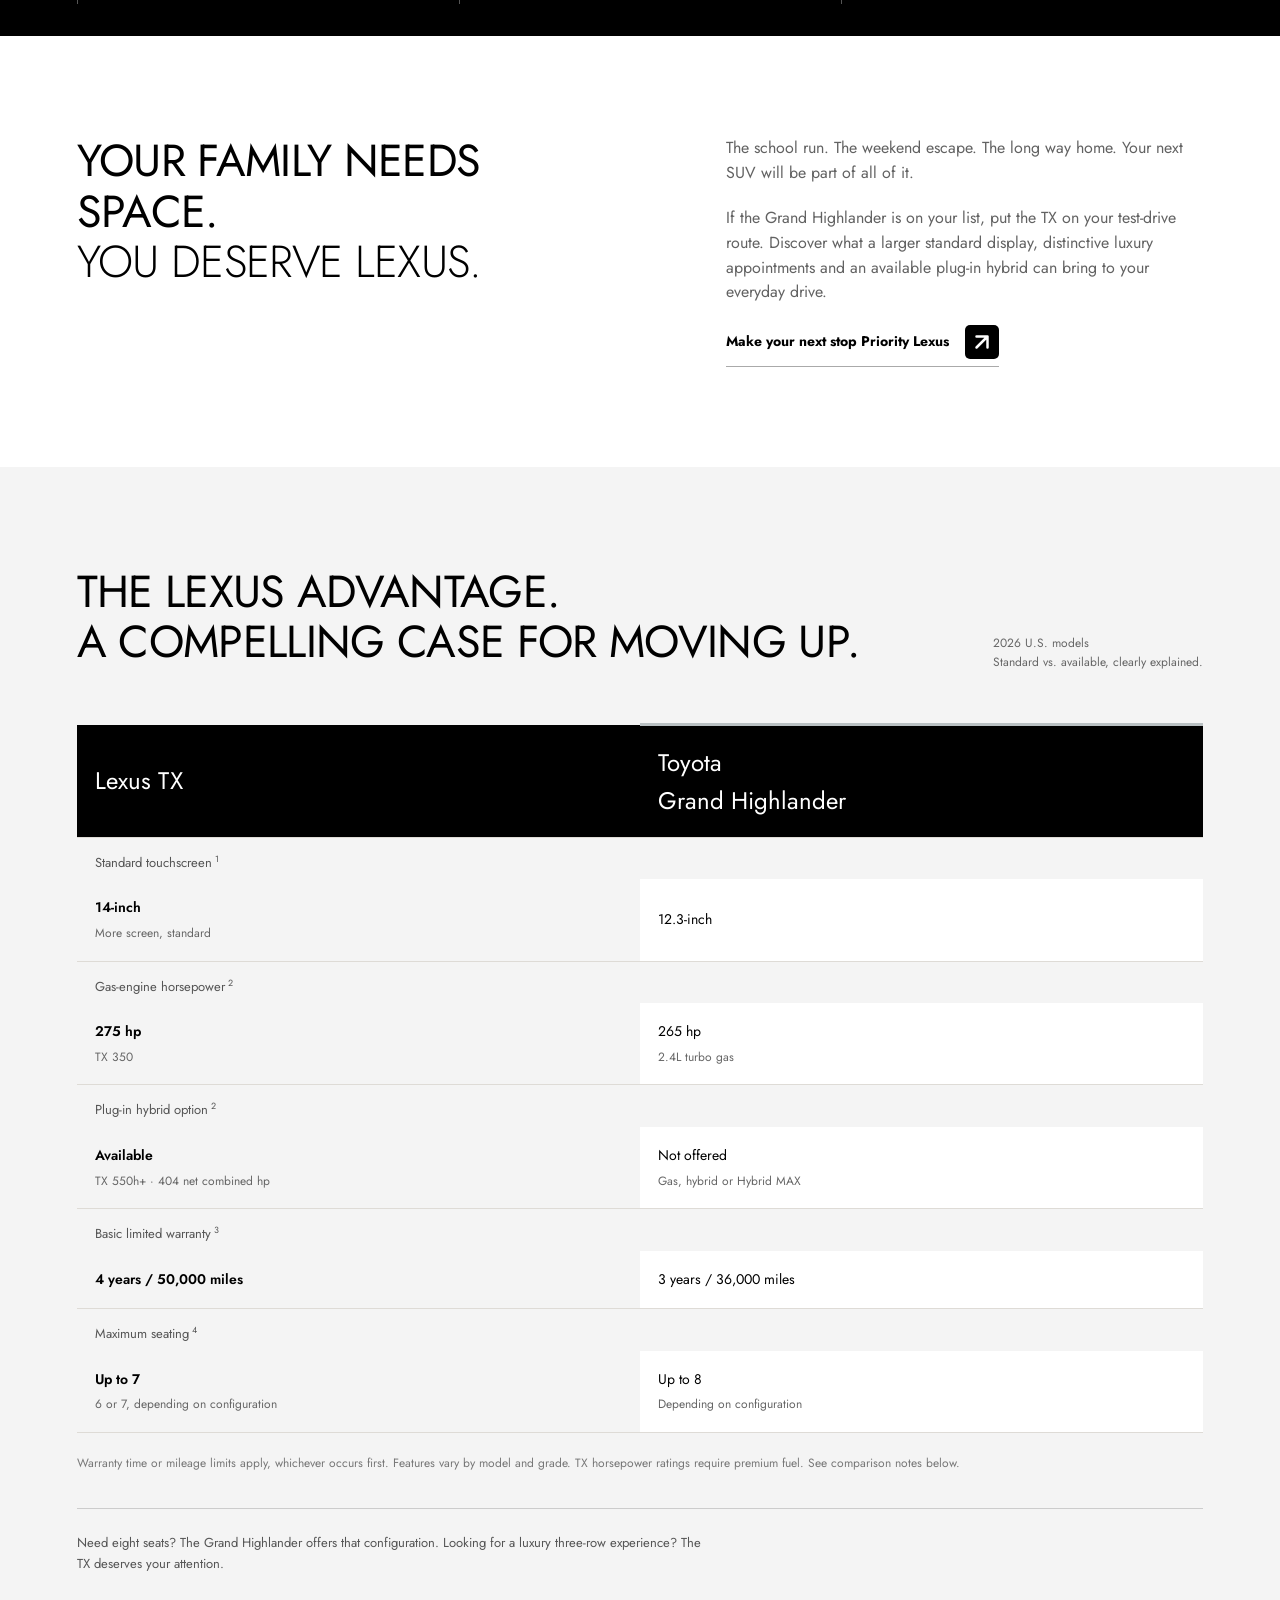
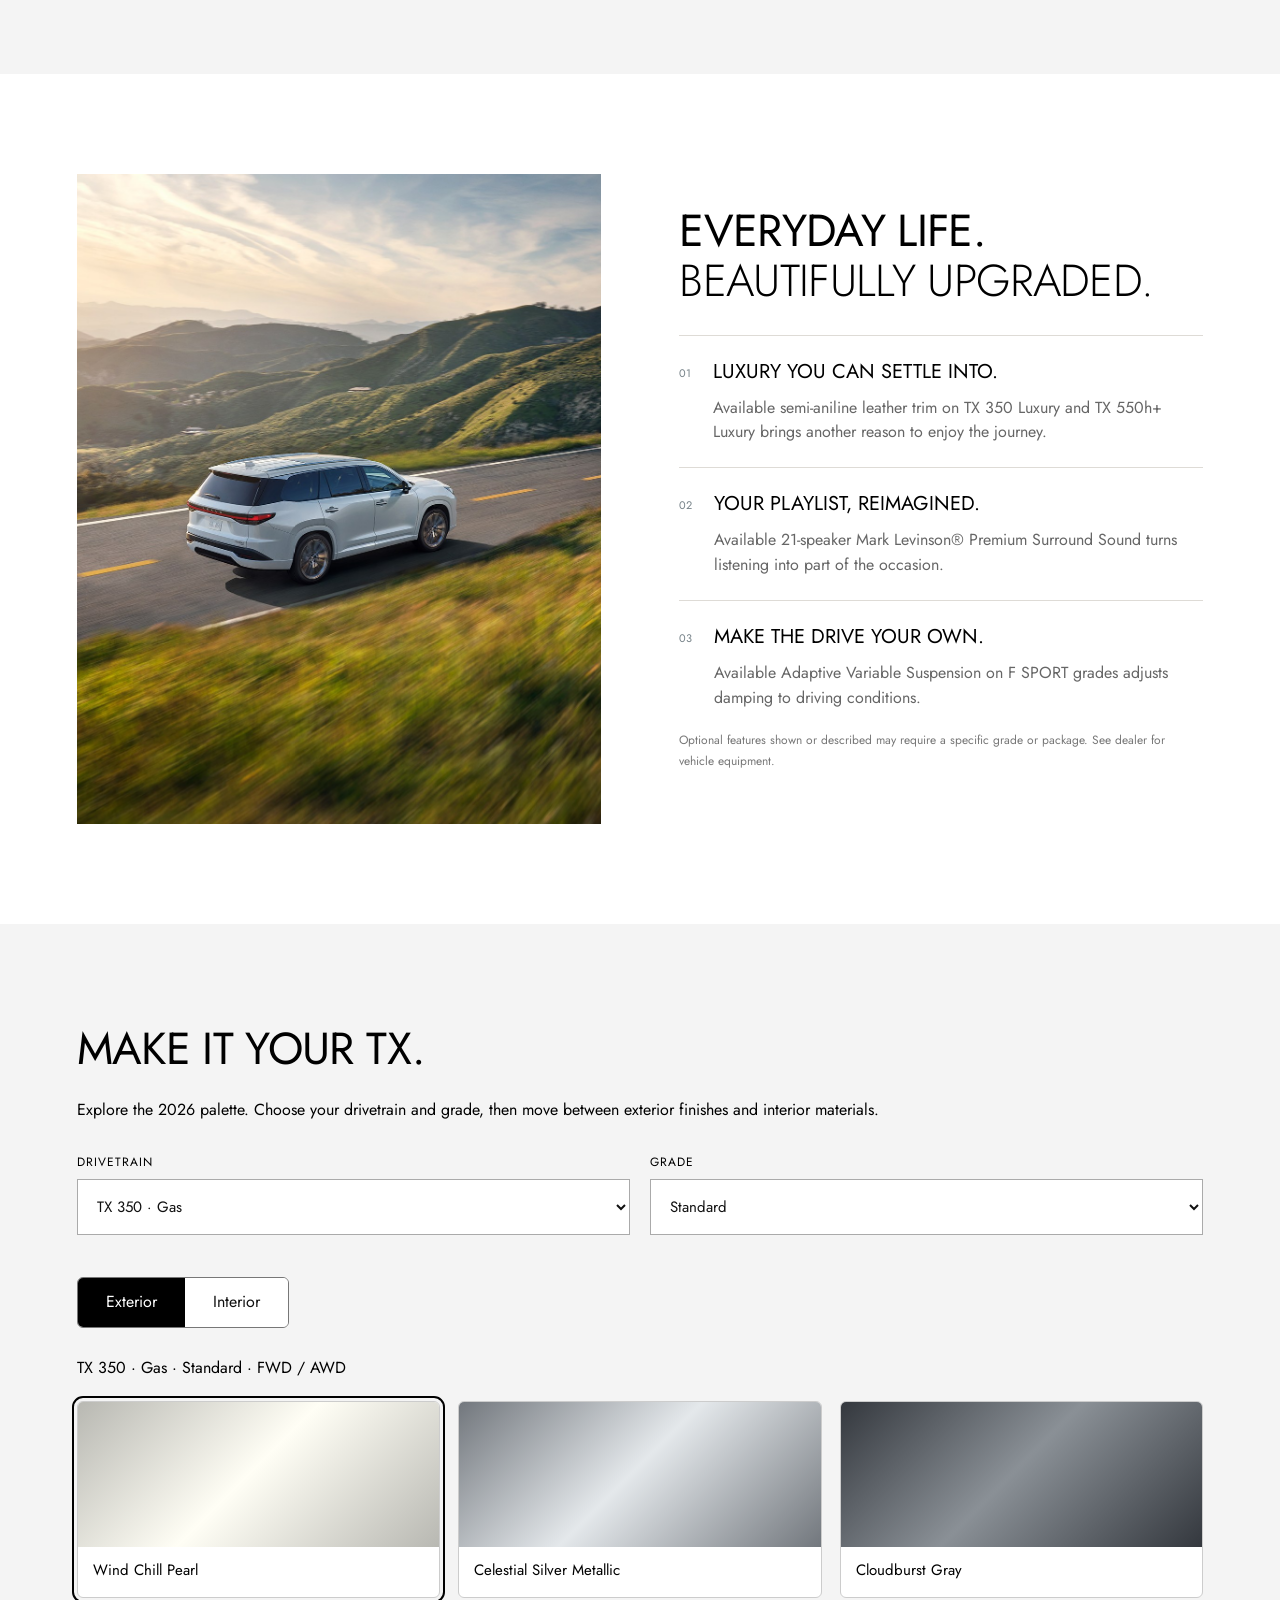
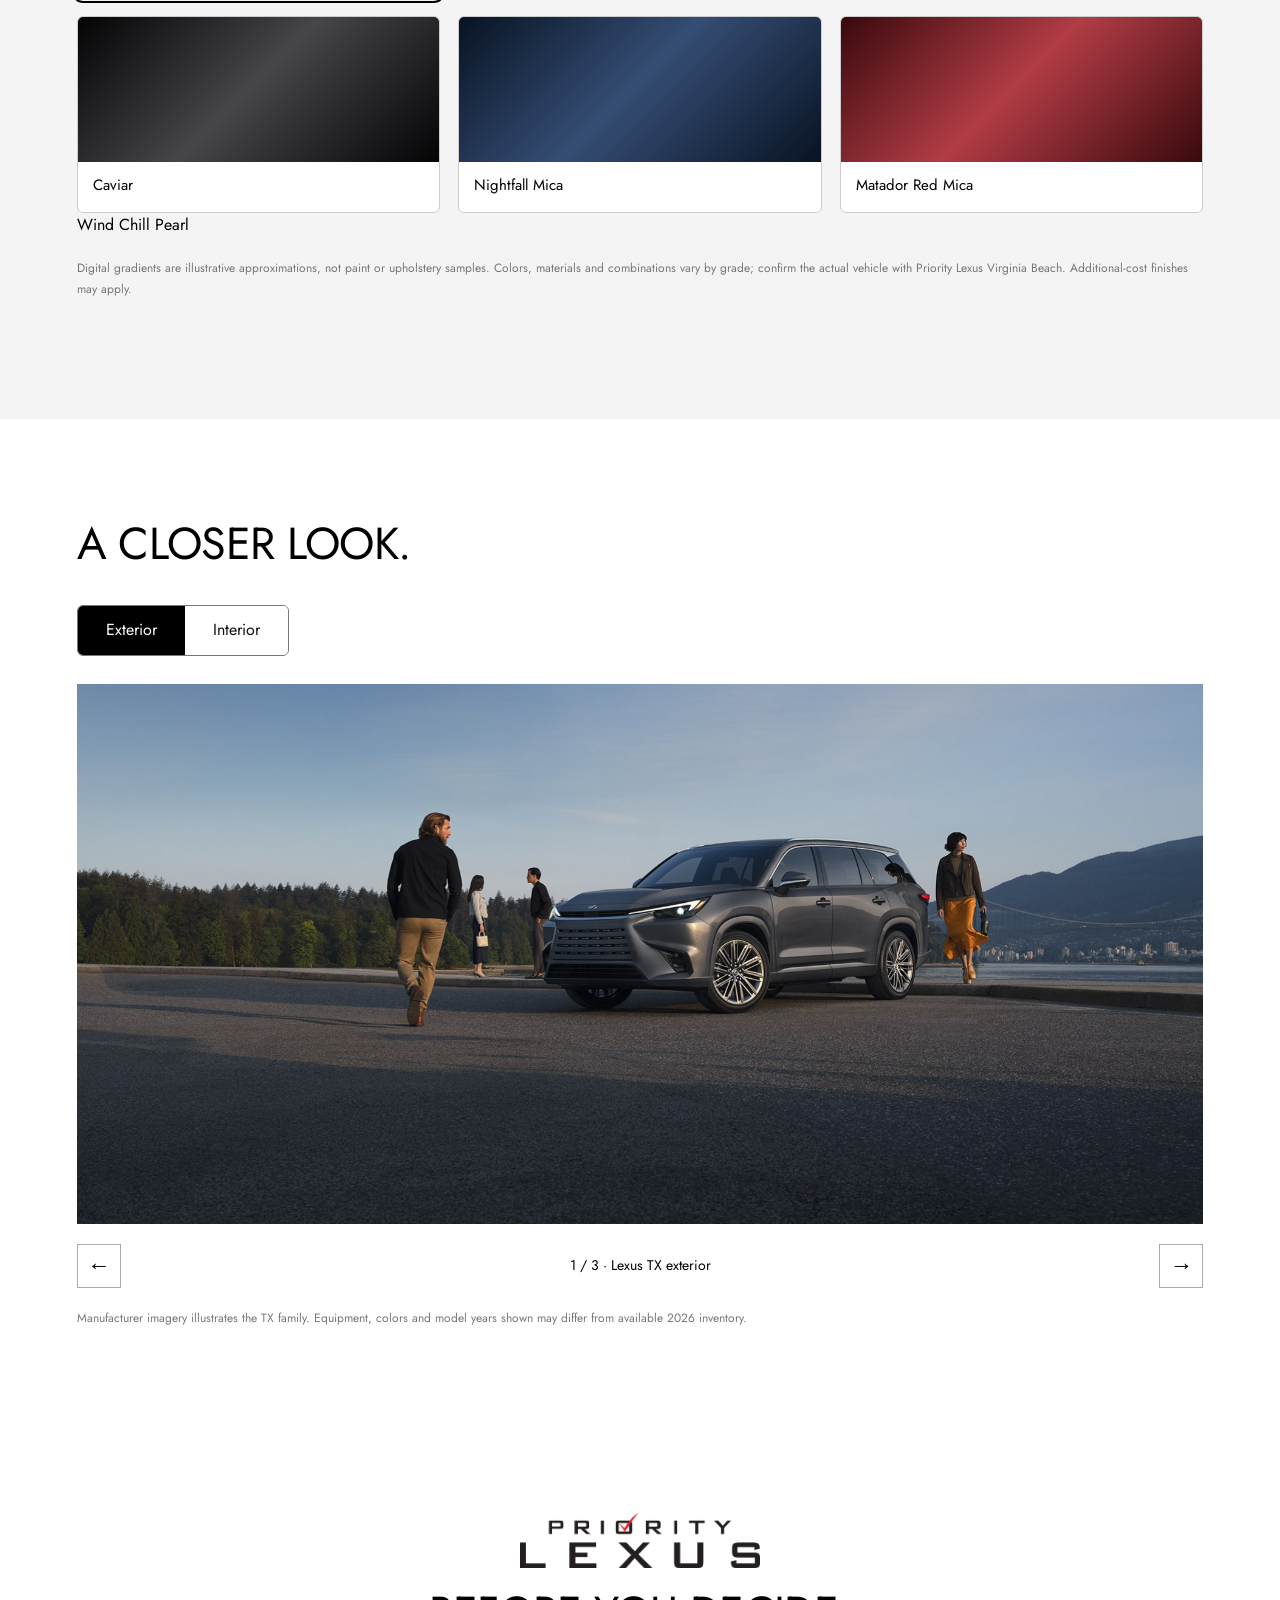
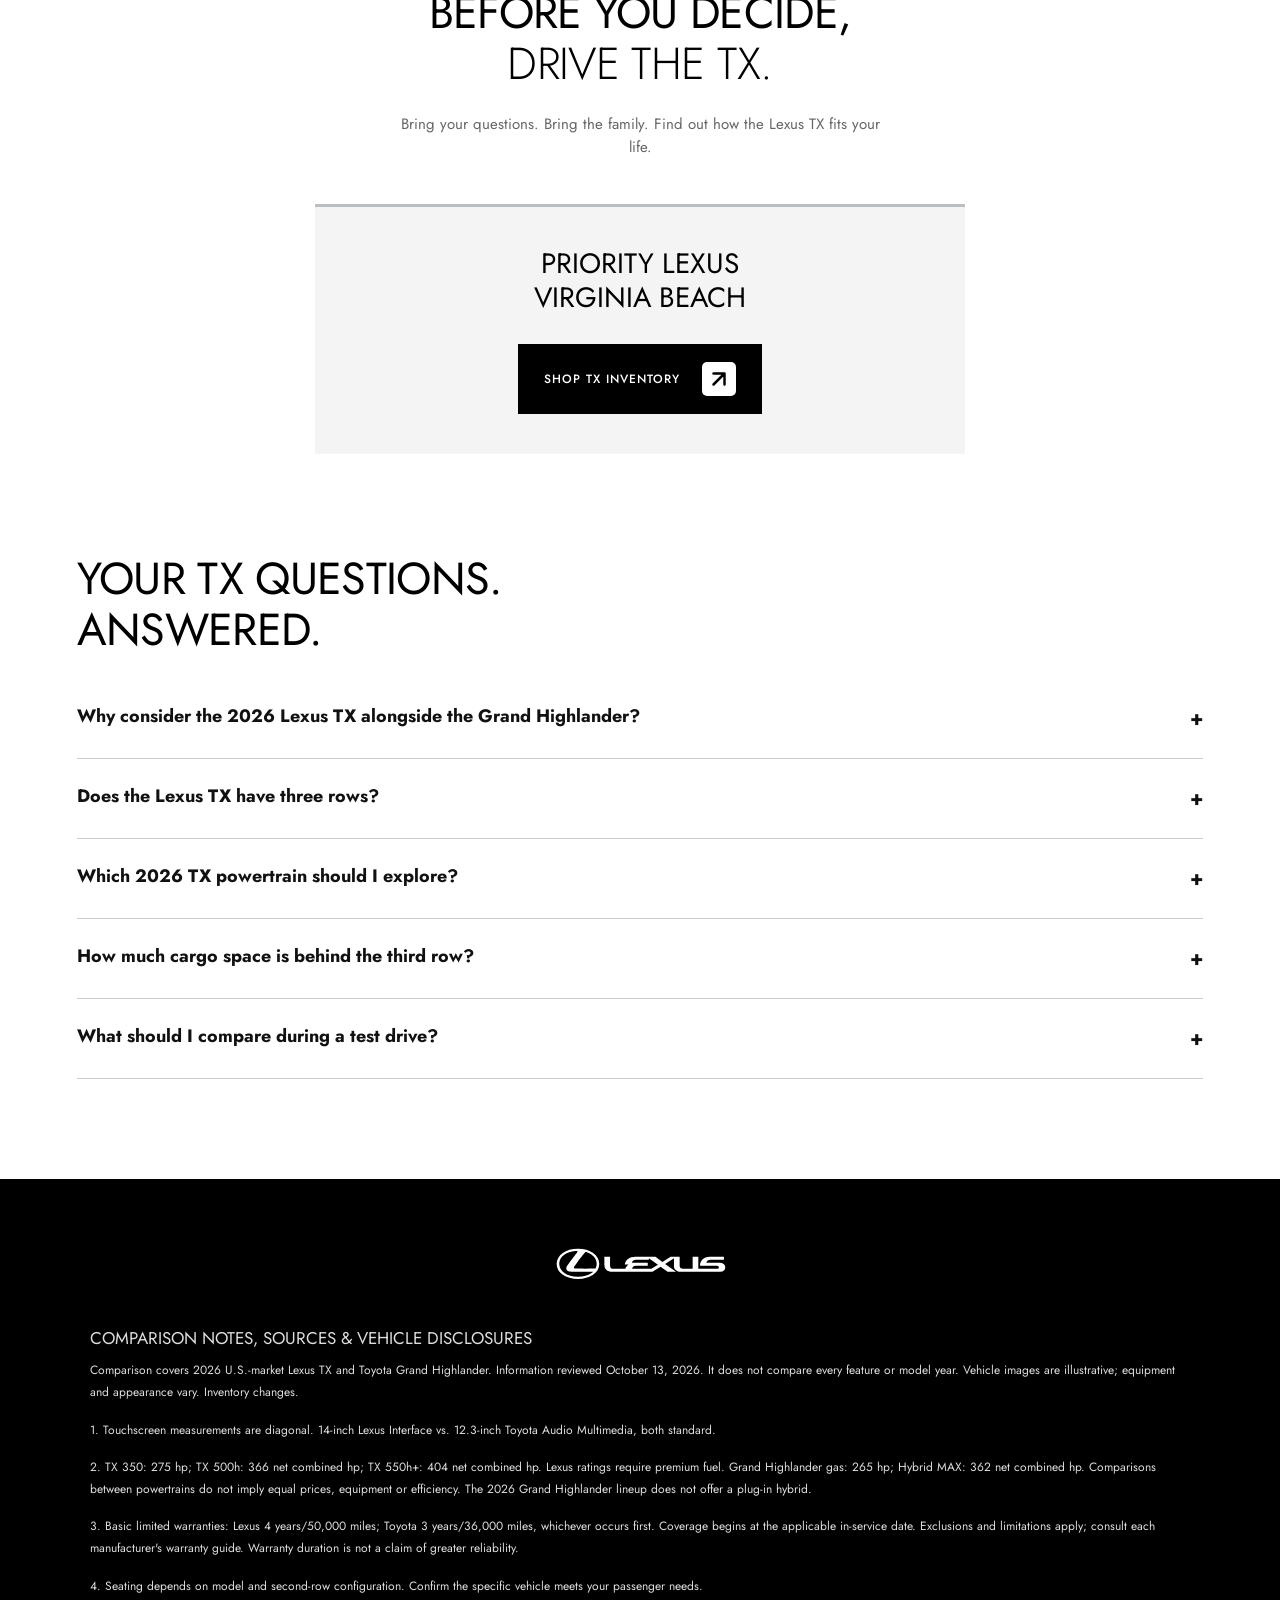
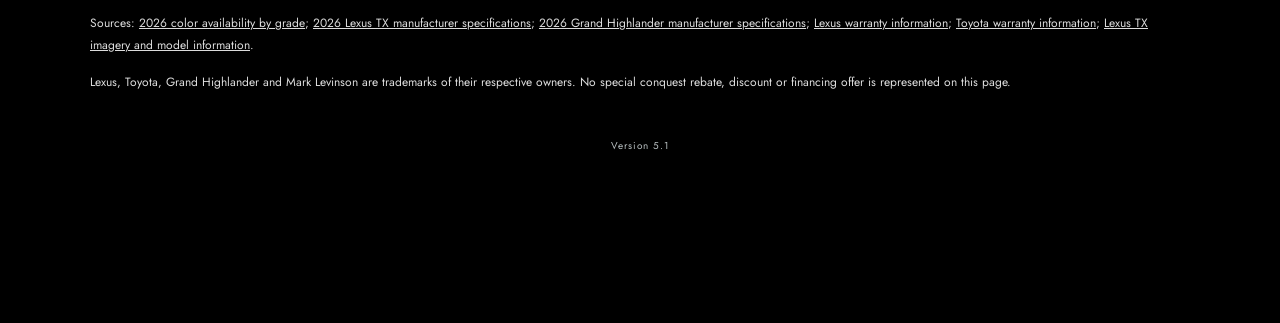
==== commit 9839c404: "Version 5.1" ====
--- a/index.html
+++ b/index.html
@@ -59,7 +59,7 @@
 </head>
 <body id="top">
 <!-- CINEMATIC INTRO: logo → headline → web address; then reverse reveal. -->
-<div class="cinematic-intro" hidden aria-hidden="true"><div class="intro-stage"><img class="intro-logo" data-asset="images/Priority-Lexus-TX-VS-Grand-Highlander-001.png" src="[data-uri]" alt=""><div class="intro-title">LEXUS TX <span>VS.</span><br>TOYOTA GRAND HIGHLANDER</div><p class="intro-url">PRIORITYLEXUS.COM</p></div><button class="intro-skip" type="button">Skip intro</button></div>
+<div class="cinematic-intro" hidden aria-hidden="true"><div class="intro-stage"><img class="intro-logo" data-asset="images/Priority-Lexus-TX-VS-Grand-Highlander-001.png" src="[data-uri]" alt=""><div class="intro-title">LEXUS TX <span>VS.</span><br>TOYOTA GRAND HIGHLANDER</div><p class="intro-url">PRIORITYLEXUSVIRGINIABEACH.COM</p></div><button class="intro-skip" type="button">Skip intro</button></div>
 <a class="skip" href="#main">Skip to content</a>
 <!-- HEADER: Priority Lexus campaign navigation -->
 <header>
@@ -289,7 +289,7 @@
 <div class="locations">
 <article>
 <h3>Priority Lexus<br>Virginia Beach</h3>
-<a class="button" href="https://www.prioritylexusvirginiabeach.com/search/new/?q=TX">Shop TX inventory <span class="arrow-block" aria-hidden="true"><svg viewBox="0 0 24 24" fill="none"><path d="M6 18L18 6M6 6h12v12" stroke="currentColor" stroke-width="2.7" stroke-linecap="round" stroke-linejoin="round"/></svg></span></a>
+<a class="button" href="https://www.prioritylexusvirginiabeach.com/">Shop TX inventory <span class="arrow-block" aria-hidden="true"><svg viewBox="0 0 24 24" fill="none"><path d="M6 18L18 6M6 6h12v12" stroke="currentColor" stroke-width="2.7" stroke-linecap="round" stroke-linejoin="round"/></svg></span></a>
 
 </article>
 
@@ -318,7 +318,7 @@
 <p>Lexus, Toyota, Grand Highlander and Mark Levinson are trademarks of their respective owners. No special conquest rebate, discount or financing offer is represented on this page.</p>
 </div>
 </section>
-</div><div class="page-version">Version 5.0</div></footer>
+</div><div class="page-version">Version 5.1</div></footer>
 <!-- FLOATING TOOLBAR: back to top, fullscreen toggle and refresh. -->
 <aside class="page-tools" aria-label="Page controls"><div><button id="fullscreen-toggle" type="button" aria-label="Enter full screen" aria-pressed="false" title="Enter full screen">⛶</button><button id="refresh-page" type="button" aria-label="Refresh page" title="Refresh page">↻</button><a class="tool-top" href="#top" aria-label="Back to top" title="Back to top">↑</a></div><span id="tool-status" role="status"></span></aside>
 <!-- SCRIPTS: embedded; editable copy in script.js. -->
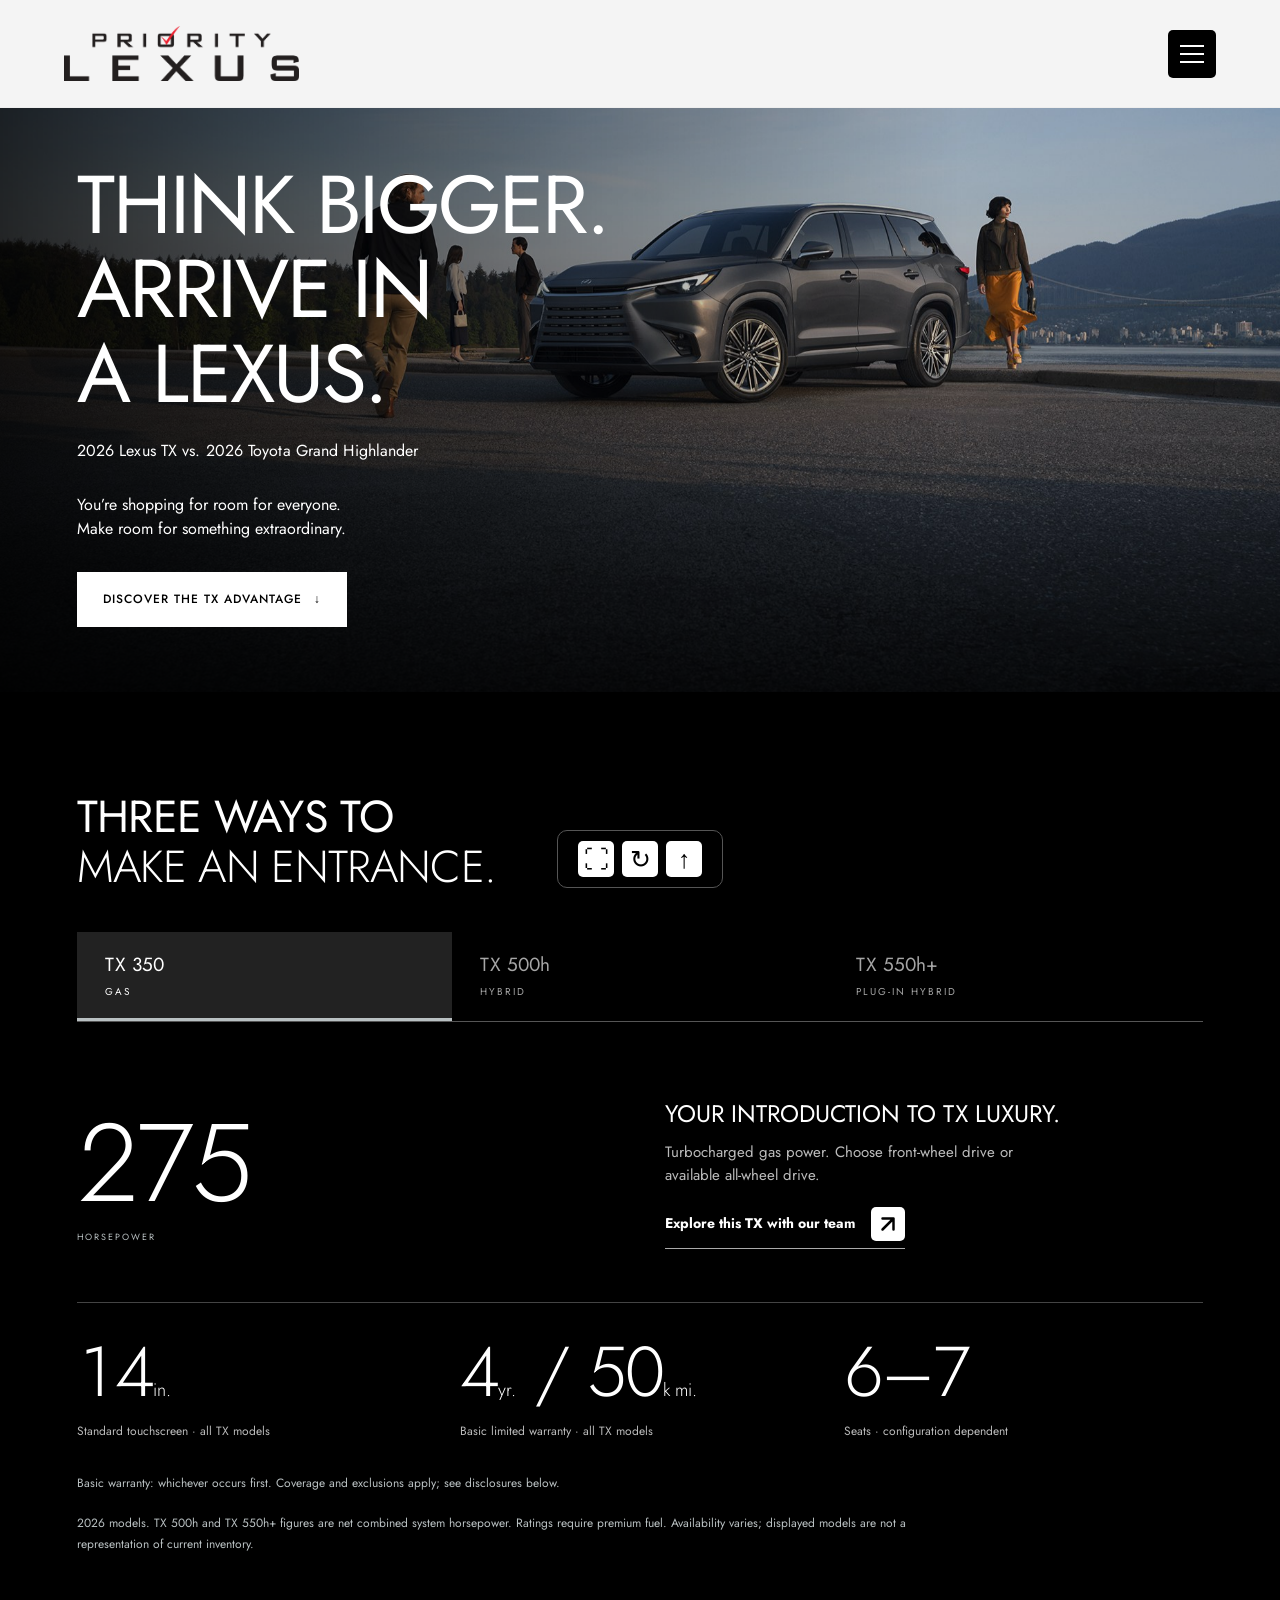
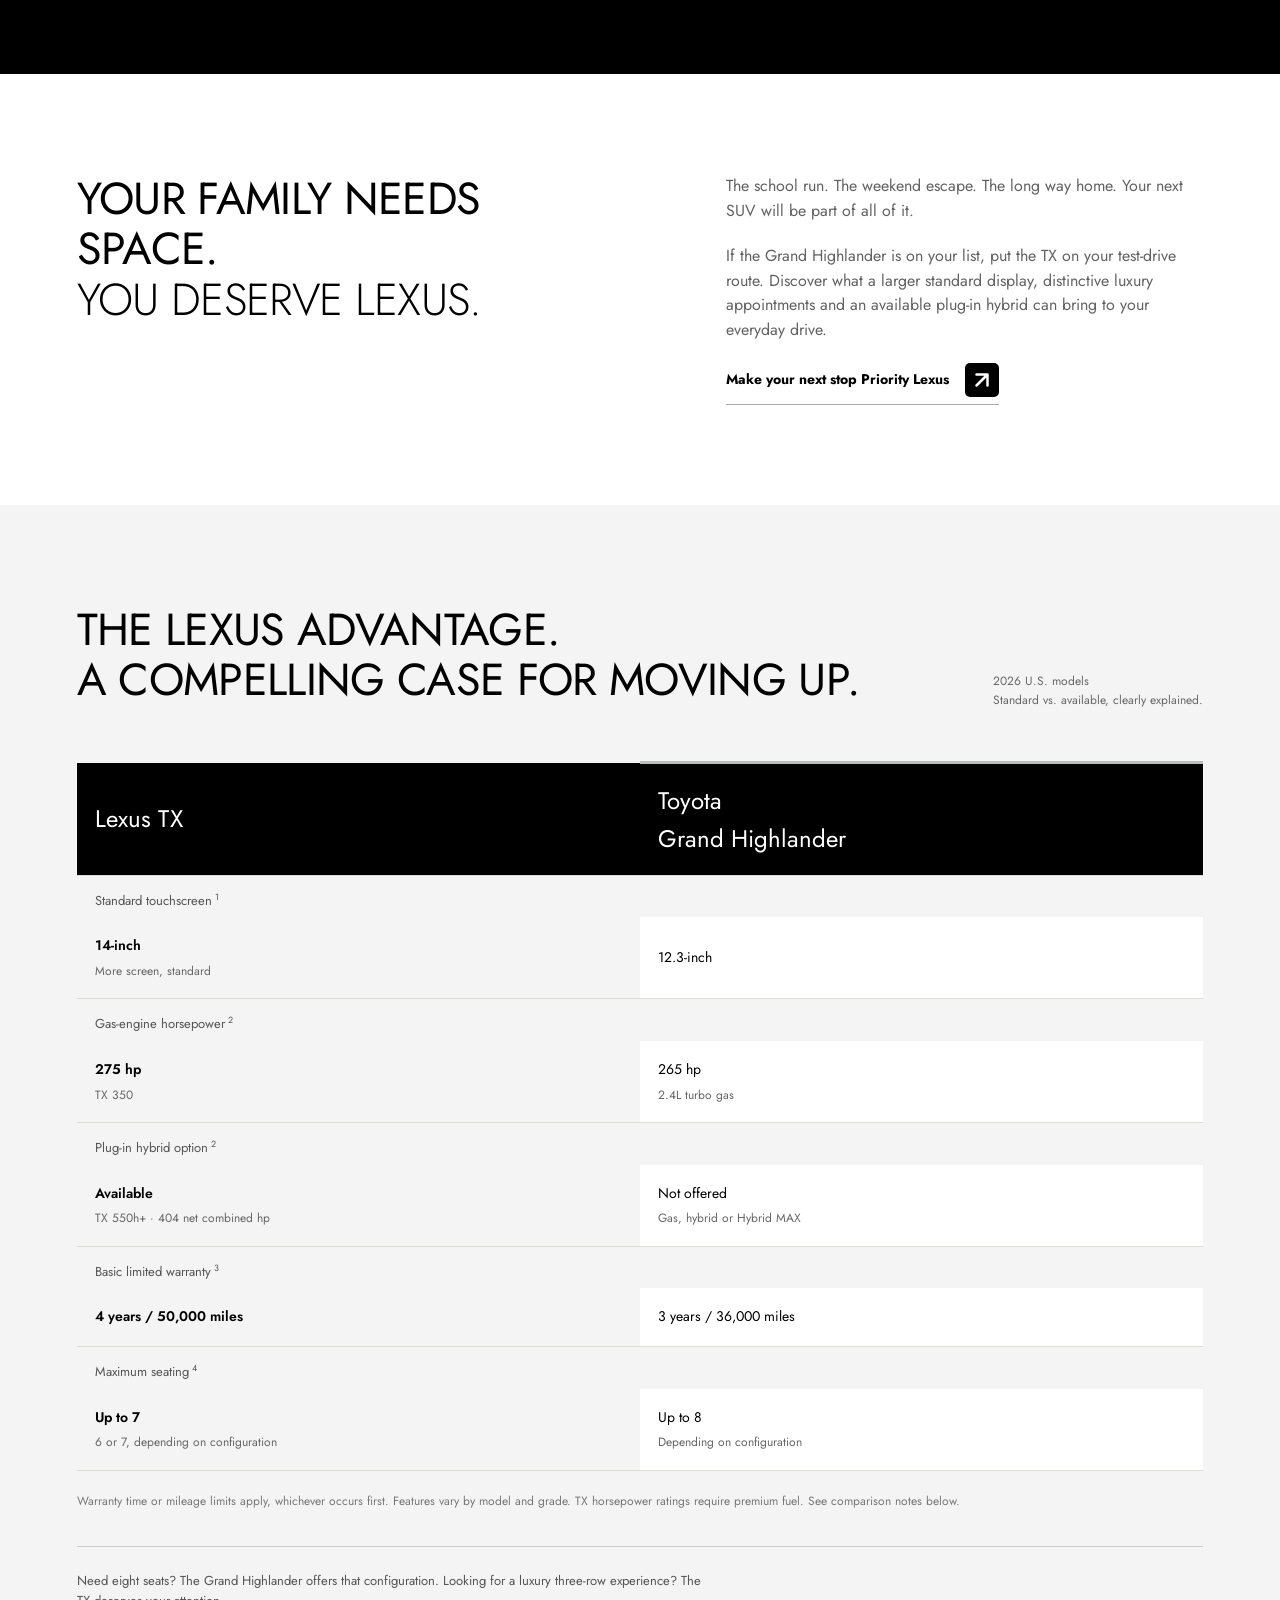
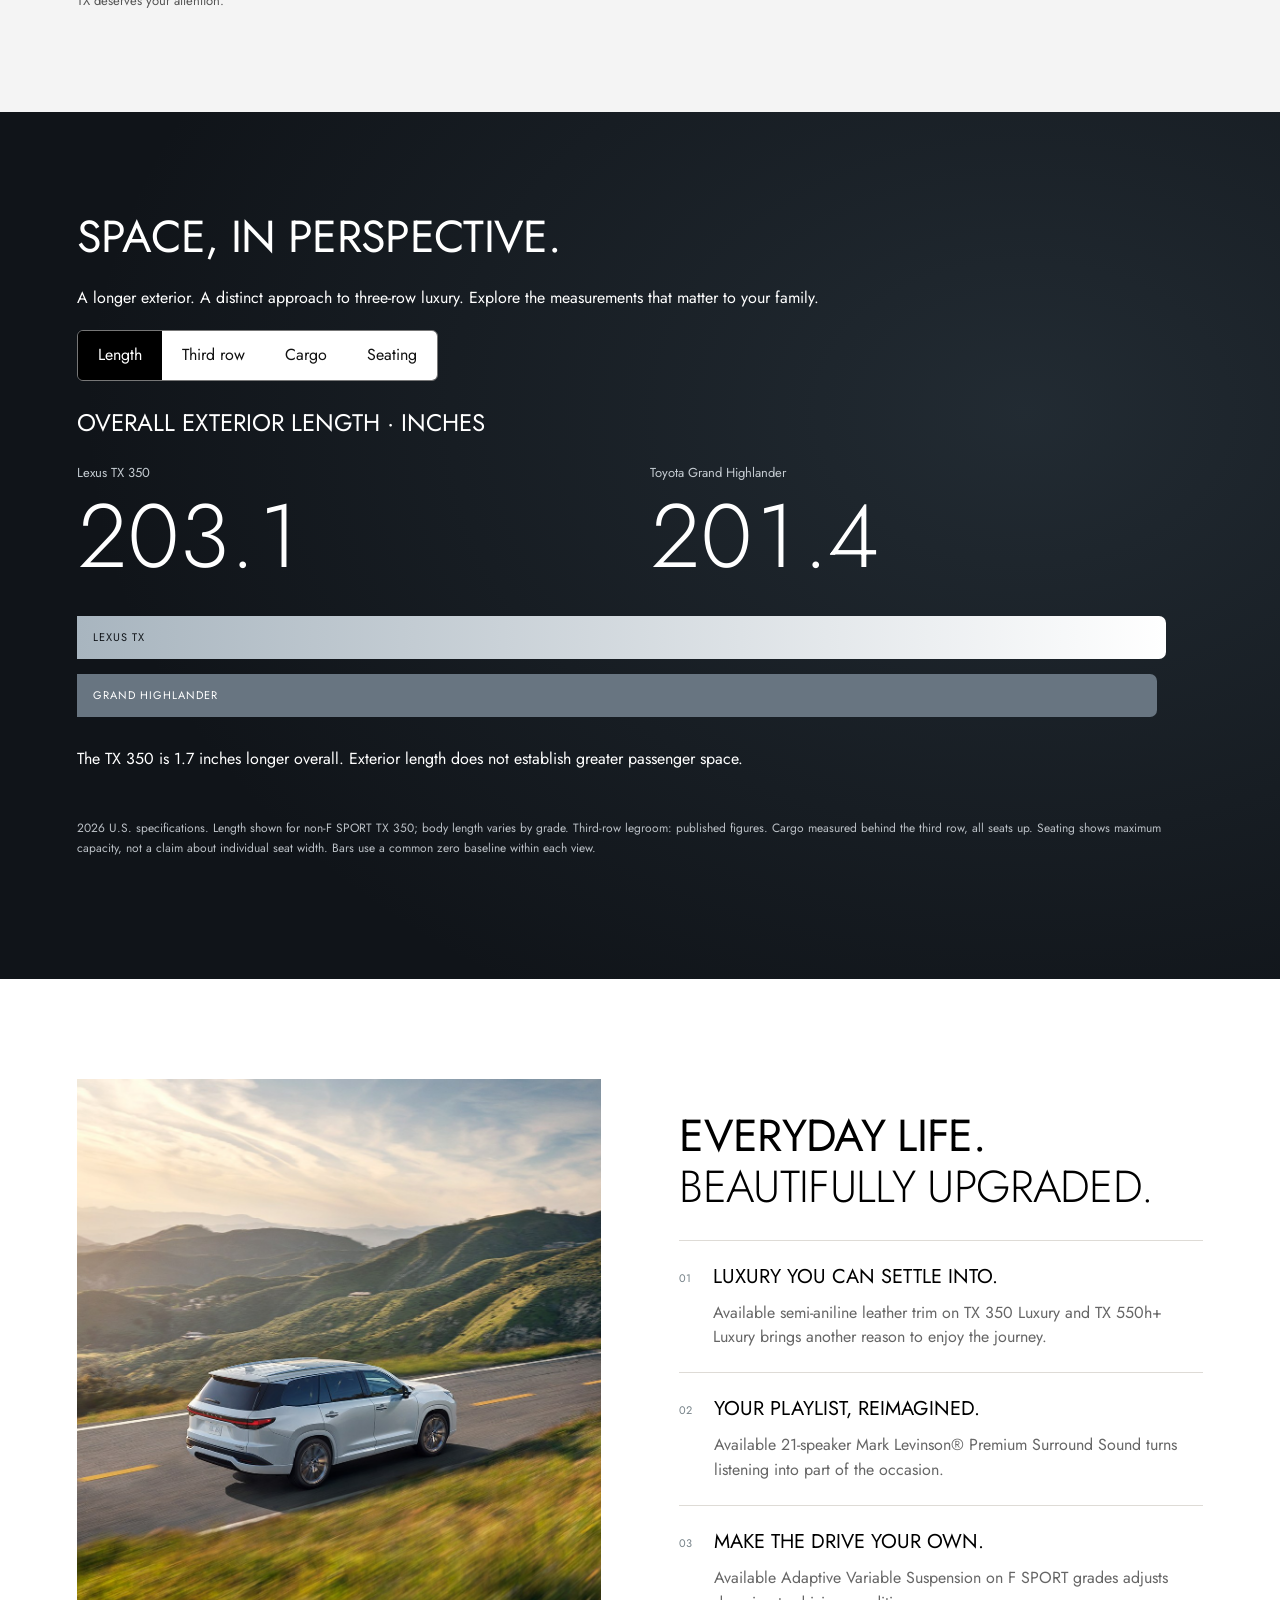
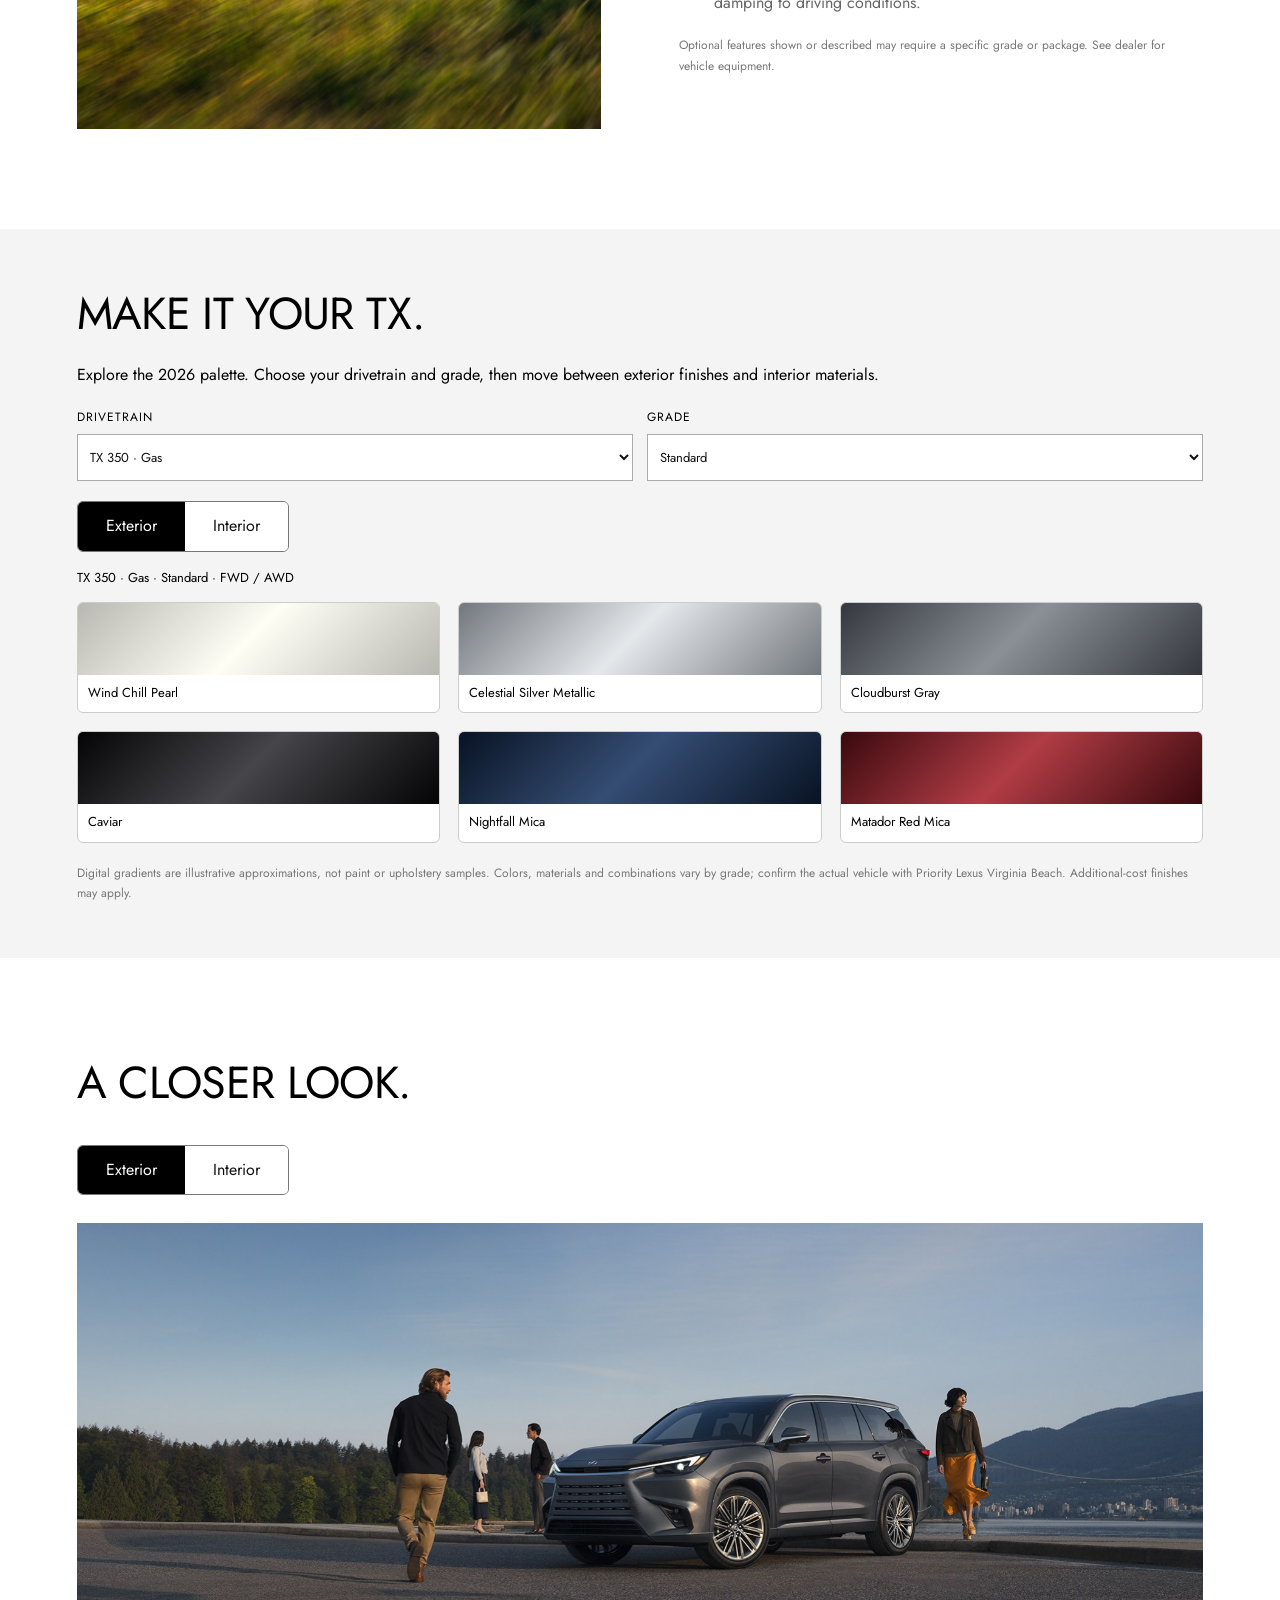
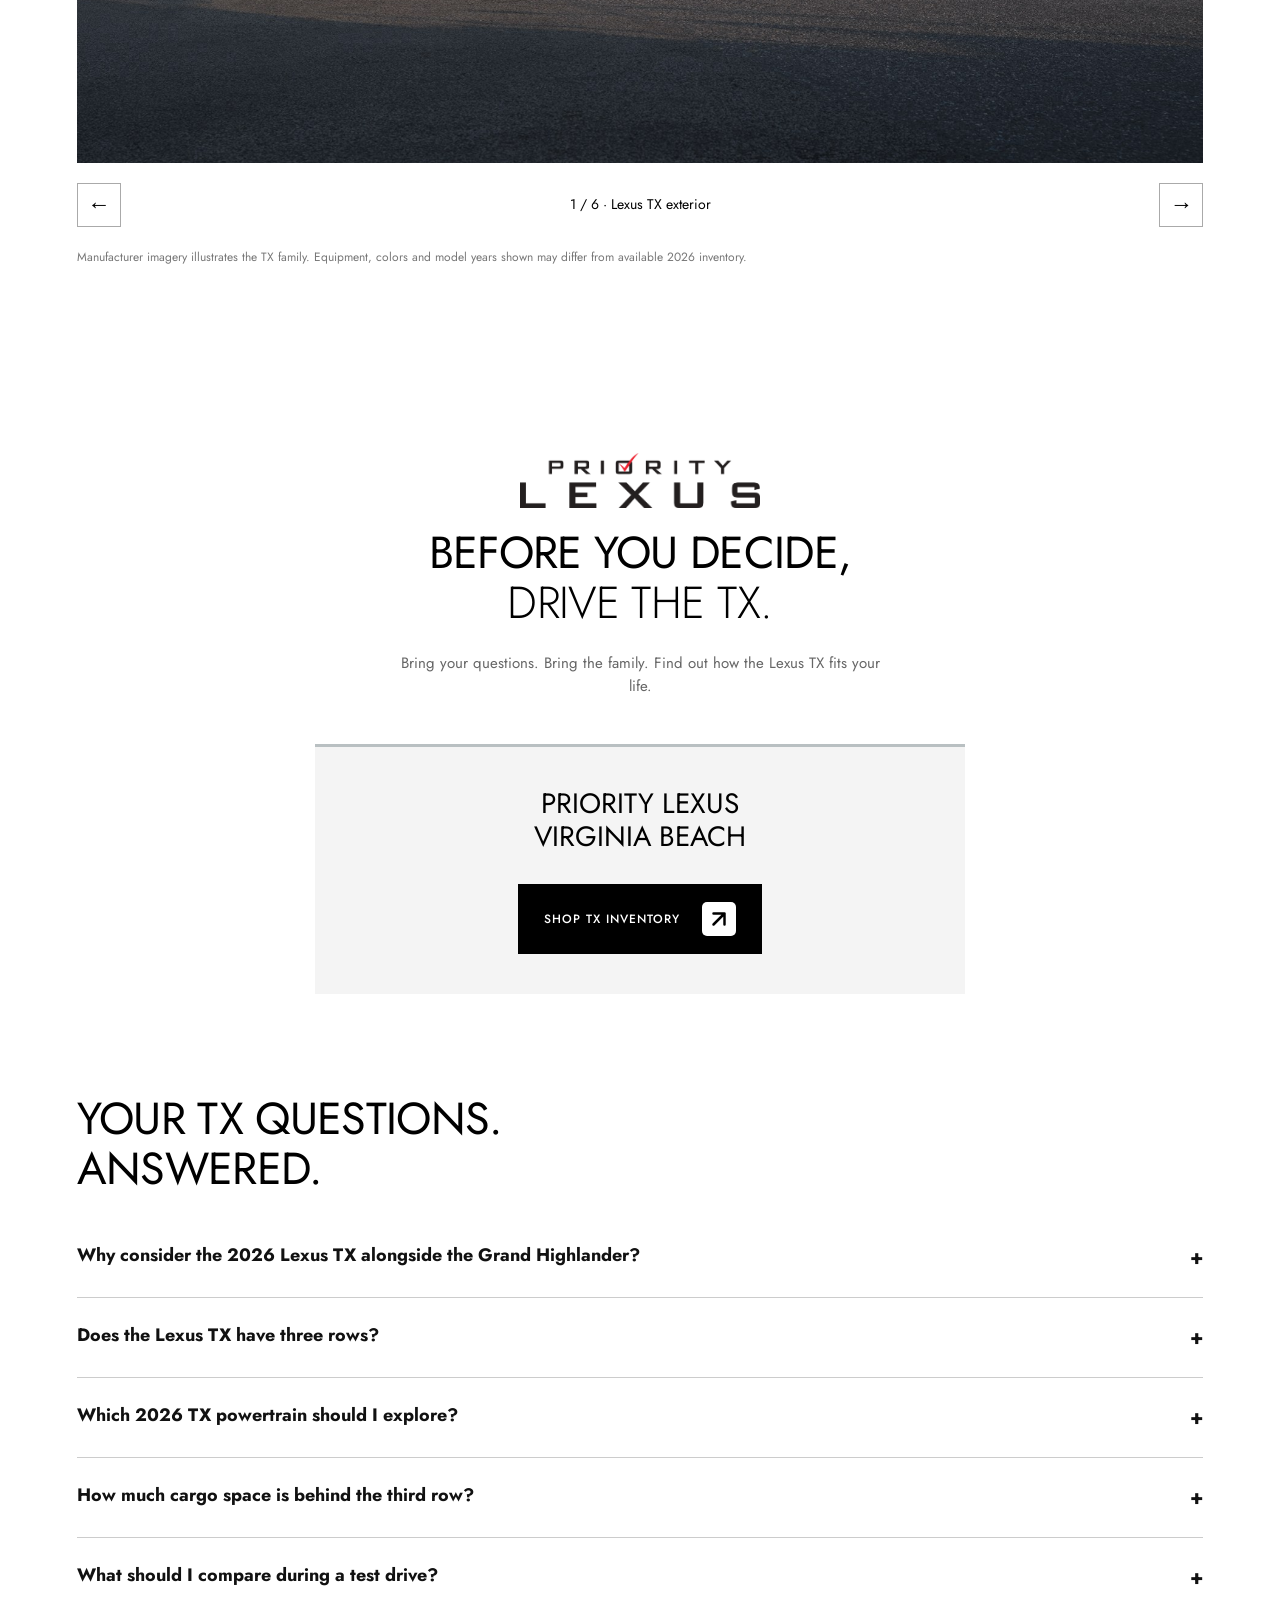
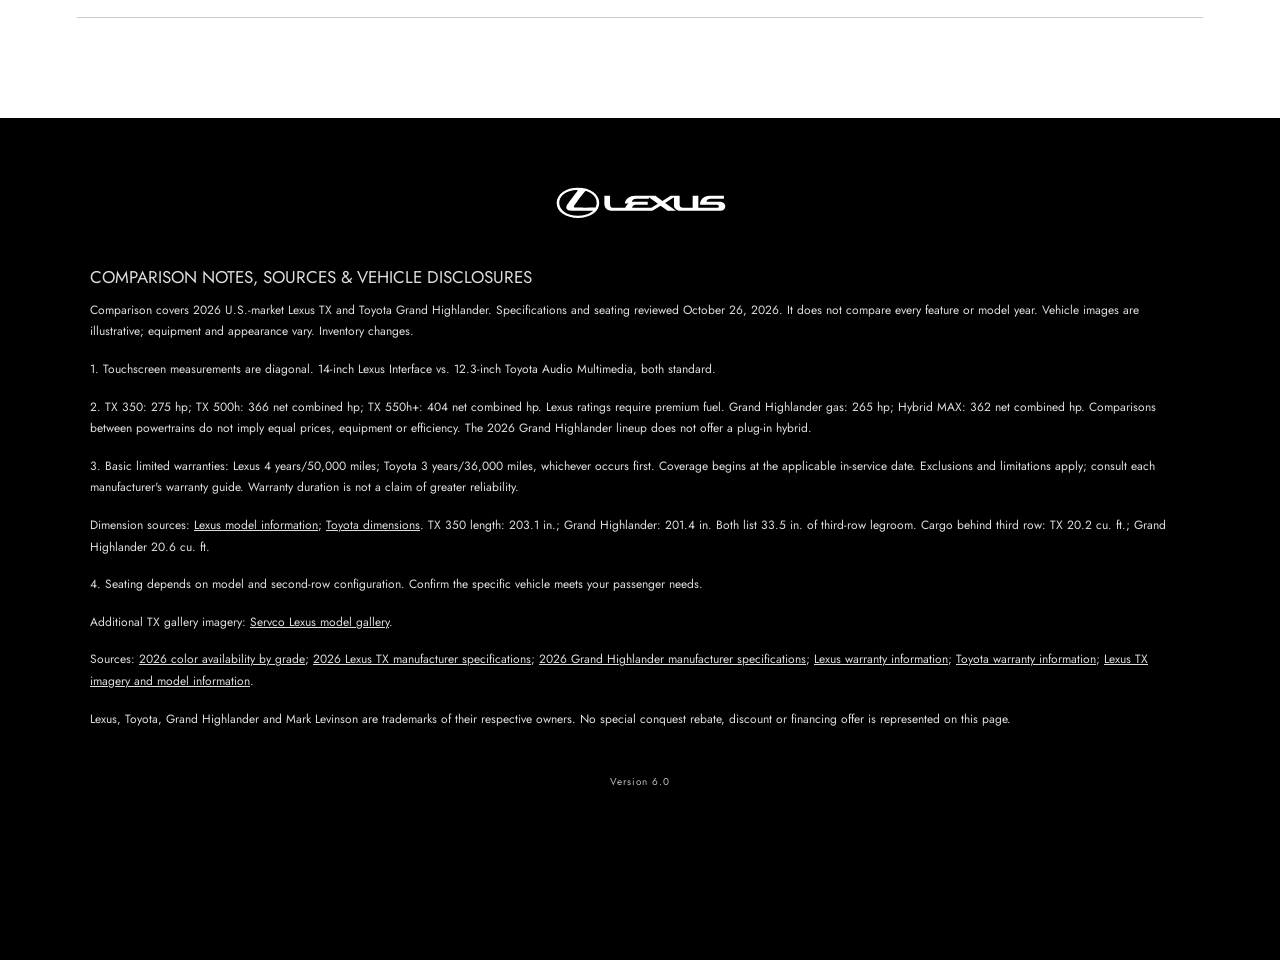
==== commit 13d28097: "Version 6" ====
--- a/index.html
+++ b/index.html
@@ -7,6 +7,9 @@
 <meta name="description" content="Considering a Toyota Grand Highlander? Compare the 2026 Lexus TX's screen, powertrains and warranty, then experience the TX at Priority Lexus.">
 
 <!-- STYLES: embedded for reliable standalone viewing; editable copy in styles.css. -->
+<!-- FIRST PAINT: enable the intro before any page content is parsed; fail open after 5 seconds. -->
+<script>if(!matchMedia('(prefers-reduced-motion: reduce)').matches){document.documentElement.classList.add('intro-playing');setTimeout(()=>document.documentElement.classList.remove('intro-playing'),5000)}</script>
+<style>.intro-playing body{background:#000}.intro-playing body:before{content:"";position:fixed;inset:0;background:#000;z-index:999}.cinematic-intro{display:none}</style>
 <style>@font-face{font-family:Jost;src:url("[data-uri]") format("woff");font-style:normal;font-weight:100 900;font-display:swap}
 :root{--red:#000000;--black:#000000;--cream:#f4f4f4;--gray:#666;--line:#dedbd6}*{box-sizing:border-box}html{scroll-behavior:smooth;scroll-padding-top:100px}body{margin:0;color:var(--black);font-family:Jost,Arial,sans-serif;line-height:1.55;background:#fff}a{color:inherit}button,a{-webkit-tap-highlight-color:transparent}button{font:inherit}a:focus-visible,button:focus-visible,summary:focus-visible,[tabindex]:focus-visible{outline:3px solid #768288;outline-offset:5px}.skip{position:absolute;left:15px;top:-70px;z-index:100;background:white;padding:10px}.skip:focus{top:10px}header{height:96px;display:flex;align-items:center;justify-content:space-between;padding:0 5%;background:#fff;position:sticky;top:0;z-index:10;border-bottom:1px solid #eee}.brand{font-size:24px;letter-spacing:1px;font-weight:800;text-decoration:none;line-height:1.2}.brand span{font-weight:400;border-left:1px solid #bbb;margin-left:8px;padding-left:12px;letter-spacing:3px}.brand small{display:block;font-size:8px;letter-spacing:2.9px;font-weight:400;margin-top:8px}nav{display:flex;align-items:center;gap:30px}nav>a{font-size:12px;text-decoration:none}.button{background:var(--red);color:white;padding:17px 25px;display:inline-flex;justify-content:space-between;align-items:center;gap:25px;text-decoration:none;font-size:12px;font-weight:700;letter-spacing:.35px;border:1px solid var(--red);transition:background .2s,transform .2s}.button:hover{background:#344347;transform:translateY(-2px)}.button.small{padding:13px 20px}.hero{min-height:730px;height:calc(100svh - 96px);max-height:950px;position:relative;background:#303a40;color:white;overflow:hidden}.hero-photo{position:absolute;width:100%;height:100%;object-fit:cover;object-position:66% center}.hero-shade{position:absolute;inset:0;background:linear-gradient(90deg,rgba(0,0,0,.8),rgba(0,0,0,.4) 40%,rgba(0,0,0,.06) 75%),linear-gradient(0deg,rgba(0,0,0,.65),transparent 35%)}.hero-copy{position:relative;padding:75px 6%;max-width:780px;animation:enter 1s both}.eyebrow{font-size:10px;letter-spacing:2.3px;font-weight:700;line-height:1.6;margin:0 0 22px}.red{color:var(--red)}h1{font-size:clamp(60px,6.9vw,106px);line-height:1.01;letter-spacing:-4px;font-weight:400;margin:0 0 25px}h1 em,h2 em{font-family:inherit;font-weight:400}h1 em{color:#ffffff}.hero-copy>p:not(.eyebrow){font-size:16px;margin-bottom:30px}.hero-bottom{position:absolute;bottom:27px;left:6%;right:6%;display:flex;justify-content:space-between;font-size:9px;letter-spacing:2px}.facts{display:grid;grid-template-columns:repeat(3,1fr);background:var(--black);color:white;padding:32px 6%;gap:20px}.facts>div{padding-left:30px;border-left:1px solid #555}.facts strong{font-size:40px;letter-spacing:-1px;font-weight:400}.facts strong span{font-size:17px;margin-left:4px;letter-spacing:0}.facts p{font-size:11px;letter-spacing:.6px;color:#c4c4c4;margin:3px 0}.wrap{max-width:1320px;padding:100px 6%;margin:auto}h2{font-size:clamp(36px,4vw,58px);line-height:1.12;letter-spacing:-1.7px;font-weight:400;margin:0 0 24px}h3{font-weight:400;margin:0 0 12px;font-size:24px;line-height:1.2}p{margin:0 0 20px}sup{font-size:9px;margin-left:3px}.split{display:grid;grid-template-columns:1.15fr 1fr;gap:9%}.split p{font-size:15px;color:#626262}.text-link{font-size:12px;font-weight:700;text-decoration:none;border-bottom:1px solid #aaa;padding-bottom:7px;display:inline-block}.text-link:hover{color:var(--red)}.comparison{background:var(--cream)}.section-top{display:flex;align-items:end;justify-content:space-between;margin-bottom:35px}.side-note{font-size:11px;color:#666}.table-scroll{overflow:auto}table{width:100%;border-collapse:collapse;min-width:570px;text-align:left;font-size:14px}th,td{padding:25px 25px;border-bottom:1px solid var(--line);width:33.33%;vertical-align:middle}thead th{font-size:25px;font-weight:400}thead th:first-child{font-size:12px;letter-spacing:1px}thead th:nth-child(2){background:var(--black);color:white;border-top:3px solid var(--red)}thead .eyebrow{display:block;font-size:8px;color:#B9C0C2;margin-bottom:7px}tbody th{font-size:13px;font-weight:400}tbody td:nth-child(2){background:#fff}td b{font-weight:600}td small{display:block;font-size:10px;color:#666;margin-top:5px}.fine{font-size:10px;line-height:1.7;color:#777;margin-top:20px}.honest{display:flex;gap:30px;border-top:1px solid #ccc;margin-top:35px;padding-top:24px;align-items:start}.honest>span{font-size:9px;letter-spacing:1.3px;white-space:nowrap;margin-top:4px}.honest p{font-size:13px;color:#555;max-width:640px;margin:0}.experience{display:grid;grid-template-columns:1fr 1fr;gap:7%;align-items:center}.experience-photo{position:relative;height:650px;background:#ddd}.experience-photo img{width:100%;height:100%;object-fit:cover}.experience-photo>span{position:absolute;bottom:0;left:0;right:0;background:linear-gradient(transparent,#000a);padding:60px 25px 25px;color:white;font-size:9px;letter-spacing:2px}.feature{display:flex;gap:22px;border-top:1px solid var(--line);padding:24px 0 0;margin-top:22px}.feature>span{font-size:11px;color:var(--red);padding-top:5px}.feature h3{font-size:20px}.feature p{font-size:13px;color:#666;margin:0}.power{background:var(--black);color:white}.power h2{max-width:600px}.power .eyebrow{color:#B9C0C2}.power-tabs{display:flex;border-bottom:1px solid #555;margin-top:40px}.power-tabs button{background:none;border:0;border-bottom:3px solid transparent;color:#a6a6a6;padding:18px 28px;cursor:pointer;font-size:19px;text-align:left;flex:1}.power-tabs button small{display:block;font-size:8px;letter-spacing:2px;margin-top:5px}.power-tabs button[aria-selected=true]{color:white;border-bottom-color:var(--red);background:#222}.power-tabs button:hover{background:#282828}#power-panel{display:grid;grid-template-columns:1fr 1fr;gap:50px;align-items:center;min-height:280px;padding-top:25px}.power-number{display:block;font-size:110px;letter-spacing:-5px;line-height:1.1;font-weight:400}#power-unit{font-size:9px;letter-spacing:2px;color:#B9C0C2}#power-desc{font-size:15px;color:#bbb;max-width:380px}.power .text-link{color:white}.power .fine{color:#aaa;max-width:900px}.visit{text-align:center}.visit>p:not(.eyebrow){color:#666;max-width:490px;margin:0 auto 45px;font-size:15px}.locations{display:grid;grid-template-columns:1fr 1fr;gap:30px;text-align:left}.locations article{padding:40px;background:var(--cream);border-top:3px solid var(--red)}.locations h3{font-size:31px;margin:18px 0 30px}.locations .text-link{display:table;margin-top:22px;font-size:11px}.locations .eyebrow{font-size:9px;color:#777}.notes{padding-top:0;padding-bottom:55px}details{border-top:1px solid var(--line);border-bottom:1px solid var(--line);font-size:11px;color:#666}summary{padding:23px 0;cursor:pointer;list-style:none;font-weight:bold;display:flex;justify-content:space-between}summary span{font-size:20px}details>div{padding:10px 0 20px;max-width:1050px;font-size:10px;line-height:1.8}details a{text-underline-offset:3px}footer{background:#171818;color:#ddd;padding:45px 6%;display:flex;align-items:center;justify-content:space-between}footer .brand{font-size:19px}footer p{font-size:8px;letter-spacing:2px;margin:0}footer>a:last-child{font-size:10px}.mobile-cta{display:none}.reveal{transition:opacity .75s,transform .75s}.js-motion .reveal:not(.visible){opacity:0;transform:translateY(20px)}@keyframes enter{from{opacity:0;transform:translateY(18px)}to{opacity:1;transform:none}}@media(min-width:1500px){.hero-copy{padding-top:110px}}@media(max-width:800px){header{height:80px}.brand{font-size:18px}.brand small{font-size:6px;letter-spacing:1.8px}nav>a:not(.button){display:none}nav .button.small{font-size:10px;padding:11px 13px}.hero{height:760px;min-height:0;max-height:1000px}.hero-copy{padding-top:55px;max-width:600px}.hero-photo{object-position:62% center}.hero-shade{background:linear-gradient(90deg,#000b,#0002),linear-gradient(0deg,#0009,transparent)}h1{font-size:72px;letter-spacing:-3px}.hero .eyebrow{max-width:240px;font-size:8px}.hero-bottom span:last-child{display:none}.facts{padding:25px 5%;gap:10px}.facts>div{padding-left:12px}.facts strong{font-size:28px}.facts strong span{font-size:10px}.facts p{font-size:9px}.wrap{padding:65px 6%}.split,.experience{grid-template-columns:1fr;gap:25px}.section-top{display:block}.side-note{margin-top:20px}.experience-photo{height:400px}.experience-copy{margin-top:15px}.honest{display:block}.honest>span{display:block;margin-bottom:12px}#power-panel{gap:25px}.power-number{font-size:84px}.power-tabs button{padding:15px 10px;font-size:16px}.power-tabs button small{font-size:7px;letter-spacing:1px}.locations{gap:15px}.locations article{padding:25px 20px}.locations h3{font-size:25px}.locations .button{font-size:10px;padding:15px;gap:10px}.notes{padding-top:0}footer{padding-bottom:90px;gap:25px;flex-wrap:wrap}.mobile-cta{display:flex;position:fixed;bottom:0;left:0;right:0;z-index:11;justify-content:center;padding-bottom:calc(15px + env(safe-area-inset-bottom));border:0}body{padding-bottom:20px}}@media(max-width:480px){h1{font-size:62px}.hero{height:690px}.hero-copy>p:not(.eyebrow){font-size:14px}.hero-photo{object-position:60% center}.facts strong{font-size:23px}.facts strong span{font-size:8px}.facts p{font-size:8px}.locations{grid-template-columns:1fr}.locations article{padding:30px}#power-panel{grid-template-columns:1fr;gap:20px;padding:30px 0}.power-number{font-size:85px}.experience-photo{height:350px}th,td{padding:20px 16px}.hero-bottom{font-size:7px}.hero-copy .button{font-size:11px}footer p{display:none}}@media(prefers-reduced-motion:reduce){html{scroll-behavior:auto}*,*:before,*:after{animation:none!important;transition:none!important}.js-motion .reveal:not(.visible){opacity:1;transform:none}}
 /* Keep the vehicle visible beneath the message on narrow screens. */
@@ -55,31 +58,35 @@
 header .master-brand img{width:235px;height:auto;max-height:65px;object-fit:contain}.hero{height:auto;min-height:0;max-height:none}.hero-copy{padding:55px 6% 65px}.hero-photo{object-position:66% 65%}.locations{grid-template-columns:1fr;max-width:650px;margin:auto}.locations article{text-align:center}.table-scroll{overflow:visible}table{min-width:0;table-layout:fixed}th,td{width:50%;padding:18px;overflow-wrap:anywhere}thead th{font-size:24px}thead th:first-child{font-size:24px;letter-spacing:0;background:#000;color:#fff}.feature-label th{width:100%;font-size:13px;padding:14px 18px 6px;border-bottom:0;text-align:left;color:#555}.disclosures h3{font-size:17px}.disclosures p{line-height:1.8}.color-controls{display:flex;gap:20px;margin:30px 0}.color-controls label{display:grid;gap:8px;flex:1;font-size:12px;text-transform:uppercase;letter-spacing:1px}.color-controls select{font:inherit;font-size:15px;padding:15px;border:1px solid #aaa;background:#fff;color:#111;max-width:100%}.segmented{display:inline-flex;border:1px solid #777;border-radius:6px;overflow:hidden;margin:12px 0 28px}.segmented button{padding:12px 28px;border:0;background:#fff;color:#111;cursor:pointer}.segmented button[aria-pressed=true]{background:#000;color:#fff}.swatches{display:grid;grid-template-columns:repeat(3,1fr);gap:18px}.swatch{padding:0 0 15px;background:#fff;border:1px solid #ccc;text-align:left;cursor:pointer;overflow:hidden;border-radius:6px}.swatch[aria-pressed=true]{outline:2px solid #000;outline-offset:3px}.swatch i{display:block;height:145px;background:var(--swatch)}.swatch span{display:block;padding:12px 15px 0;font-size:15px}.colors{background:#f4f4f4}.gallery-frame{height:540px;overflow:hidden;background:#eee}.gallery-frame img{width:100%;height:100%;object-fit:cover;display:block}.gallery-nav{display:flex;align-items:center;justify-content:space-between;gap:20px;margin-top:20px}.gallery-nav p{margin:0;font-size:14px}.gallery-nav button{width:44px;height:44px;border:1px solid #aaa;background:#fff;cursor:pointer;font-size:23px}.experience-photo{overflow:hidden}.parallax-image{will-change:transform}
 @media(max-width:600px){header .master-brand img{width:175px;max-height:50px}.hero-copy{padding:35px 6% 45px}.hero-copy h1{font-size:48px}.hero-photo{object-position:62% 65%}.hero{min-height:0;height:auto}.hero-shade{background:linear-gradient(90deg,#000d,#0006)}th,td{padding:12px 10px;font-size:13px}thead th,thead th:first-child{font-size:19px}.feature-label th{font-size:12px}.swatches{grid-template-columns:repeat(2,1fr);gap:12px}.swatch i{height:110px}.color-controls{flex-direction:column;gap:14px}.gallery-frame{height:290px}.segmented button{padding:12px 24px}}
 @media(prefers-reduced-motion:reduce){.parallax-image{transform:none!important;will-change:auto}}
+
+/* VERSION 6: fast first-paint intro, section menu, unified specs and compact palette. */
+.intro-playing .cinematic-intro{display:flex;animation:intro-cover .5s 3.7s both}.intro-logo{animation:intro-in .45s .05s forwards,intro-out .3s 2.9s forwards}.intro-title{animation:intro-in .45s .35s forwards,intro-shine .65s 1.2s forwards,intro-out .3s 3.15s forwards}.intro-url{font-size:clamp(9px,2vw,12px);letter-spacing:.17em;animation:intro-in .4s .65s forwards,intro-out .3s 3.4s forwards}.intro-playing body:before{animation:intro-cover .5s 3.7s both}
+.menu-toggle{width:48px;height:48px;display:flex;flex-direction:column;justify-content:center;gap:6px;padding:12px;background:#000;border:0;border-radius:5px;cursor:pointer}.menu-toggle span{height:2px;width:24px;background:#fff;display:block}#section-menu{position:absolute;right:4%;top:calc(100% + 8px);width:min(330px,92vw);background:#000;color:#fff;border-radius:8px;padding:12px;box-shadow:0 12px 35px #0004;display:grid;gap:0}#section-menu[hidden]{display:none}#section-menu a{display:block;padding:11px 16px;font-size:14px;border-bottom:1px solid #333}#section-menu a:hover{background:#292929}
+.model-facts{display:grid;grid-template-columns:repeat(3,1fr);gap:24px;border-top:1px solid #444;padding-top:30px}.model-facts strong{font-size:clamp(44px,5.5vw,80px);line-height:1.1;font-weight:300;letter-spacing:-2px;white-space:nowrap}.model-facts small{font-size:18px;letter-spacing:0}.model-facts p{font-size:12px;color:#bbb;margin:12px 0}.power-number,.model-facts strong,.space-values strong{font-variant-numeric:tabular-nums}
+.colors{padding-top:60px;padding-bottom:55px}.color-controls{margin:20px 0;gap:14px}.color-controls label{min-width:0}.color-controls select{width:100%;min-width:0;padding:12px 8px;font-size:13px}.swatch{cursor:default;padding-bottom:9px}.swatch i{height:72px}.swatch span{padding:8px 10px 0;font-size:13px}.swatch:hover{transform:none;box-shadow:none}.colors .segmented{margin:0 0 16px}.colors #palette-context{font-size:13px;margin-bottom:14px}.colors .fine{margin-bottom:0}
+.space{position:relative;overflow:hidden;background:#101419;color:#fff}.space:before{content:'';position:absolute;inset:-100px 0;background:radial-gradient(ellipse at 80% 30%,#536a7944,transparent 65%);transform:translateY(var(--glow-y,0px));pointer-events:none}.space .wrap{position:relative}.space .fine{color:#bbc0c6}.space-tabs{display:flex;width:fit-content;flex-wrap:wrap}.space-tabs button{padding:12px 20px}.space-values{display:grid;grid-template-columns:1fr 1fr;gap:20px;margin:25px 0}.space-values span{display:block;font-size:13px;color:#c4cbd1}.space-values strong{font-size:clamp(48px,7vw,90px);font-weight:300;line-height:1.2}.measure-track{display:grid;gap:15px;margin:25px 0 30px}.measure-track>div{background:linear-gradient(90deg,#a8b5bf,#fff);color:#101419;padding:13px 16px;transition:width .85s cubic-bezier(.2,.7,.2,1);border-radius:0 7px 7px 0;white-space:nowrap;font-size:11px;letter-spacing:1px}.measure-track>div+div{background:#687581;color:#fff}#space-insight{min-height:3.2em;max-width:850px}
+@media(max-width:600px){.model-facts{grid-template-columns:1fr 1fr;gap:22px 14px}.model-facts strong{font-size:44px}.model-facts small{font-size:12px}.model-facts>div:nth-child(2){grid-column:1 / -1;grid-row:2}.model-facts>div:nth-child(2) strong{font-size:60px}.colors{padding-top:40px;padding-bottom:35px}.color-controls{flex-direction:row;gap:10px}.color-controls label{font-size:10px;letter-spacing:.5px}.swatch i{height:55px}.swatches{gap:10px}.swatch span{font-size:12px}.colors>p{font-size:14px}.space-tabs{width:100%;display:grid;grid-template-columns:repeat(4,1fr)}.space-tabs button{padding:11px 6px;font-size:12px}.space-values strong{font-size:52px}.space-values span{font-size:11px}.space h3{font-size:18px}}
+@media(prefers-reduced-motion:reduce){.intro-playing body:before{display:none}.measure-track>div{transition:none}.space:before{transform:none}}
 </style>
 </head>
 <body id="top">
 <!-- CINEMATIC INTRO: logo → headline → web address; then reverse reveal. -->
-<div class="cinematic-intro" hidden aria-hidden="true"><div class="intro-stage"><img class="intro-logo" data-asset="images/Priority-Lexus-TX-VS-Grand-Highlander-001.png" src="[data-uri]" alt=""><div class="intro-title">LEXUS TX <span>VS.</span><br>TOYOTA GRAND HIGHLANDER</div><p class="intro-url">PRIORITYLEXUSVIRGINIABEACH.COM</p></div><button class="intro-skip" type="button">Skip intro</button></div>
+<div class="cinematic-intro" aria-label="Welcome to Lexus TX versus Grand Highlander"><div class="intro-stage"><img class="intro-logo" src="[data-uri]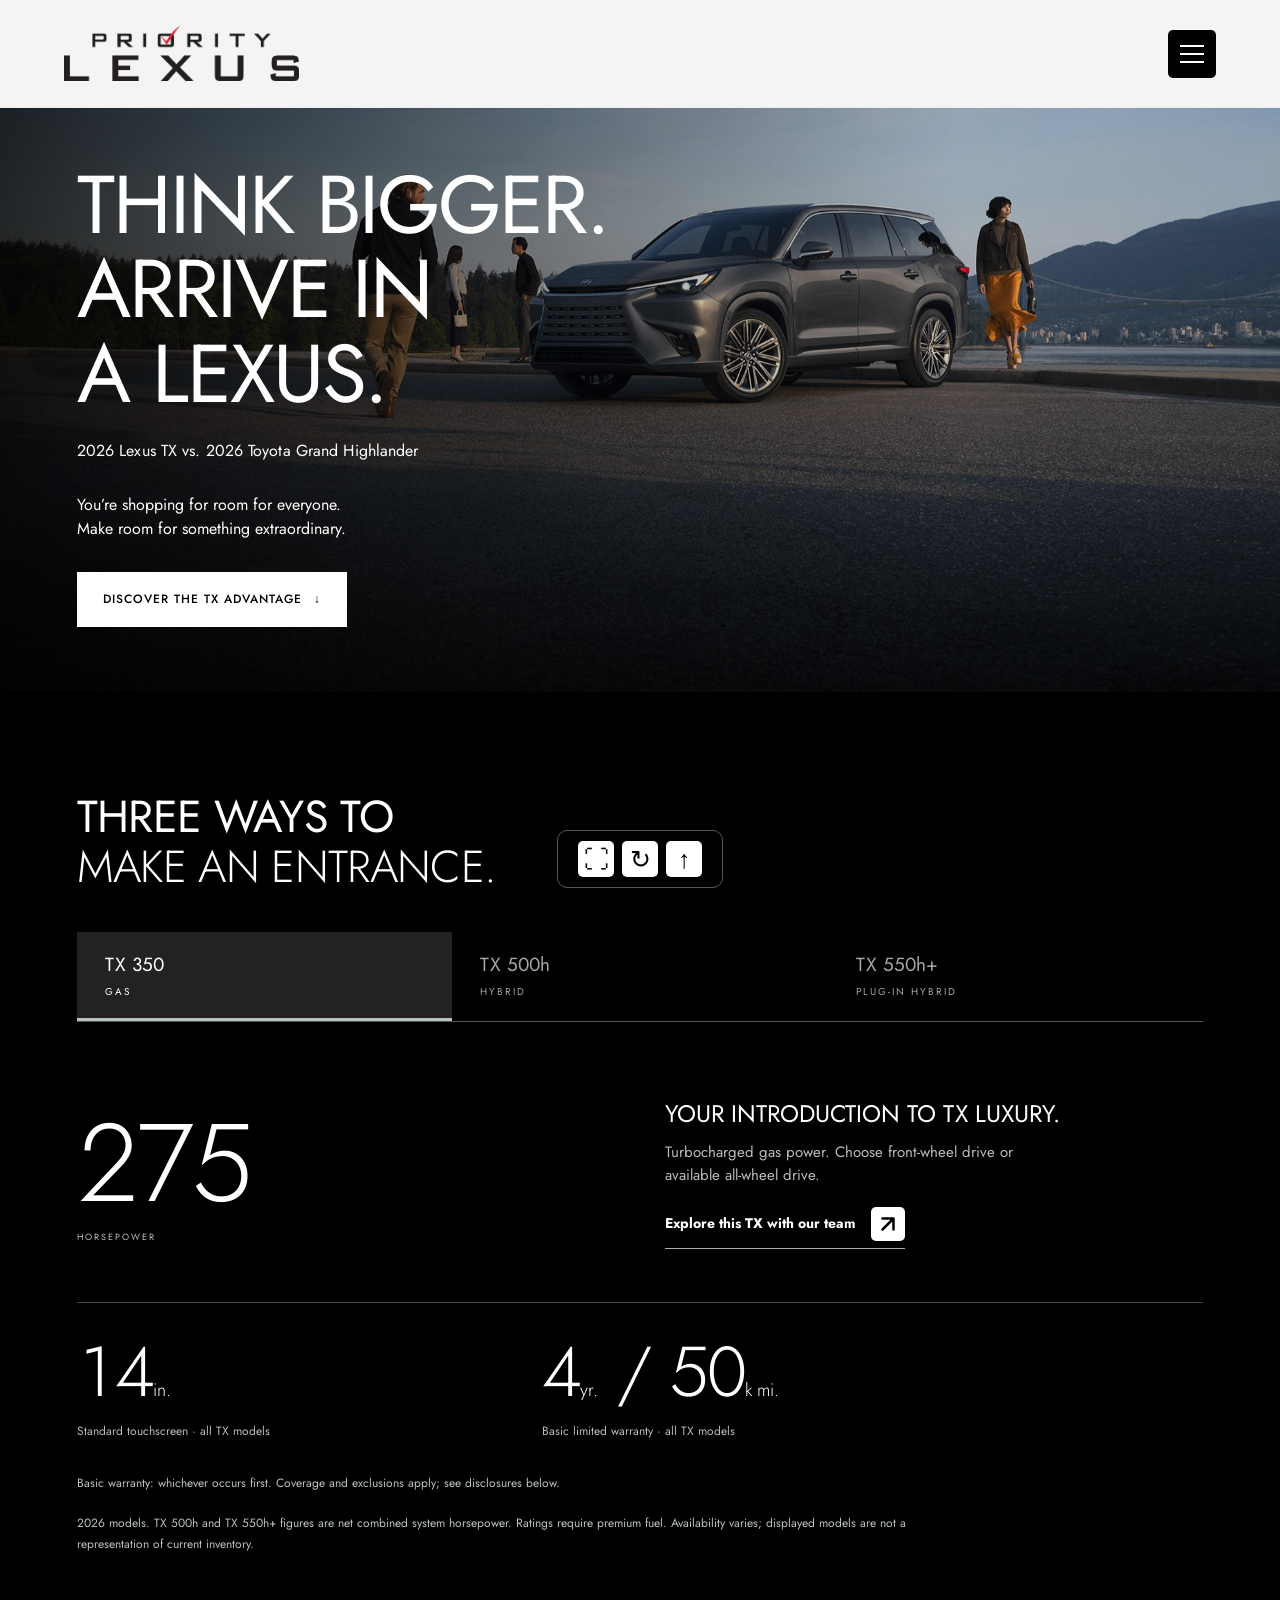
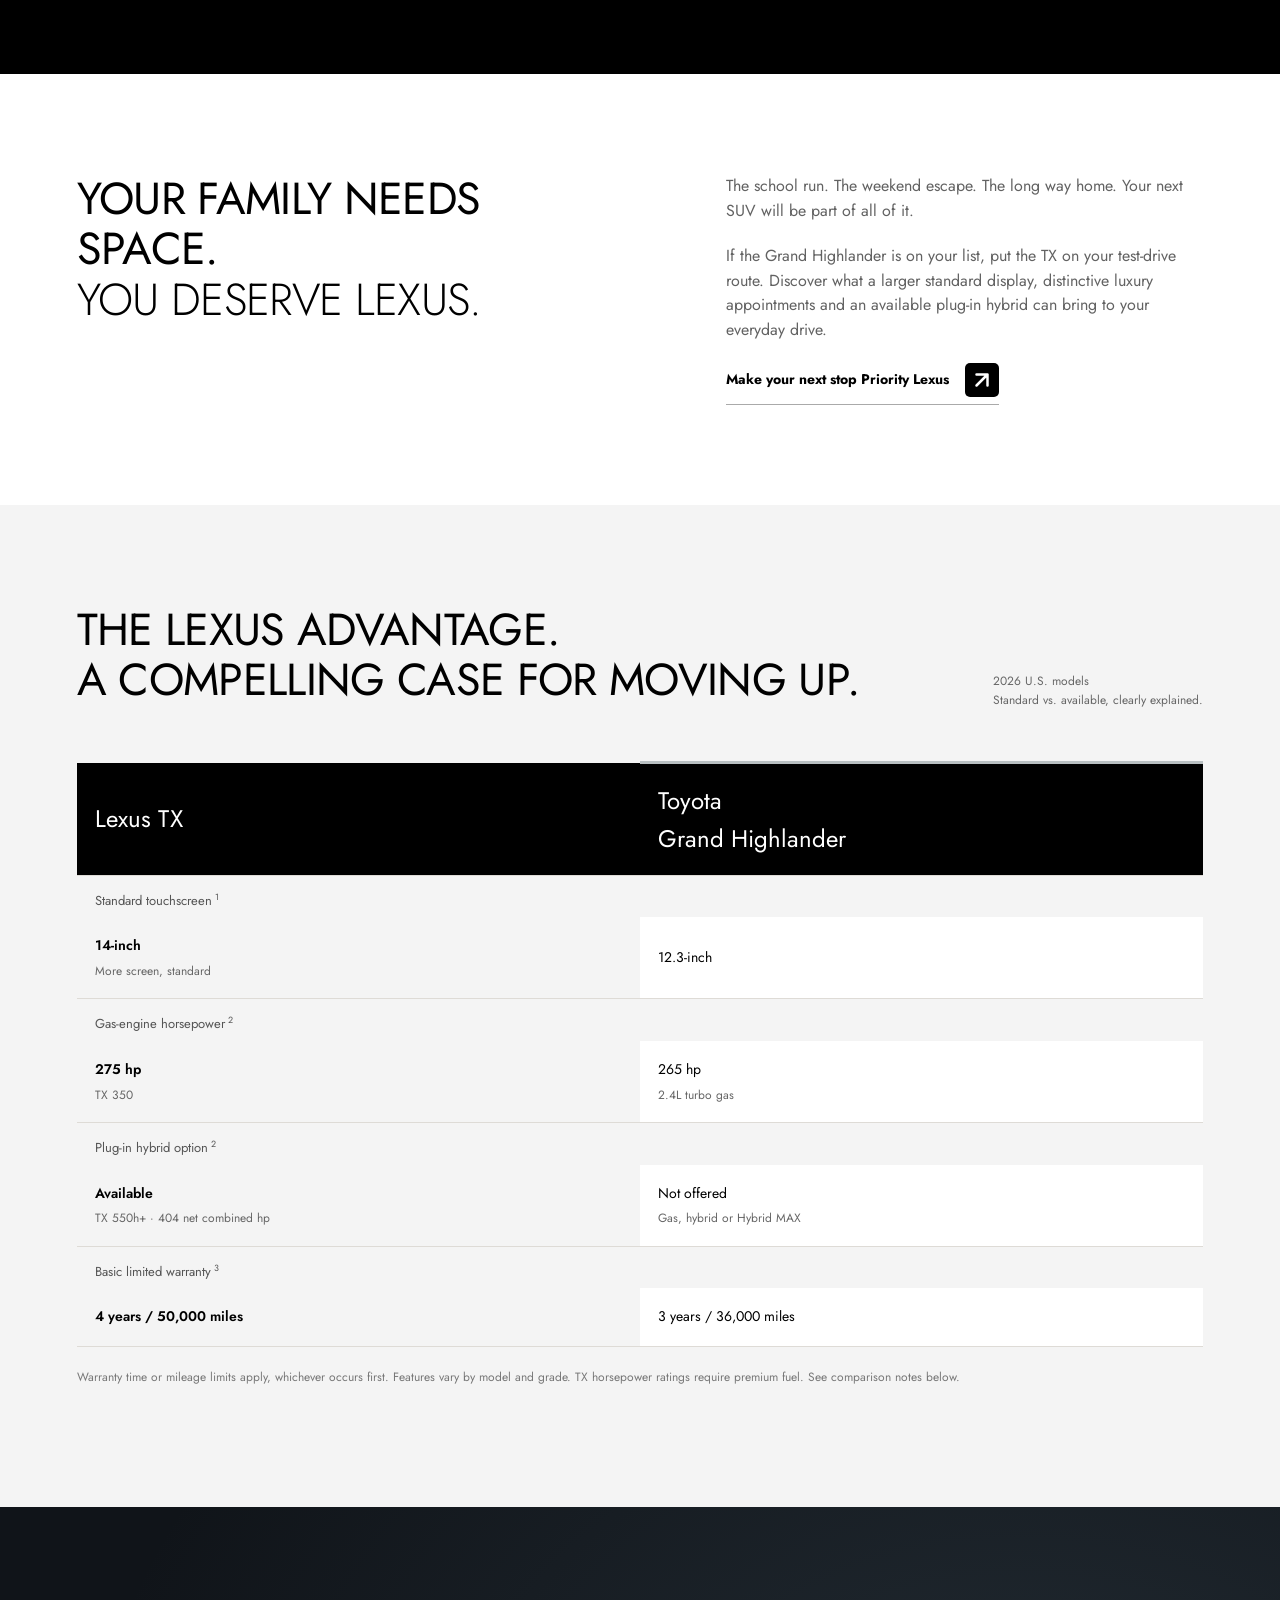
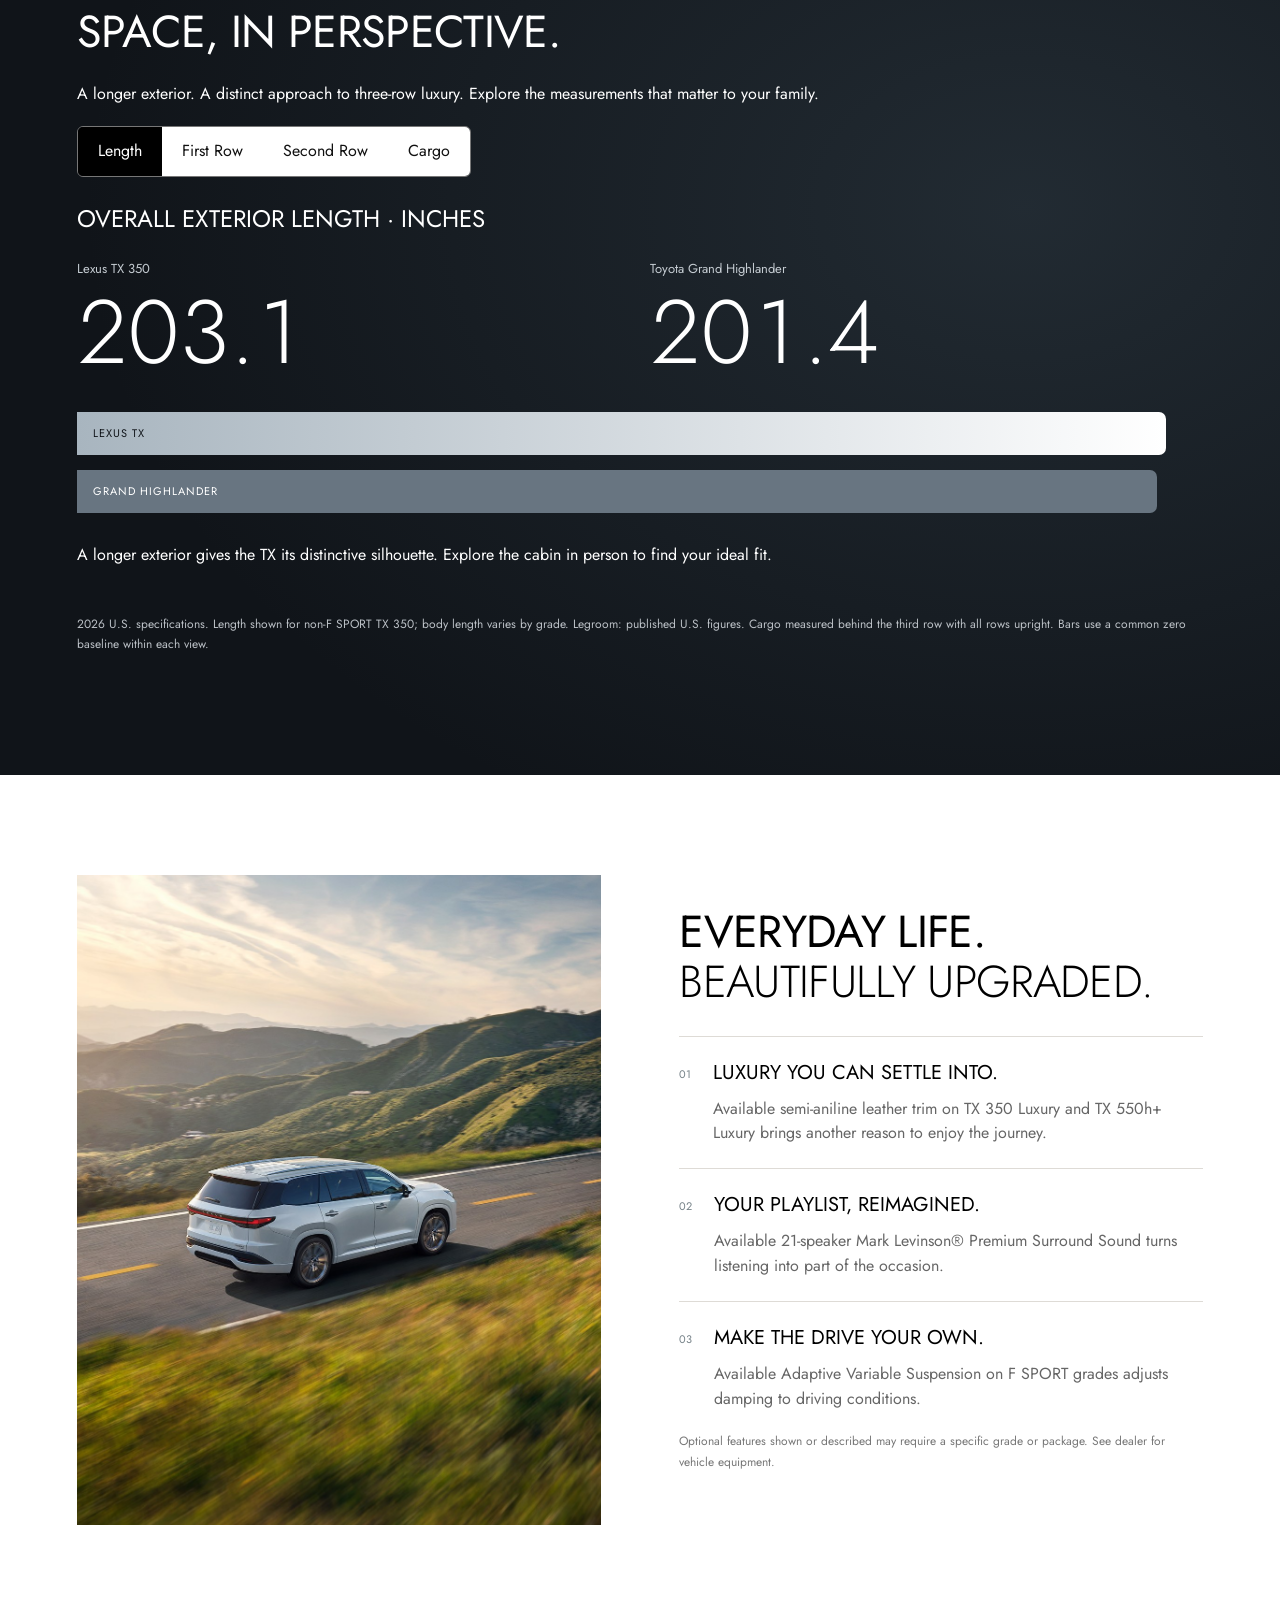
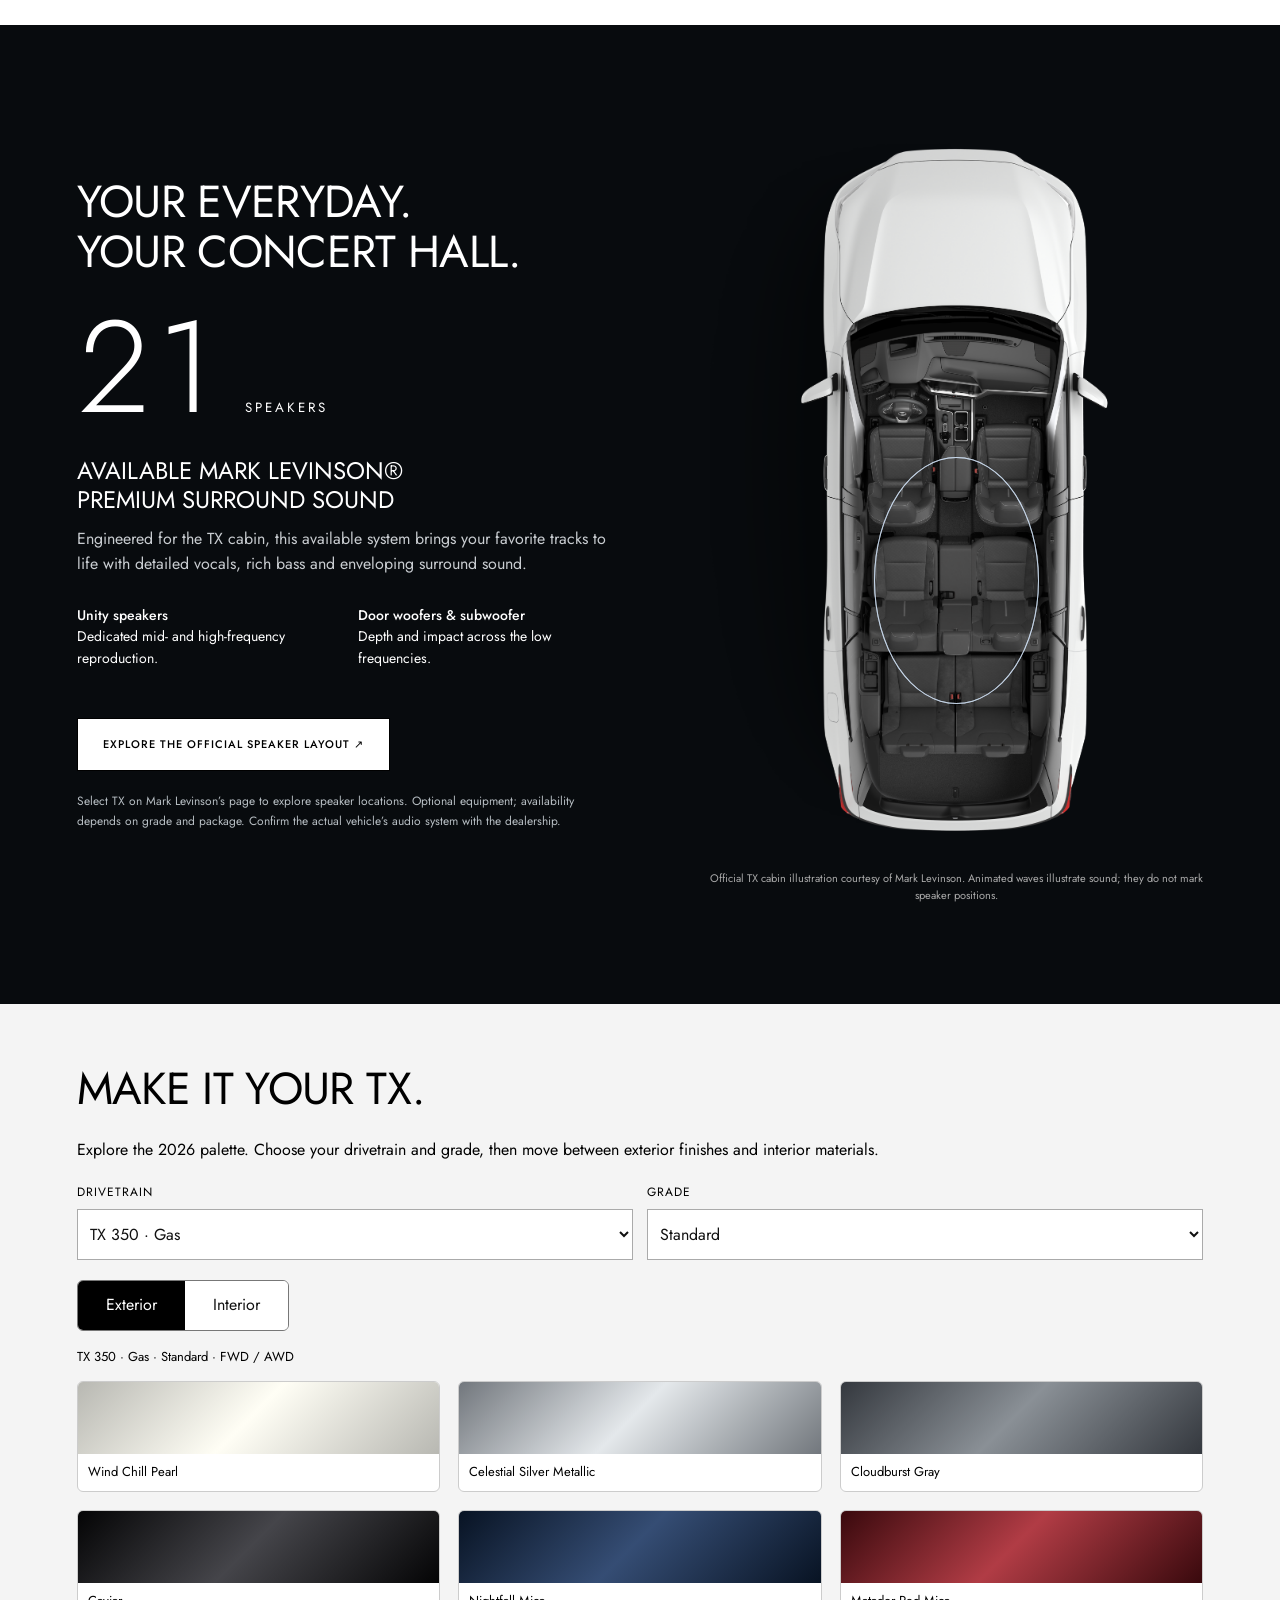
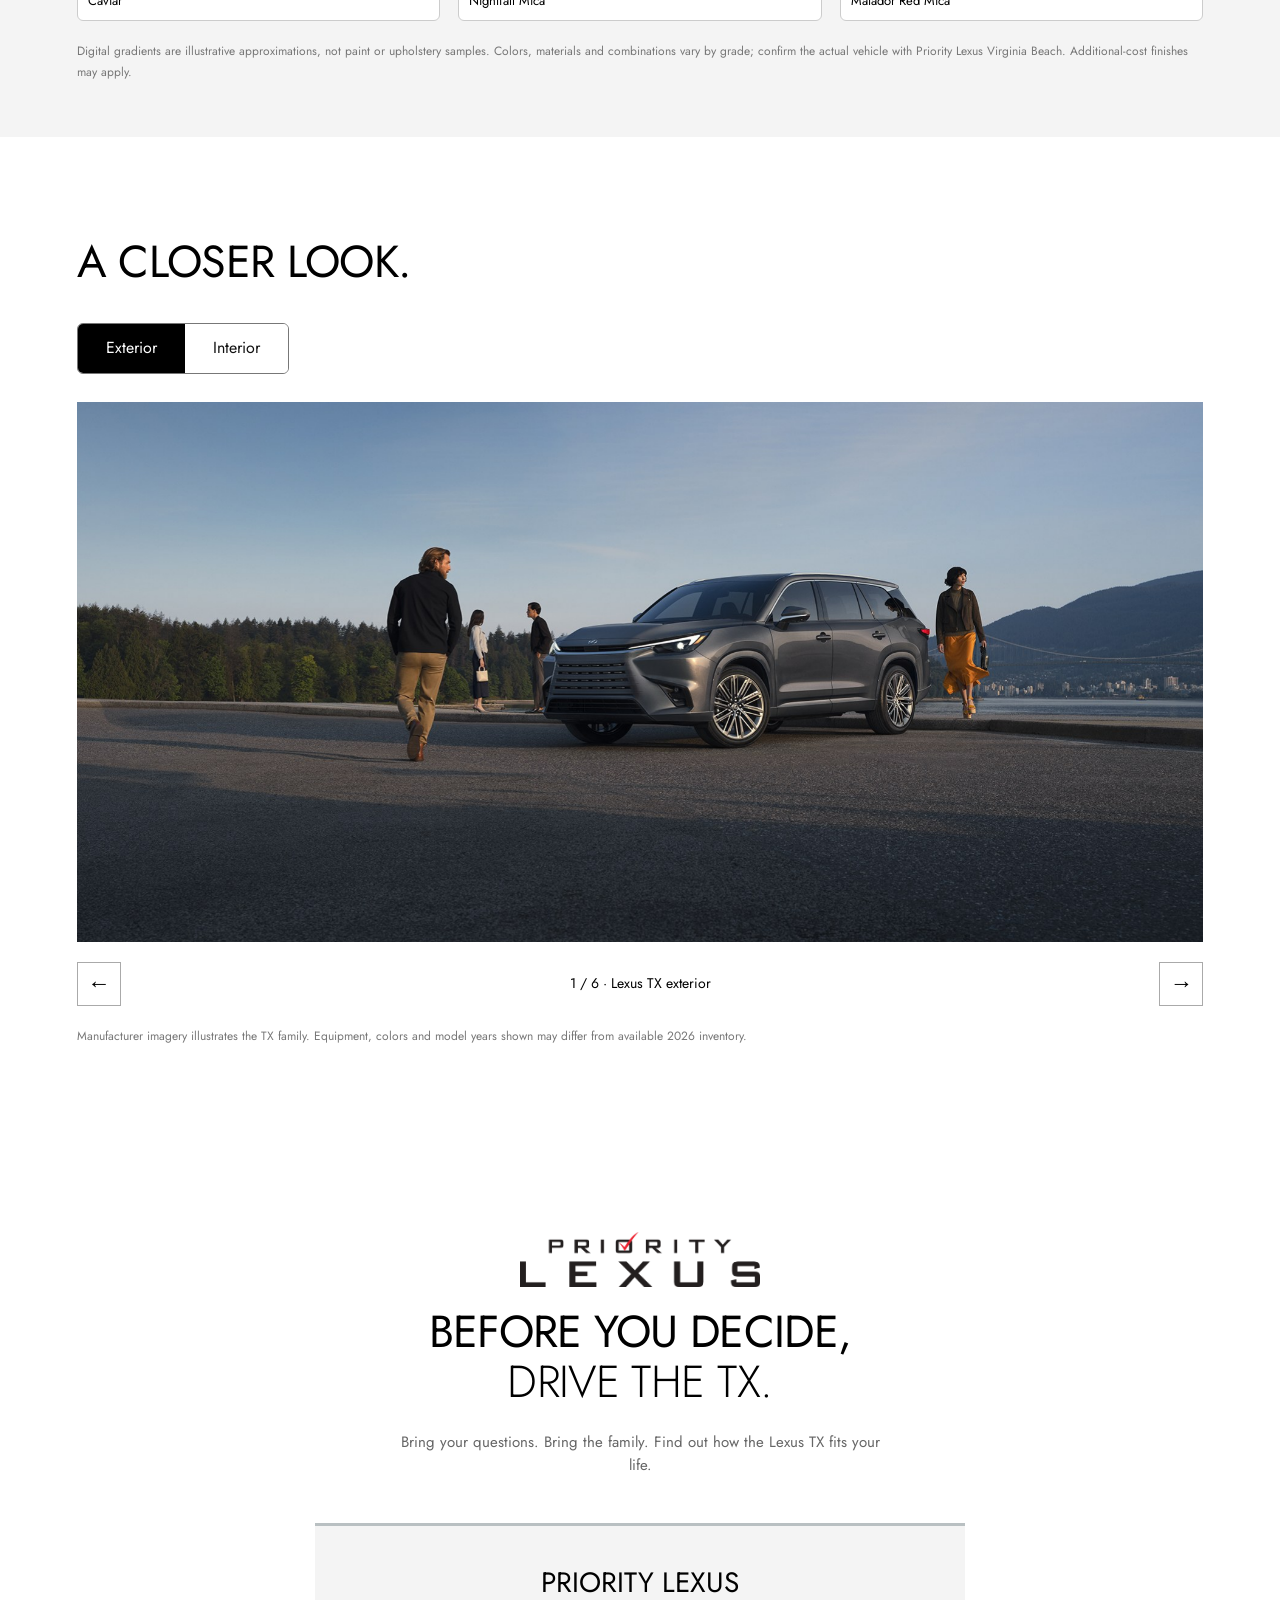
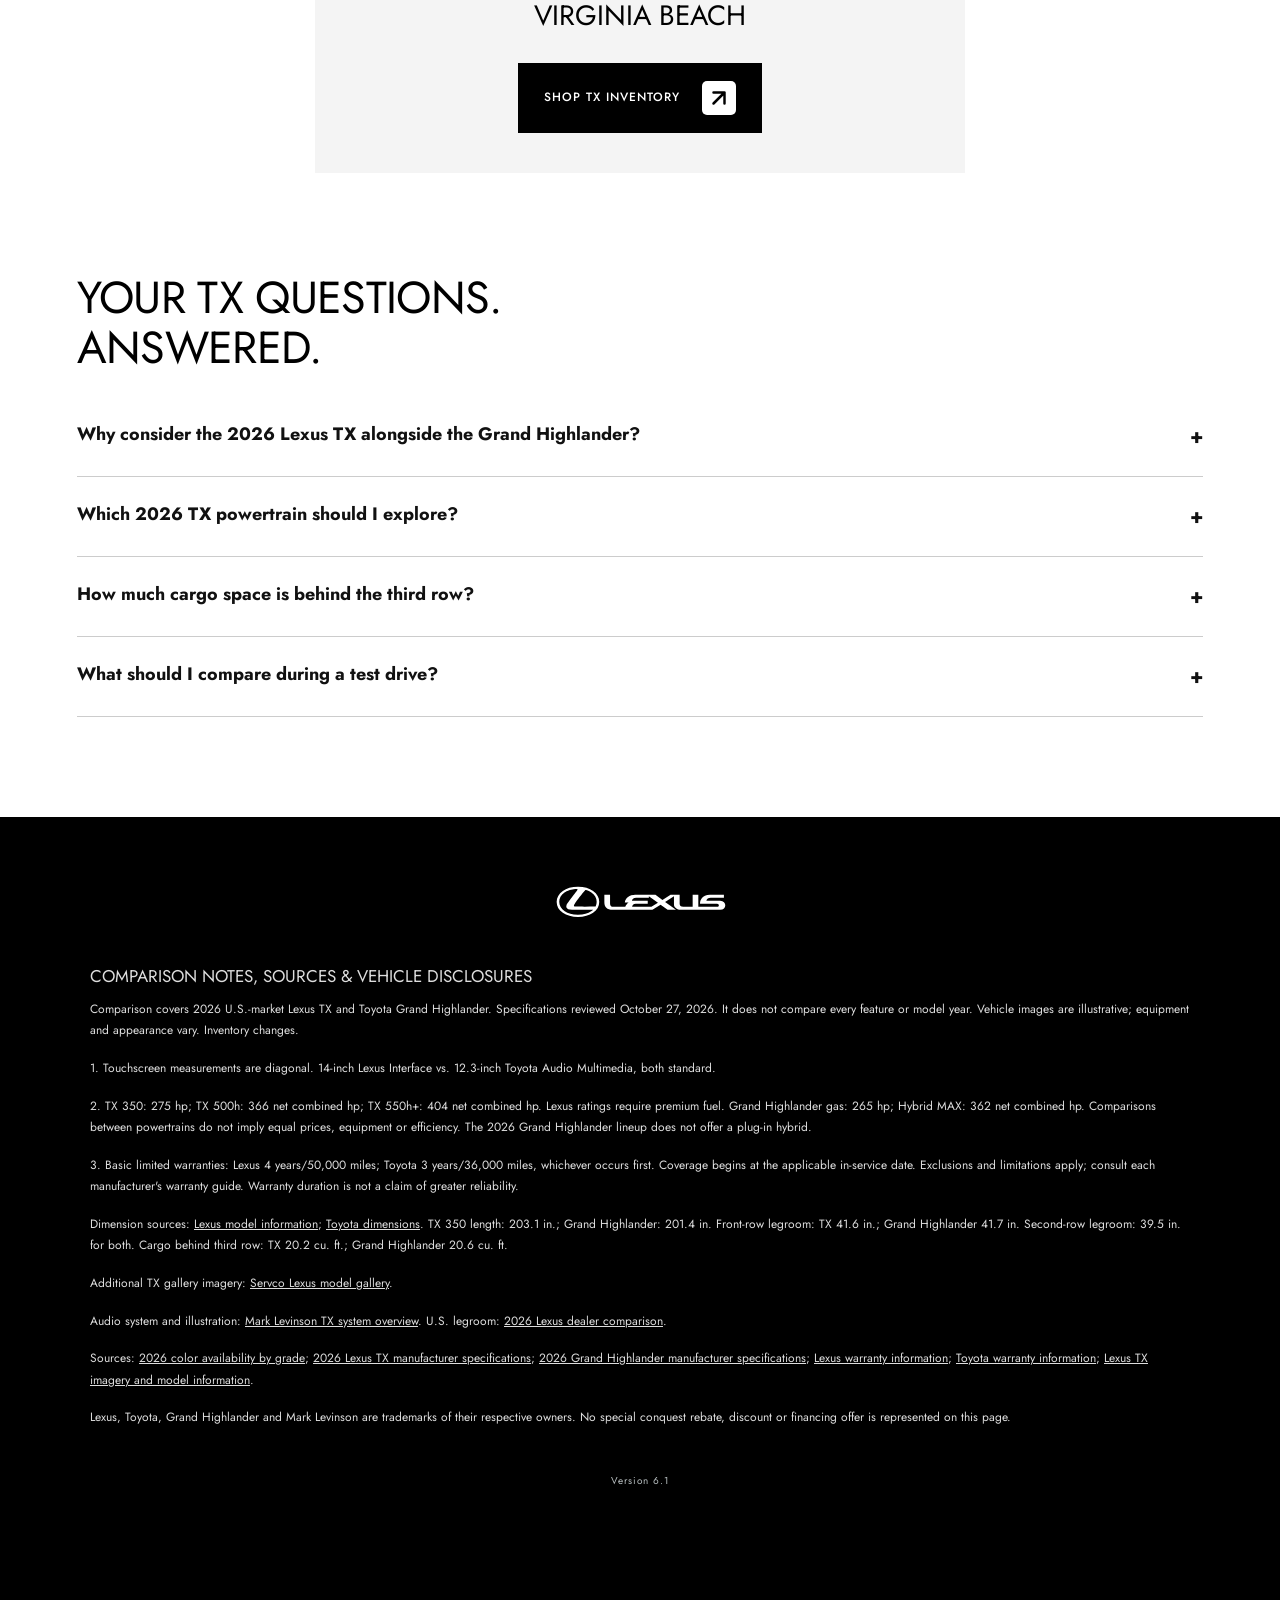
==== commit b2f9a2e8: "Version 6.1" ====
--- a/index.html
+++ b/index.html
@@ -67,6 +67,15 @@
 .space{position:relative;overflow:hidden;background:#101419;color:#fff}.space:before{content:'';position:absolute;inset:-100px 0;background:radial-gradient(ellipse at 80% 30%,#536a7944,transparent 65%);transform:translateY(var(--glow-y,0px));pointer-events:none}.space .wrap{position:relative}.space .fine{color:#bbc0c6}.space-tabs{display:flex;width:fit-content;flex-wrap:wrap}.space-tabs button{padding:12px 20px}.space-values{display:grid;grid-template-columns:1fr 1fr;gap:20px;margin:25px 0}.space-values span{display:block;font-size:13px;color:#c4cbd1}.space-values strong{font-size:clamp(48px,7vw,90px);font-weight:300;line-height:1.2}.measure-track{display:grid;gap:15px;margin:25px 0 30px}.measure-track>div{background:linear-gradient(90deg,#a8b5bf,#fff);color:#101419;padding:13px 16px;transition:width .85s cubic-bezier(.2,.7,.2,1);border-radius:0 7px 7px 0;white-space:nowrap;font-size:11px;letter-spacing:1px}.measure-track>div+div{background:#687581;color:#fff}#space-insight{min-height:3.2em;max-width:850px}
 @media(max-width:600px){.model-facts{grid-template-columns:1fr 1fr;gap:22px 14px}.model-facts strong{font-size:44px}.model-facts small{font-size:12px}.model-facts>div:nth-child(2){grid-column:1 / -1;grid-row:2}.model-facts>div:nth-child(2) strong{font-size:60px}.colors{padding-top:40px;padding-bottom:35px}.color-controls{flex-direction:row;gap:10px}.color-controls label{font-size:10px;letter-spacing:.5px}.swatch i{height:55px}.swatches{gap:10px}.swatch span{font-size:12px}.colors>p{font-size:14px}.space-tabs{width:100%;display:grid;grid-template-columns:repeat(4,1fr)}.space-tabs button{padding:11px 6px;font-size:12px}.space-values strong{font-size:52px}.space-values span{font-size:11px}.space h3{font-size:18px}}
 @media(prefers-reduced-motion:reduce){.intro-playing body:before{display:none}.measure-track>div{transition:none}.space:before{transform:none}}
+
+/* VERSION 6.1: centered skip control and intrinsic-width / iOS focus-zoom protection. */
+.intro-skip{left:50%;right:auto;transform:translateX(-50%);white-space:nowrap}
+html{-webkit-text-size-adjust:100%;text-size-adjust:100%}
+.color-controls{display:grid;grid-template-columns:minmax(0,1fr) minmax(0,1fr);width:100%}.color-controls label{min-width:0;max-width:100%}.color-controls select{font-size:16px;width:100%;min-width:0;max-width:100%;box-sizing:border-box;overflow:hidden;text-overflow:ellipsis}.colors,#palette-context{min-width:0;overflow-wrap:anywhere}
+.model-facts{grid-template-columns:1fr 1.5fr}.model-facts>div{min-width:0}
+.audio-spotlight{background:#080b0e;color:#fff;overflow:hidden}.audio-grid{display:grid;grid-template-columns:1.1fr 1fr;gap:8%;align-items:center}.audio-number{display:flex;align-items:baseline;gap:20px;margin:25px 0}.audio-number span{font-size:130px;font-weight:300;line-height:1;font-variant-numeric:tabular-nums}.audio-number small{letter-spacing:3px}.audio-copy>p{color:#c9cdd1}.audio-components{display:grid;grid-template-columns:1fr 1fr;gap:20px;font-size:14px;margin:28px 0}.audio-components b{font-weight:500;color:white}.audio-visual{position:relative;margin:0;text-align:center}.audio-visual img{display:block;width:100%;max-height:740px;object-fit:contain}.audio-visual figcaption{font-size:11px;color:#aaa;margin-top:20px}.audio-copy .fine{color:#b7bec3}.audio-copy .button{background:#fff;color:#000;font-size:11px}.sound-rings{position:absolute;inset:32% 22% 15%;pointer-events:none;overflow:hidden}.sound-rings i{position:absolute;inset:20%;border:1px solid #d9ebff80;border-radius:50%;animation:sound-wave 4s linear infinite}.sound-rings i:nth-child(2){animation-delay:1.3s}.sound-rings i:nth-child(3){animation-delay:2.6s}@keyframes sound-wave{0%{transform:scale(.4);opacity:0}20%{opacity:.7}100%{transform:scale(2.5);opacity:0}}
+@media(max-width:600px){.model-facts{grid-template-columns:1fr}.model-facts>div:nth-child(2){grid-column:auto;grid-row:auto}.audio-grid{grid-template-columns:1fr;gap:28px}.audio-visual img{max-height:540px}.audio-number span{font-size:110px}.color-controls{gap:10px}.color-controls select{font-size:16px;padding:12px 5px}.audio-components{font-size:13px}.model-facts>div:nth-child(2) strong{font-size:54px}}
+@media(prefers-reduced-motion:reduce){.sound-rings{display:none}}
 </style>
 </head>
 <body id="top">
@@ -79,7 +88,7 @@
 <img src="[data-uri]" alt="Priority Lexus">
 
 </a>
-<button class="menu-toggle" aria-label="Open section menu" aria-expanded="false" aria-controls="section-menu"><span></span><span></span><span></span></button><nav id="section-menu" aria-label="Page sections" hidden><a href="#top">Home</a><a href="#power">Powertrains & specs</a><a href="#overview">Why Lexus TX</a><a href="#compare">TX vs Grand Highlander</a><a href="#space">Space & seating</a><a href="#experience">The Lexus experience</a><a href="#colors">Colors & materials</a><a href="#gallery">Photo gallery</a><a href="#visit">Visit Priority Lexus</a><a href="#faq">Questions & answers</a></nav>
+<button class="menu-toggle" aria-label="Open section menu" aria-expanded="false" aria-controls="section-menu"><span></span><span></span><span></span></button><nav id="section-menu" aria-label="Page sections" hidden><a href="#top">Home</a><a href="#power">Powertrains & specs</a><a href="#overview">Why Lexus TX</a><a href="#compare">TX vs Grand Highlander</a><a href="#space">Space & dimensions</a><a href="#experience">The Lexus experience</a><a href="#audio">Mark Levinson audio</a><a href="#colors">Colors & materials</a><a href="#gallery">Photo gallery</a><a href="#visit">Visit Priority Lexus</a><a href="#faq">Questions & answers</a></nav>
 </header>
 <!-- END HEADER -->
 
@@ -124,8 +133,8 @@
 <a class="text-link" href="#visit">Explore this TX with our team <span class="arrow-block" aria-hidden="true"><svg viewBox="0 0 24 24" fill="none"><path d="M6 18L18 6M6 6h12v12" stroke="currentColor" stroke-width="2.7" stroke-linecap="round" stroke-linejoin="round"/></svg></span></a>
 </div>
 </div>
-<!-- COMBINED MODEL FACTS: shared touchscreen and basic warranty; seating updates with powertrain. -->
-<div class="model-facts"><div><strong><span data-count="14">14</span><small>in.</small></strong><p>Standard touchscreen · all TX models</p></div><div><strong><span data-count="4">4</span><small>yr.</small> / <span data-count="50">50</span><small>k mi.</small></strong><p>Basic limited warranty · all TX models</p></div><div><strong id="model-seats">6–7</strong><p>Seats · configuration dependent</p></div></div><p class="fine">Basic warranty: whichever occurs first. Coverage and exclusions apply; see disclosures below.</p>
+<!-- COMBINED MODEL FACTS: shared touchscreen and basic warranty across powertrains. -->
+<div class="model-facts"><div><strong><span data-count="14">14</span><small>in.</small></strong><p>Standard touchscreen · all TX models</p></div><div><strong><span data-count="4">4</span><small>yr.</small> / <span data-count="50">50</span><small>k mi.</small></strong><p>Basic limited warranty · all TX models</p></div></div><p class="fine">Basic warranty: whichever occurs first. Coverage and exclusions apply; see disclosures below.</p>
 <p class="fine">2026 models. TX 500h and TX 550h+ figures are net combined system horsepower. Ratings require premium fuel. Availability varies; displayed models are not a representation of current inventory.</p>
 </div>
 </section>
@@ -201,29 +210,17 @@
 </td>
 <td>3 years / 36,000 miles</td>
 </tr>
-<tr class="feature-label"><th colspan="2">Maximum seating<sup>4</sup>
-</th></tr><tr>
-<td>
-<b>Up to 7</b>
-<small>6 or 7, depending on configuration</small>
-</td>
-<td>Up to 8<small>Depending on configuration</small>
-</td>
-</tr>
 </tbody>
 </table>
 </div>
 <p class="fine">Warranty time or mileage limits apply, whichever occurs first. Features vary by model and grade. TX horsepower ratings require premium fuel. See comparison notes below.</p>
-<div class="honest">
-
-<p>Need eight seats? The Grand Highlander offers that configuration. Looking for a luxury three-row experience? The TX deserves your attention.</p>
-</div>
+
 </div>
 </section>
 <!-- END SECTION -->
 
 <!-- SPACE EXPLORER: proportionate bars share a zero baseline; no exaggerated size claims. -->
-<section id="space" class="space"><div class="wrap"><h2>Space, in perspective.</h2><p>A longer exterior. A distinct approach to three-row luxury. Explore the measurements that matter to your family.</p><div class="segmented space-tabs"><button data-space="length" aria-pressed="true">Length</button><button data-space="legroom" aria-pressed="false">Third row</button><button data-space="cargo" aria-pressed="false">Cargo</button><button data-space="seats" aria-pressed="false">Seating</button></div><h3 id="space-label">Overall exterior length · inches</h3><div class="space-values"><div><span>Lexus TX 350</span><strong id="space-tx" data-count="203.1">203.1</strong></div><div><span>Toyota Grand Highlander</span><strong id="space-gh" data-count="201.4">201.4</strong></div></div><div class="measure-track"><div id="tx-bar" style="width:96.71%"><span>LEXUS TX</span></div><div id="gh-bar" style="width:95.9%"><span>GRAND HIGHLANDER</span></div></div><p id="space-insight" aria-live="polite">The TX 350 is 1.7 inches longer overall. Exterior length does not establish greater passenger space.</p><p class="fine">2026 U.S. specifications. Length shown for non-F SPORT TX 350; body length varies by grade. Third-row legroom: published figures. Cargo measured behind the third row, all seats up. Seating shows maximum capacity, not a claim about individual seat width. Bars use a common zero baseline within each view.</p></div></section>
+<section id="space" class="space"><div class="wrap"><h2>Space, in perspective.</h2><p>A longer exterior. A distinct approach to three-row luxury. Explore the measurements that matter to your family.</p><div class="segmented space-tabs"><button data-space="length" aria-pressed="true">Length</button><button data-space="first" aria-pressed="false">First Row</button><button data-space="second" aria-pressed="false">Second Row</button><button data-space="cargo" aria-pressed="false">Cargo</button></div><h3 id="space-label">Overall exterior length · inches</h3><div class="space-values"><div><span>Lexus TX 350</span><strong id="space-tx" data-count="203.1">203.1</strong></div><div><span>Toyota Grand Highlander</span><strong id="space-gh" data-count="201.4">201.4</strong></div></div><div class="measure-track"><div id="tx-bar" style="width:96.71%"><span>LEXUS TX</span></div><div id="gh-bar" style="width:95.9%"><span>GRAND HIGHLANDER</span></div></div><p id="space-insight" aria-live="polite">A longer exterior gives the TX its distinctive silhouette. Explore the cabin in person to find your ideal fit.</p><p class="fine">2026 U.S. specifications. Length shown for non-F SPORT TX 350; body length varies by grade. Legroom: published U.S. figures. Cargo measured behind the third row with all rows upright. Bars use a common zero baseline within each view.</p></div></section>
 <!-- END SPACE EXPLORER -->
 <!-- EXPERIENCE: sensory details with equipment qualifications -->
 <section id="experience" class="experience wrap">
@@ -264,6 +261,9 @@
 
 <!-- END SECTION -->
 
+<!-- MARK LEVINSON: official TX overhead artwork; sound animation is decorative, not a speaker-location map. -->
+<section id="audio" class="audio-spotlight"><div class="wrap audio-grid"><div class="audio-copy"><h2>Your everyday.<br>Your concert hall.</h2><div class="audio-number"><span data-count="21">21</span><small>SPEAKERS</small></div><h3>Available Mark Levinson®<br>Premium Surround Sound</h3><p>Engineered for the TX cabin, this available system brings your favorite tracks to life with detailed vocals, rich bass and enveloping surround sound.</p><div class="audio-components"><p><b>Unity speakers</b><br>Dedicated mid- and high-frequency reproduction.</p><p><b>Door woofers &amp; subwoofer</b><br>Depth and impact across the low frequencies.</p></div><a class="button" href="https://us.marklevinson.com/in-lexus.html" target="_blank" rel="noopener">Explore the official speaker layout ↗</a><p class="fine">Select TX on Mark Levinson’s page to explore speaker locations. Optional equipment; availability depends on grade and package. Confirm the actual vehicle’s audio system with the dealership.</p></div><figure class="audio-visual"><img src="[data-uri]